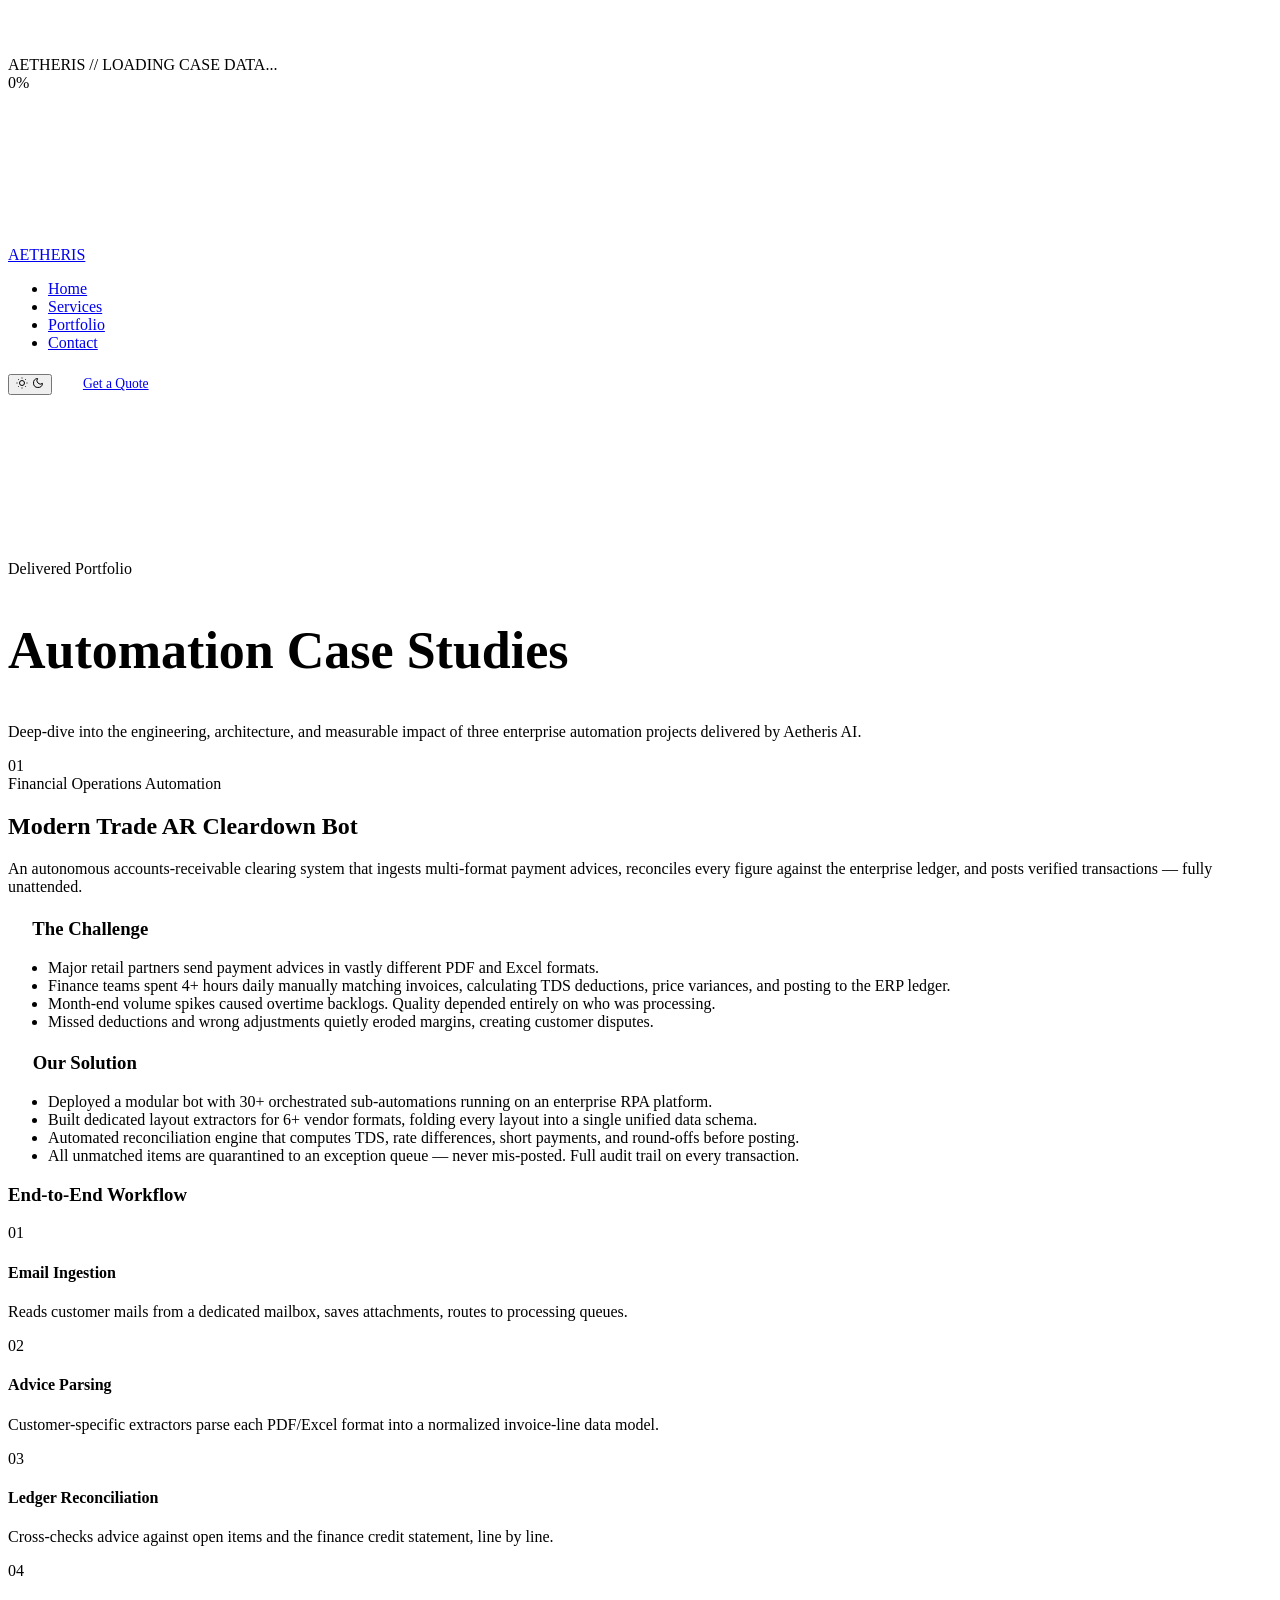
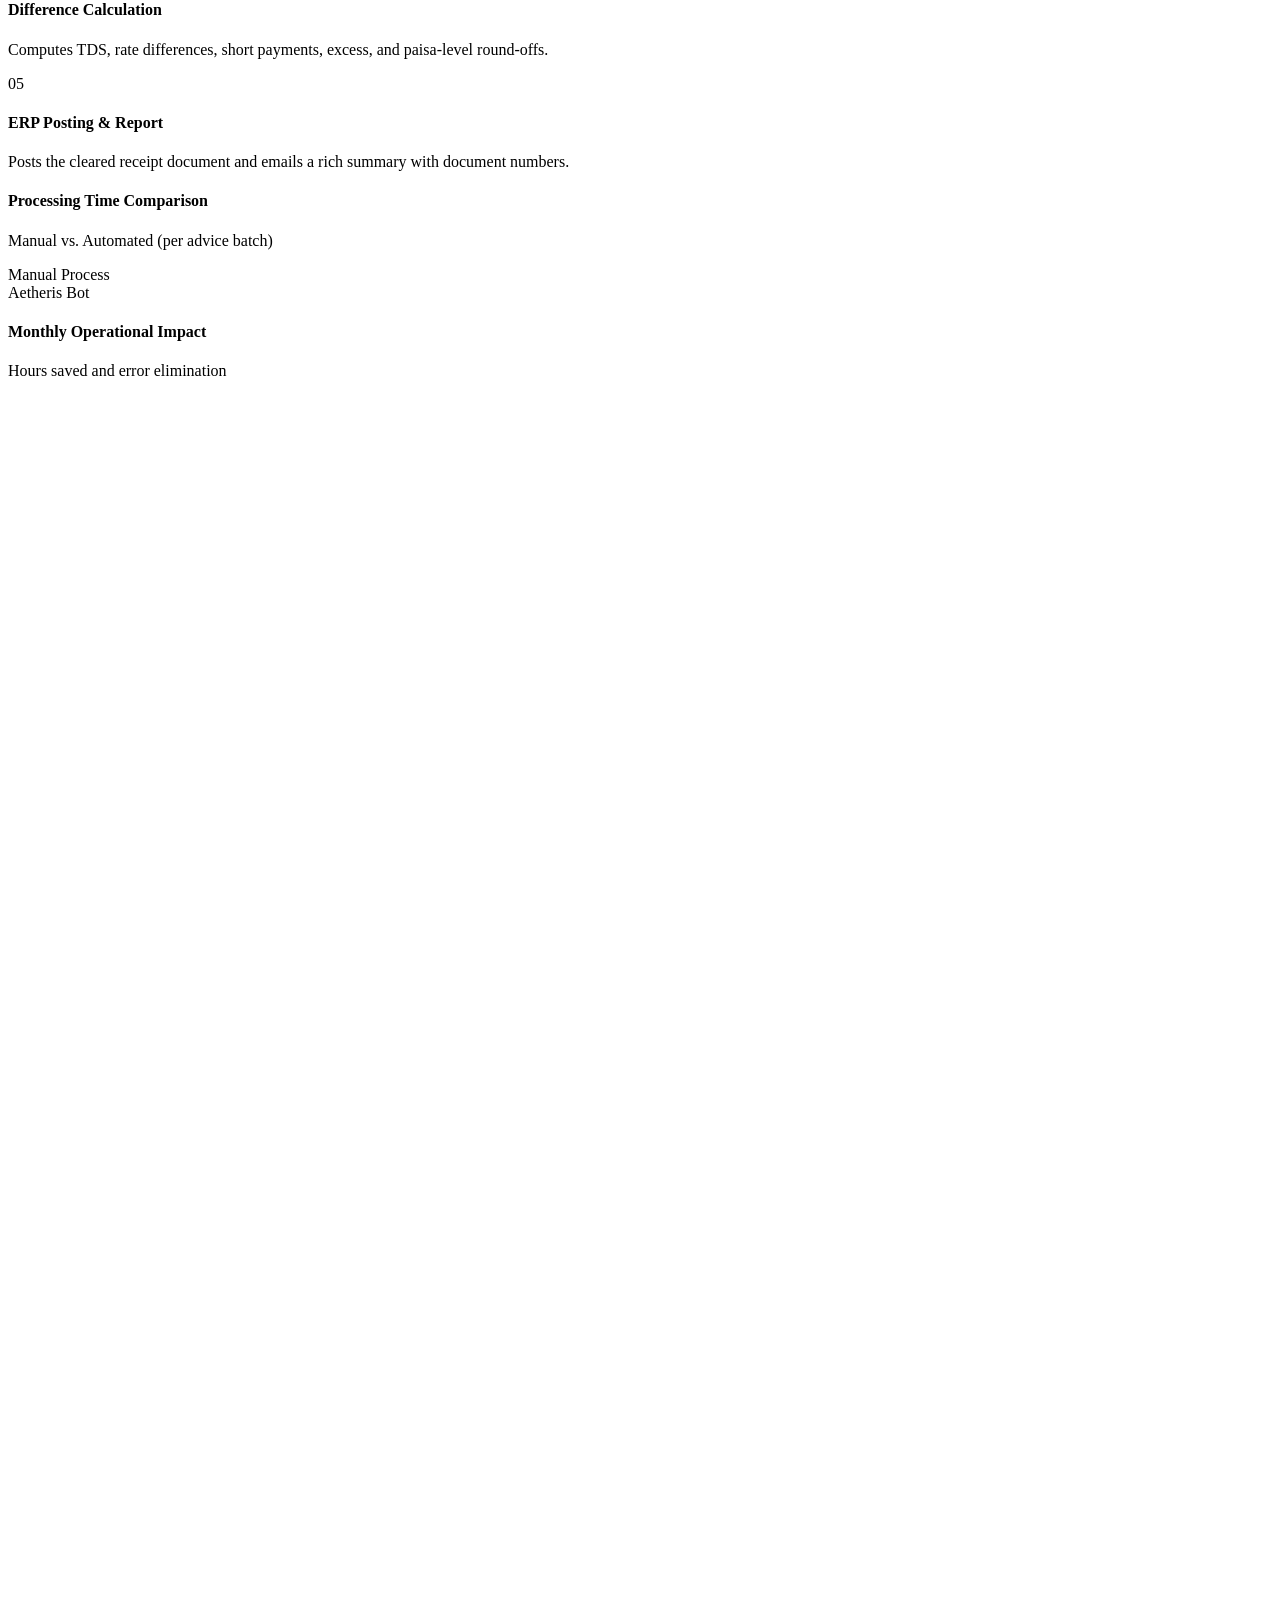
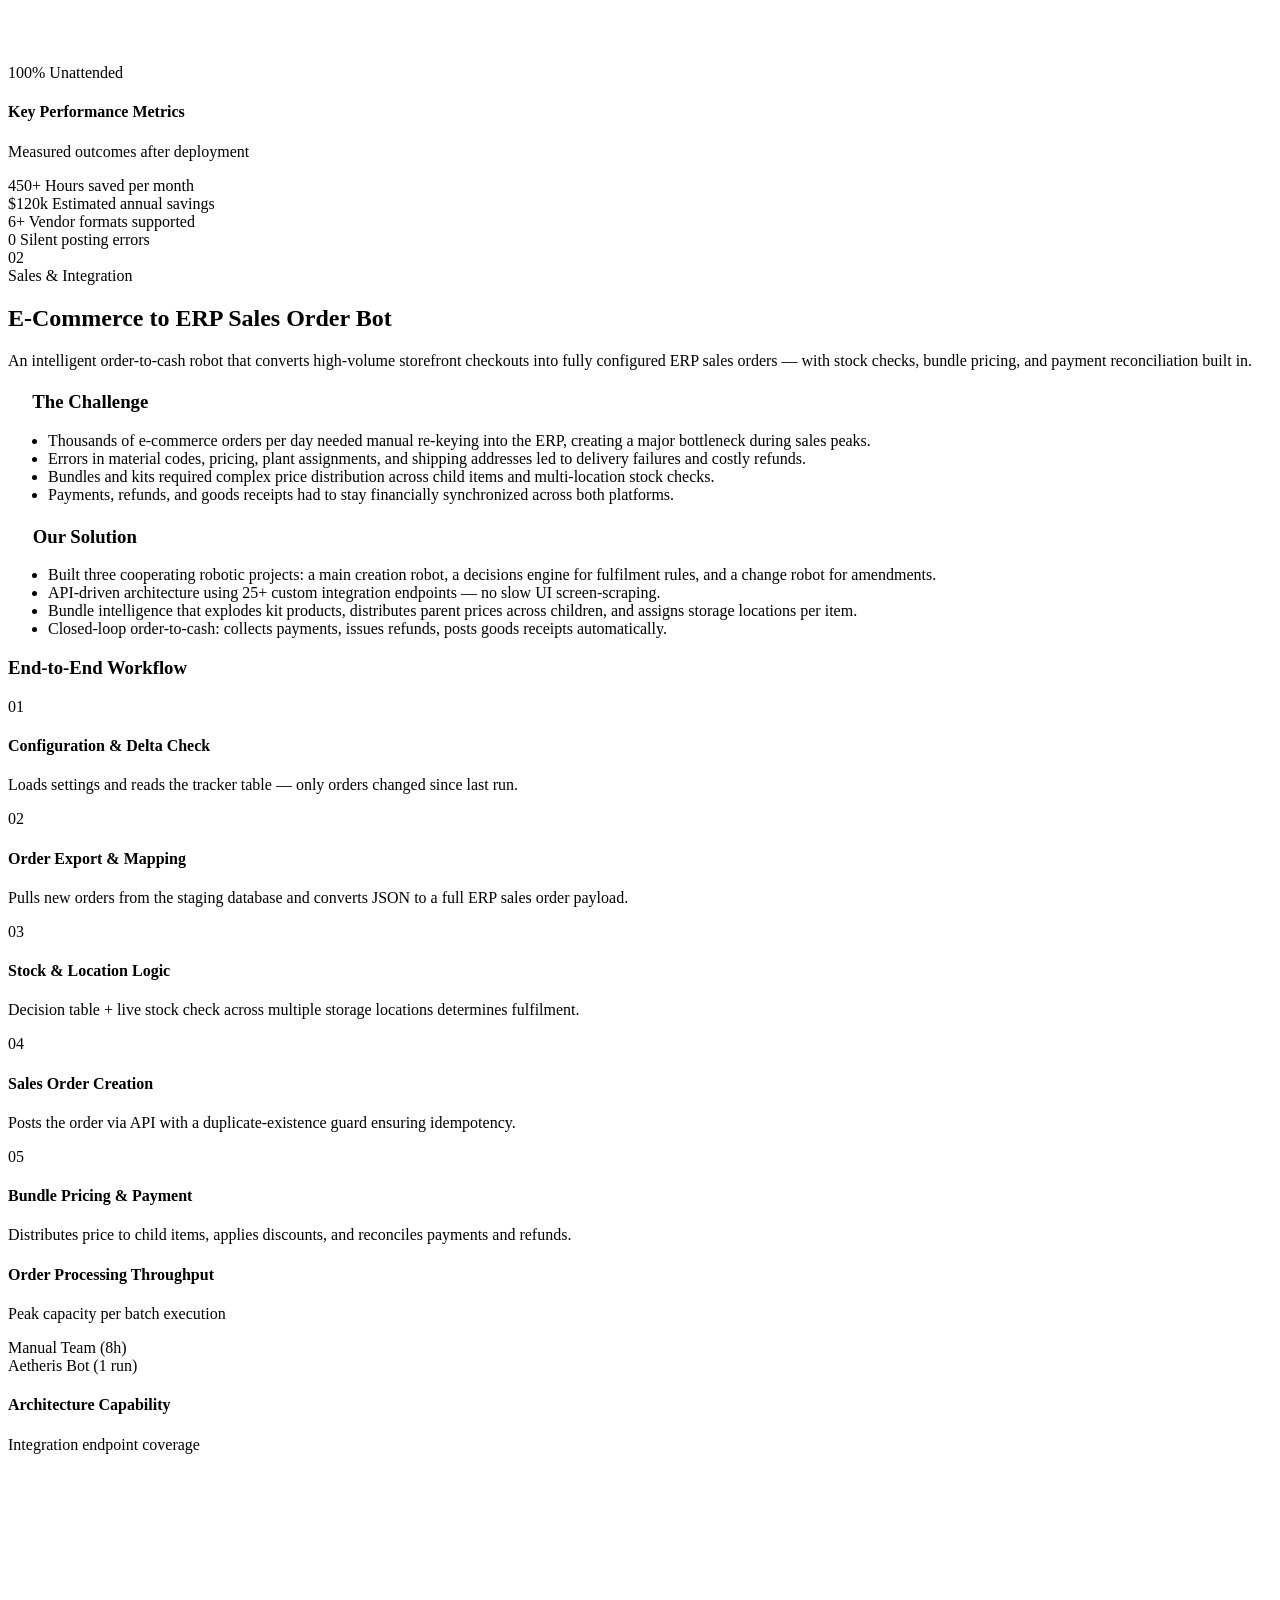
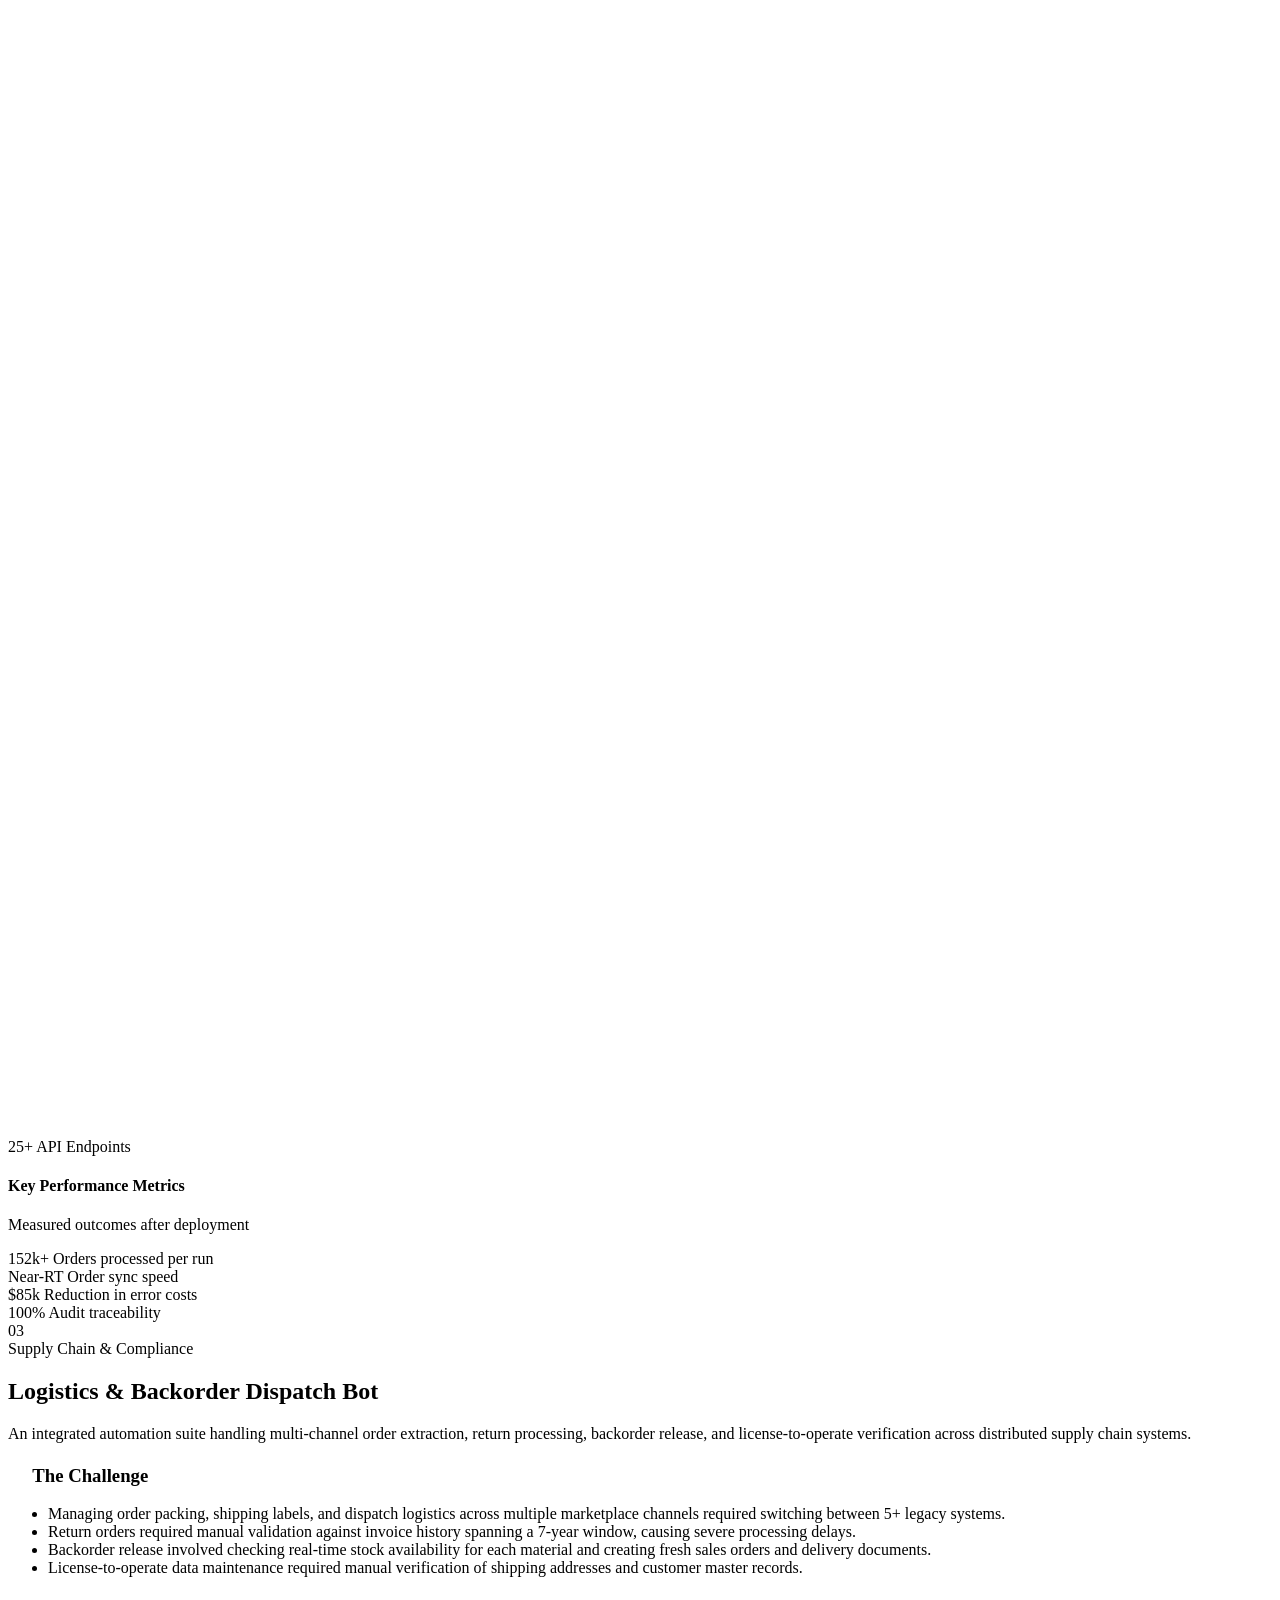
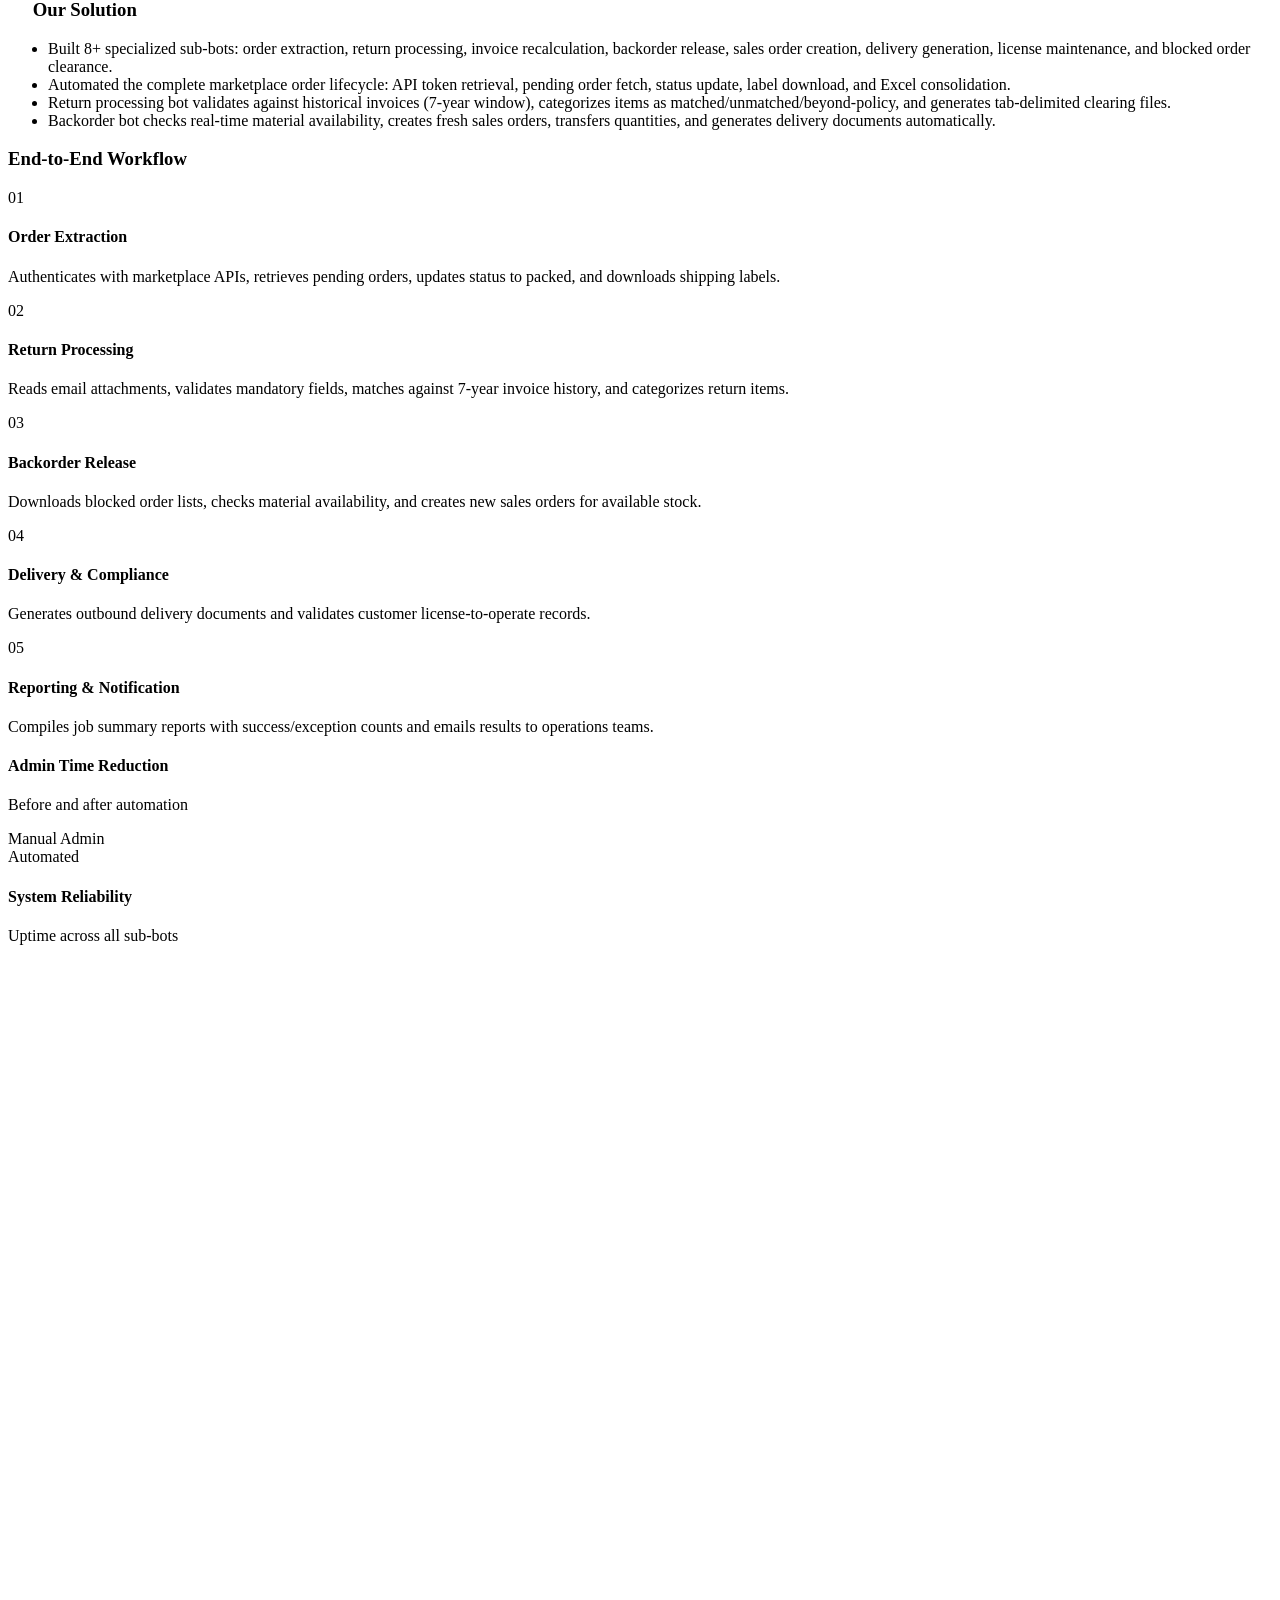
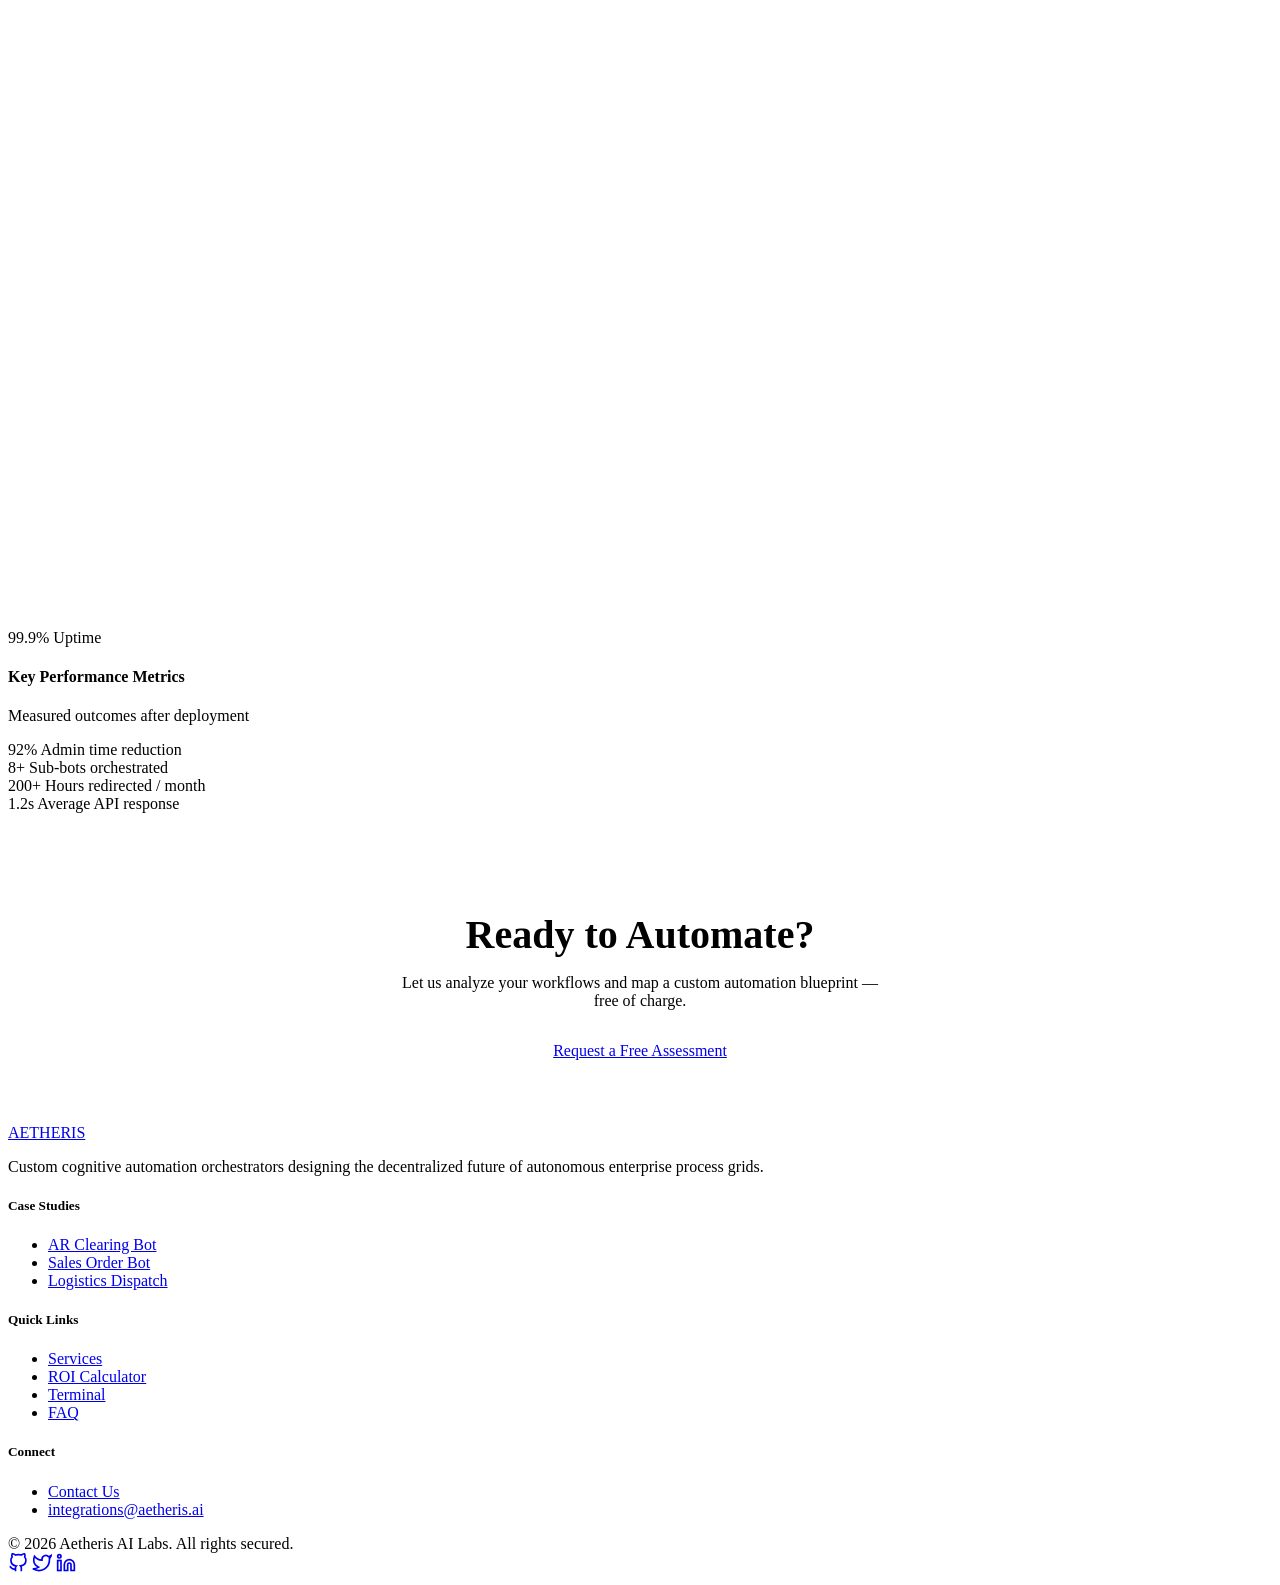
==== usecases.html @ 6487bf50 "Add files via upload" ====
<!DOCTYPE html>
<html lang="en">
<head>
  <meta charset="UTF-8">
  <meta name="viewport" content="width=device-width, initial-scale=1.0">
  <meta name="description" content="Aetheris AI - Detailed Automation Case Studies. Explore in-depth workflows, performance graphs, and ROI metrics from our delivered enterprise automation projects.">
  <title>Aetheris AI | Case Studies & Project Details</title>
  <link rel="stylesheet" href="style.css">
</head>
<body>

  <!-- Preloader -->
  <div id="preloader">
    <div class="preloader-content">
      <div class="preloader-logo">
        <div class="logo-icon" style="width:48px;height:48px;">
          <div class="logo-ring"></div>
          <div class="logo-core"></div>
        </div>
      </div>
      <div class="preloader-text">AETHERIS // LOADING CASE DATA...</div>
      <div class="preloader-bar-track">
        <div class="preloader-bar-fill"></div>
      </div>
      <div class="preloader-percent">0%</div>
    </div>
  </div>

  <!-- Background Effects -->
  <div class="ambient-container">
    <div class="ambient-glow-1"></div>
    <div class="ambient-glow-2"></div>
    <div class="ambient-glow-3"></div>
  </div>
  <canvas id="particle-canvas"></canvas>
  <div class="grid-overlay"></div>
  <div class="mouse-glow"></div>

  <!-- Header Navigation -->
  <header>
    <div class="nav-container">
      <a href="index.html" class="logo">
        <div class="logo-icon">
          <div class="logo-ring"></div>
          <div class="logo-core"></div>
        </div>
        <span>AETHERIS</span>
      </a>
      
      <ul class="nav-links" id="nav-links">
        <li><a href="index.html">Home</a></li>
        <li><a href="index.html#services">Services</a></li>
        <li><a href="index.html#portfolio">Portfolio</a></li>
        <li><a href="index.html#contact">Contact</a></li>
      </ul>

      <div style="display: flex; align-items: center; gap: 0.75rem;">
        <button class="theme-toggle" id="theme-toggle" aria-label="Switch to light mode">
          <div class="theme-toggle-circle"></div>
          <svg class="theme-icon icon-sun" width="12" height="12" viewBox="0 0 24 24" fill="none" stroke="currentColor" stroke-width="2"><circle cx="12" cy="12" r="5"></circle><line x1="12" y1="1" x2="12" y2="3"></line><line x1="12" y1="21" x2="12" y2="23"></line><line x1="4.22" y1="4.22" x2="5.64" y2="5.64"></line><line x1="18.36" y1="18.36" x2="19.78" y2="19.78"></line><line x1="1" y1="12" x2="3" y2="12"></line><line x1="21" y1="12" x2="23" y2="12"></line><line x1="4.22" y1="19.78" x2="5.64" y2="18.36"></line><line x1="18.36" y1="5.64" x2="19.78" y2="4.22"></line></svg>
          <svg class="theme-icon icon-moon" width="12" height="12" viewBox="0 0 24 24" fill="none" stroke="currentColor" stroke-width="2"><path d="M21 12.79A9 9 0 1 1 11.21 3 7 7 0 0 0 21 12.79z"></path></svg>
        </button>
        <a href="index.html#contact" class="btn btn-primary" style="padding:0.5rem 1.2rem;font-size:0.85rem;">Get a Quote</a>
        <div class="menu-toggle" id="menu-toggle">
          <span></span><span></span><span></span>
        </div>
      </div>
    </div>
  </header>

  <!-- Page Hero Banner -->
  <section class="section-padding container" style="padding-top: 10rem;">
    <div class="section-header reveal">
      <span class="section-subtitle">Delivered Portfolio</span>
      <h1 class="section-title" style="font-size: 3.25rem;">Automation Case Studies</h1>
      <p class="section-desc">Deep-dive into the engineering, architecture, and measurable impact of three enterprise automation projects delivered by Aetheris AI.</p>
    </div>
  </section>

  <!-- ============================================================
       CASE STUDY 1: ACCOUNTS RECEIVABLE CLEARING BOT
       ============================================================ -->
  <section class="section-padding container" id="case-ar">
    <div class="case-study-full reveal">
      <div class="case-study-hero-banner glass-panel">
        <div class="case-study-number">01</div>
        <div class="case-study-hero-content">
          <span class="case-tag">Financial Operations Automation</span>
          <h2>Modern Trade AR Cleardown Bot</h2>
          <p>An autonomous accounts-receivable clearing system that ingests multi-format payment advices, reconciles every figure against the enterprise ledger, and posts verified transactions — fully unattended.</p>
        </div>
      </div>

      <!-- Challenge / Solution Grid -->
      <div class="case-detail-grid">
        <div class="case-detail-card glass-panel reveal">
          <h3>
            <svg width="20" height="20" viewBox="0 0 24 24" fill="none" stroke="var(--color-accent)" stroke-width="2"><circle cx="12" cy="12" r="10"></circle><line x1="12" y1="8" x2="12" y2="12"></line><line x1="12" y1="16" x2="12.01" y2="16"></line></svg>
            The Challenge
          </h3>
          <ul>
            <li>Major retail partners send payment advices in vastly different PDF and Excel formats.</li>
            <li>Finance teams spent 4+ hours daily manually matching invoices, calculating TDS deductions, price variances, and posting to the ERP ledger.</li>
            <li>Month-end volume spikes caused overtime backlogs. Quality depended entirely on who was processing.</li>
            <li>Missed deductions and wrong adjustments quietly eroded margins, creating customer disputes.</li>
          </ul>
        </div>
        <div class="case-detail-card glass-panel reveal" style="transition-delay: 0.1s;">
          <h3>
            <svg width="20" height="20" viewBox="0 0 24 24" fill="none" stroke="var(--color-success)" stroke-width="2"><path d="M22 11.08V12a10 10 0 1 1-5.93-9.14"></path><polyline points="22 4 12 14.01 9 11.01"></polyline></svg>
            Our Solution
          </h3>
          <ul>
            <li>Deployed a modular bot with 30+ orchestrated sub-automations running on an enterprise RPA platform.</li>
            <li>Built dedicated layout extractors for 6+ vendor formats, folding every layout into a single unified data schema.</li>
            <li>Automated reconciliation engine that computes TDS, rate differences, short payments, and round-offs before posting.</li>
            <li>All unmatched items are quarantined to an exception queue — never mis-posted. Full audit trail on every transaction.</li>
          </ul>
        </div>
      </div>

      <!-- Workflow Steps -->
      <div class="workflow-steps reveal">
        <h3 class="workflow-title">End-to-End Workflow</h3>
        <div class="workflow-timeline">
          <div class="workflow-step">
            <div class="step-num">01</div>
            <div class="step-content">
              <h4>Email Ingestion</h4>
              <p>Reads customer mails from a dedicated mailbox, saves attachments, routes to processing queues.</p>
            </div>
          </div>
          <div class="workflow-step">
            <div class="step-num">02</div>
            <div class="step-content">
              <h4>Advice Parsing</h4>
              <p>Customer-specific extractors parse each PDF/Excel format into a normalized invoice-line data model.</p>
            </div>
          </div>
          <div class="workflow-step">
            <div class="step-num">03</div>
            <div class="step-content">
              <h4>Ledger Reconciliation</h4>
              <p>Cross-checks advice against open items and the finance credit statement, line by line.</p>
            </div>
          </div>
          <div class="workflow-step">
            <div class="step-num">04</div>
            <div class="step-content">
              <h4>Difference Calculation</h4>
              <p>Computes TDS, rate differences, short payments, excess, and paisa-level round-offs.</p>
            </div>
          </div>
          <div class="workflow-step">
            <div class="step-num">05</div>
            <div class="step-content">
              <h4>ERP Posting & Report</h4>
              <p>Posts the cleared receipt document and emails a rich summary with document numbers.</p>
            </div>
          </div>
        </div>
      </div>

      <!-- SVG Animated Charts -->
      <div class="case-charts-grid reveal">
        <div class="chart-card glass-panel">
          <h4>Processing Time Comparison</h4>
          <p class="chart-subtitle">Manual vs. Automated (per advice batch)</p>
          <div class="bar-chart-container">
            <div class="bar-group">
              <div class="bar-label">Manual Process</div>
              <div class="bar-track">
                <div class="bar-fill bar-manual" style="--bar-width: 92%;" data-value="4.2 hrs"></div>
              </div>
            </div>
            <div class="bar-group">
              <div class="bar-label">Aetheris Bot</div>
              <div class="bar-track">
                <div class="bar-fill bar-automated" style="--bar-width: 6%;" data-value="3 min"></div>
              </div>
            </div>
          </div>
        </div>

        <div class="chart-card glass-panel" style="transition-delay: 0.1s;">
          <h4>Monthly Operational Impact</h4>
          <p class="chart-subtitle">Hours saved and error elimination</p>
          <div class="donut-chart-container">
            <svg class="donut-chart" viewBox="0 0 160 160">
              <circle cx="80" cy="80" r="60" fill="none" stroke="rgba(255,255,255,0.05)" stroke-width="16"></circle>
              <circle class="donut-fill" cx="80" cy="80" r="60" fill="none" stroke="var(--color-primary)" stroke-width="16" stroke-dasharray="377" stroke-dashoffset="377" stroke-linecap="round" transform="rotate(-90 80 80)"></circle>
            </svg>
            <div class="donut-center-text">
              <span class="donut-value">100%</span>
              <span class="donut-label">Unattended</span>
            </div>
          </div>
        </div>

        <div class="chart-card glass-panel" style="transition-delay: 0.2s;">
          <h4>Key Performance Metrics</h4>
          <p class="chart-subtitle">Measured outcomes after deployment</p>
          <div class="kpi-list">
            <div class="kpi-item">
              <span class="kpi-value stat-glow-purple">450+</span>
              <span class="kpi-label">Hours saved per month</span>
            </div>
            <div class="kpi-item">
              <span class="kpi-value stat-glow-cyan">$120k</span>
              <span class="kpi-label">Estimated annual savings</span>
            </div>
            <div class="kpi-item">
              <span class="kpi-value" style="color:var(--color-success);">6+</span>
              <span class="kpi-label">Vendor formats supported</span>
            </div>
            <div class="kpi-item">
              <span class="kpi-value" style="color:var(--color-accent);">0</span>
              <span class="kpi-label">Silent posting errors</span>
            </div>
          </div>
        </div>
      </div>
    </div>
  </section>

  <div class="container"><hr style="border:none;border-top:1px solid var(--color-border);margin:0;"></div>

  <!-- ============================================================
       CASE STUDY 2: E-COMMERCE ERP INTEGRATION
       ============================================================ -->
  <section class="section-padding container" id="case-sales">
    <div class="case-study-full reveal">
      <div class="case-study-hero-banner glass-panel">
        <div class="case-study-number">02</div>
        <div class="case-study-hero-content">
          <span class="case-tag">Sales & Integration</span>
          <h2>E-Commerce to ERP Sales Order Bot</h2>
          <p>An intelligent order-to-cash robot that converts high-volume storefront checkouts into fully configured ERP sales orders — with stock checks, bundle pricing, and payment reconciliation built in.</p>
        </div>
      </div>

      <div class="case-detail-grid">
        <div class="case-detail-card glass-panel reveal">
          <h3>
            <svg width="20" height="20" viewBox="0 0 24 24" fill="none" stroke="var(--color-accent)" stroke-width="2"><circle cx="12" cy="12" r="10"></circle><line x1="12" y1="8" x2="12" y2="12"></line><line x1="12" y1="16" x2="12.01" y2="16"></line></svg>
            The Challenge
          </h3>
          <ul>
            <li>Thousands of e-commerce orders per day needed manual re-keying into the ERP, creating a major bottleneck during sales peaks.</li>
            <li>Errors in material codes, pricing, plant assignments, and shipping addresses led to delivery failures and costly refunds.</li>
            <li>Bundles and kits required complex price distribution across child items and multi-location stock checks.</li>
            <li>Payments, refunds, and goods receipts had to stay financially synchronized across both platforms.</li>
          </ul>
        </div>
        <div class="case-detail-card glass-panel reveal" style="transition-delay: 0.1s;">
          <h3>
            <svg width="20" height="20" viewBox="0 0 24 24" fill="none" stroke="var(--color-success)" stroke-width="2"><path d="M22 11.08V12a10 10 0 1 1-5.93-9.14"></path><polyline points="22 4 12 14.01 9 11.01"></polyline></svg>
            Our Solution
          </h3>
          <ul>
            <li>Built three cooperating robotic projects: a main creation robot, a decisions engine for fulfilment rules, and a change robot for amendments.</li>
            <li>API-driven architecture using 25+ custom integration endpoints — no slow UI screen-scraping.</li>
            <li>Bundle intelligence that explodes kit products, distributes parent prices across children, and assigns storage locations per item.</li>
            <li>Closed-loop order-to-cash: collects payments, issues refunds, posts goods receipts automatically.</li>
          </ul>
        </div>
      </div>

      <div class="workflow-steps reveal">
        <h3 class="workflow-title">End-to-End Workflow</h3>
        <div class="workflow-timeline">
          <div class="workflow-step">
            <div class="step-num">01</div>
            <div class="step-content"><h4>Configuration & Delta Check</h4><p>Loads settings and reads the tracker table — only orders changed since last run.</p></div>
          </div>
          <div class="workflow-step">
            <div class="step-num">02</div>
            <div class="step-content"><h4>Order Export & Mapping</h4><p>Pulls new orders from the staging database and converts JSON to a full ERP sales order payload.</p></div>
          </div>
          <div class="workflow-step">
            <div class="step-num">03</div>
            <div class="step-content"><h4>Stock & Location Logic</h4><p>Decision table + live stock check across multiple storage locations determines fulfilment.</p></div>
          </div>
          <div class="workflow-step">
            <div class="step-num">04</div>
            <div class="step-content"><h4>Sales Order Creation</h4><p>Posts the order via API with a duplicate-existence guard ensuring idempotency.</p></div>
          </div>
          <div class="workflow-step">
            <div class="step-num">05</div>
            <div class="step-content"><h4>Bundle Pricing & Payment</h4><p>Distributes price to child items, applies discounts, and reconciles payments and refunds.</p></div>
          </div>
        </div>
      </div>

      <div class="case-charts-grid reveal">
        <div class="chart-card glass-panel">
          <h4>Order Processing Throughput</h4>
          <p class="chart-subtitle">Peak capacity per batch execution</p>
          <div class="bar-chart-container">
            <div class="bar-group">
              <div class="bar-label">Manual Team (8h)</div>
              <div class="bar-track">
                <div class="bar-fill bar-manual" style="--bar-width: 12%;" data-value="~200 orders"></div>
              </div>
            </div>
            <div class="bar-group">
              <div class="bar-label">Aetheris Bot (1 run)</div>
              <div class="bar-track">
                <div class="bar-fill bar-automated" style="--bar-width: 95%;" data-value="152k+ orders"></div>
              </div>
            </div>
          </div>
        </div>

        <div class="chart-card glass-panel" style="transition-delay: 0.1s;">
          <h4>Architecture Capability</h4>
          <p class="chart-subtitle">Integration endpoint coverage</p>
          <div class="donut-chart-container">
            <svg class="donut-chart" viewBox="0 0 160 160">
              <circle cx="80" cy="80" r="60" fill="none" stroke="rgba(255,255,255,0.05)" stroke-width="16"></circle>
              <circle class="donut-fill" cx="80" cy="80" r="60" fill="none" stroke="var(--color-secondary)" stroke-width="16" stroke-dasharray="377" stroke-dashoffset="377" stroke-linecap="round" transform="rotate(-90 80 80)"></circle>
            </svg>
            <div class="donut-center-text">
              <span class="donut-value">25+</span>
              <span class="donut-label">API Endpoints</span>
            </div>
          </div>
        </div>

        <div class="chart-card glass-panel" style="transition-delay: 0.2s;">
          <h4>Key Performance Metrics</h4>
          <p class="chart-subtitle">Measured outcomes after deployment</p>
          <div class="kpi-list">
            <div class="kpi-item">
              <span class="kpi-value stat-glow-purple">152k+</span>
              <span class="kpi-label">Orders processed per run</span>
            </div>
            <div class="kpi-item">
              <span class="kpi-value stat-glow-cyan">Near-RT</span>
              <span class="kpi-label">Order sync speed</span>
            </div>
            <div class="kpi-item">
              <span class="kpi-value" style="color:var(--color-success);">$85k</span>
              <span class="kpi-label">Reduction in error costs</span>
            </div>
            <div class="kpi-item">
              <span class="kpi-value" style="color:var(--color-accent);">100%</span>
              <span class="kpi-label">Audit traceability</span>
            </div>
          </div>
        </div>
      </div>
    </div>
  </section>

  <div class="container"><hr style="border:none;border-top:1px solid var(--color-border);margin:0;"></div>

  <!-- ============================================================
       CASE STUDY 3: LOGISTICS & BACKORDER DISPATCH
       ============================================================ -->
  <section class="section-padding container" id="case-logistics">
    <div class="case-study-full reveal">
      <div class="case-study-hero-banner glass-panel">
        <div class="case-study-number">03</div>
        <div class="case-study-hero-content">
          <span class="case-tag">Supply Chain & Compliance</span>
          <h2>Logistics & Backorder Dispatch Bot</h2>
          <p>An integrated automation suite handling multi-channel order extraction, return processing, backorder release, and license-to-operate verification across distributed supply chain systems.</p>
        </div>
      </div>

      <div class="case-detail-grid">
        <div class="case-detail-card glass-panel reveal">
          <h3>
            <svg width="20" height="20" viewBox="0 0 24 24" fill="none" stroke="var(--color-accent)" stroke-width="2"><circle cx="12" cy="12" r="10"></circle><line x1="12" y1="8" x2="12" y2="12"></line><line x1="12" y1="16" x2="12.01" y2="16"></line></svg>
            The Challenge
          </h3>
          <ul>
            <li>Managing order packing, shipping labels, and dispatch logistics across multiple marketplace channels required switching between 5+ legacy systems.</li>
            <li>Return orders required manual validation against invoice history spanning a 7-year window, causing severe processing delays.</li>
            <li>Backorder release involved checking real-time stock availability for each material and creating fresh sales orders and delivery documents.</li>
            <li>License-to-operate data maintenance required manual verification of shipping addresses and customer master records.</li>
          </ul>
        </div>
        <div class="case-detail-card glass-panel reveal" style="transition-delay: 0.1s;">
          <h3>
            <svg width="20" height="20" viewBox="0 0 24 24" fill="none" stroke="var(--color-success)" stroke-width="2"><path d="M22 11.08V12a10 10 0 1 1-5.93-9.14"></path><polyline points="22 4 12 14.01 9 11.01"></polyline></svg>
            Our Solution
          </h3>
          <ul>
            <li>Built 8+ specialized sub-bots: order extraction, return processing, invoice recalculation, backorder release, sales order creation, delivery generation, license maintenance, and blocked order clearance.</li>
            <li>Automated the complete marketplace order lifecycle: API token retrieval, pending order fetch, status update, label download, and Excel consolidation.</li>
            <li>Return processing bot validates against historical invoices (7-year window), categorizes items as matched/unmatched/beyond-policy, and generates tab-delimited clearing files.</li>
            <li>Backorder bot checks real-time material availability, creates fresh sales orders, transfers quantities, and generates delivery documents automatically.</li>
          </ul>
        </div>
      </div>

      <div class="workflow-steps reveal">
        <h3 class="workflow-title">End-to-End Workflow</h3>
        <div class="workflow-timeline">
          <div class="workflow-step">
            <div class="step-num">01</div>
            <div class="step-content"><h4>Order Extraction</h4><p>Authenticates with marketplace APIs, retrieves pending orders, updates status to packed, and downloads shipping labels.</p></div>
          </div>
          <div class="workflow-step">
            <div class="step-num">02</div>
            <div class="step-content"><h4>Return Processing</h4><p>Reads email attachments, validates mandatory fields, matches against 7-year invoice history, and categorizes return items.</p></div>
          </div>
          <div class="workflow-step">
            <div class="step-num">03</div>
            <div class="step-content"><h4>Backorder Release</h4><p>Downloads blocked order lists, checks material availability, and creates new sales orders for available stock.</p></div>
          </div>
          <div class="workflow-step">
            <div class="step-num">04</div>
            <div class="step-content"><h4>Delivery & Compliance</h4><p>Generates outbound delivery documents and validates customer license-to-operate records.</p></div>
          </div>
          <div class="workflow-step">
            <div class="step-num">05</div>
            <div class="step-content"><h4>Reporting & Notification</h4><p>Compiles job summary reports with success/exception counts and emails results to operations teams.</p></div>
          </div>
        </div>
      </div>

      <div class="case-charts-grid reveal">
        <div class="chart-card glass-panel">
          <h4>Admin Time Reduction</h4>
          <p class="chart-subtitle">Before and after automation</p>
          <div class="bar-chart-container">
            <div class="bar-group">
              <div class="bar-label">Manual Admin</div>
              <div class="bar-track">
                <div class="bar-fill bar-manual" style="--bar-width: 88%;" data-value="200+ hrs/mo"></div>
              </div>
            </div>
            <div class="bar-group">
              <div class="bar-label">Automated</div>
              <div class="bar-track">
                <div class="bar-fill bar-automated" style="--bar-width: 8%;" data-value="~16 hrs/mo"></div>
              </div>
            </div>
          </div>
        </div>

        <div class="chart-card glass-panel" style="transition-delay: 0.1s;">
          <h4>System Reliability</h4>
          <p class="chart-subtitle">Uptime across all sub-bots</p>
          <div class="donut-chart-container">
            <svg class="donut-chart" viewBox="0 0 160 160">
              <circle cx="80" cy="80" r="60" fill="none" stroke="rgba(255,255,255,0.05)" stroke-width="16"></circle>
              <circle class="donut-fill" cx="80" cy="80" r="60" fill="none" stroke="var(--color-success)" stroke-width="16" stroke-dasharray="377" stroke-dashoffset="377" stroke-linecap="round" transform="rotate(-90 80 80)"></circle>
            </svg>
            <div class="donut-center-text">
              <span class="donut-value">99.9%</span>
              <span class="donut-label">Uptime</span>
            </div>
          </div>
        </div>

        <div class="chart-card glass-panel" style="transition-delay: 0.2s;">
          <h4>Key Performance Metrics</h4>
          <p class="chart-subtitle">Measured outcomes after deployment</p>
          <div class="kpi-list">
            <div class="kpi-item">
              <span class="kpi-value stat-glow-purple">92%</span>
              <span class="kpi-label">Admin time reduction</span>
            </div>
            <div class="kpi-item">
              <span class="kpi-value stat-glow-cyan">8+</span>
              <span class="kpi-label">Sub-bots orchestrated</span>
            </div>
            <div class="kpi-item">
              <span class="kpi-value" style="color:var(--color-success);">200+</span>
              <span class="kpi-label">Hours redirected / month</span>
            </div>
            <div class="kpi-item">
              <span class="kpi-value" style="color:var(--color-accent);">1.2s</span>
              <span class="kpi-label">Average API response</span>
            </div>
          </div>
        </div>
      </div>
    </div>
  </section>

  <!-- CTA Banner -->
  <section class="section-padding container" style="text-align:center;">
    <div class="glass-panel reveal" style="padding:4rem 2rem;max-width:800px;margin:0 auto;position:relative;overflow:hidden;">
      <div style="position:absolute;top:50%;left:50%;transform:translate(-50%,-50%);width:350px;height:350px;background:radial-gradient(var(--color-primary) 0%, transparent 65%);opacity:0.06;filter:blur(50px);pointer-events:none;"></div>
      <h2 style="font-size:2.5rem;margin-bottom:1rem;">Ready to Automate?</h2>
      <p style="color:var(--color-text-sub);max-width:500px;margin:0 auto 2rem auto;">Let us analyze your workflows and map a custom automation blueprint — free of charge.</p>
      <a href="index.html#contact" class="btn btn-primary">Request a Free Assessment</a>
    </div>
  </section>

  <!-- Footer -->
  <footer>
    <div class="container footer-grid">
      <div class="footer-brand">
        <a href="index.html" class="logo">
          <div class="logo-icon"><div class="logo-ring"></div><div class="logo-core"></div></div>
          <span>AETHERIS</span>
        </a>
        <p>Custom cognitive automation orchestrators designing the decentralized future of autonomous enterprise process grids.</p>
      </div>
      <div class="footer-col">
        <h5>Case Studies</h5>
        <ul>
          <li><a href="#case-ar">AR Clearing Bot</a></li>
          <li><a href="#case-sales">Sales Order Bot</a></li>
          <li><a href="#case-logistics">Logistics Dispatch</a></li>
        </ul>
      </div>
      <div class="footer-col">
        <h5>Quick Links</h5>
        <ul>
          <li><a href="index.html#services">Services</a></li>
          <li><a href="index.html#roi">ROI Calculator</a></li>
          <li><a href="index.html#console">Terminal</a></li>
          <li><a href="index.html#faq">FAQ</a></li>
        </ul>
      </div>
      <div class="footer-col">
        <h5>Connect</h5>
        <ul>
          <li><a href="index.html#contact">Contact Us</a></li>
          <li><a href="#">integrations@aetheris.ai</a></li>
        </ul>
      </div>
    </div>
    <div class="container footer-bottom">
      <span>&copy; 2026 Aetheris AI Labs. All rights secured.</span>
      <div class="footer-socials">
        <a href="#" aria-label="Github"><svg width="20" height="20" viewBox="0 0 24 24" fill="none" stroke="currentColor" stroke-width="2"><path d="M9 19c-5 1.5-5-2.5-7-3m14 6v-3.87a3.37 3.37 0 0 0-.94-2.61c3.14-.35 6.44-1.54 6.44-7A5.44 5.44 0 0 0 20 4.77 5.07 5.07 0 0 0 19.91 1S18.73.65 16 2.48a13.38 13.38 0 0 0-7 0C6.27.65 5.09 1 5.09 1A5.07 5.07 0 0 0 5 4.77a5.44 5.44 0 0 0-1.5 3.78c0 5.42 3.3 6.61 6.44 7A3.37 3.37 0 0 0 9 18.13V22"></path></svg></a>
        <a href="#" aria-label="Twitter"><svg width="20" height="20" viewBox="0 0 24 24" fill="none" stroke="currentColor" stroke-width="2"><path d="M23 3a10.9 10.9 0 0 1-3.14 1.53 4.48 4.48 0 0 0-7.86 3v1A10.66 10.66 0 0 1 3 4s-4 9 5 13a11.64 11.64 0 0 1-7 2c9 5 20 0 20-11.5a4.5 4.5 0 0 0-.08-.83A7.72 7.72 0 0 0 23 3z"></path></svg></a>
        <a href="#" aria-label="LinkedIn"><svg width="20" height="20" viewBox="0 0 24 24" fill="none" stroke="currentColor" stroke-width="2"><path d="M16 8a6 6 0 0 1 6 6v7h-4v-7a2 2 0 0 0-2-2 2 2 0 0 0-2 2v7h-4v-7a6 6 0 0 1 6-6z"></path><rect x="2" y="9" width="4" height="12"></rect><circle cx="4" cy="4" r="2"></circle></svg></a>
      </div>
    </div>
  </footer>

  <script src="js/particles.js"></script>
  <script src="js/swarm.js"></script>
  <script src="js/roi.js"></script>
  <script src="js/terminal.js"></script>
  <script src="js/ui.js"></script>
  <script src="app.js"></script>
</body>
</html>
---- style.css ----
@import url('https://fonts.googleapis.com/css2?family=Plus+Jakarta+Sans:wght@300;400;500;600;700&family=Space+Grotesk:wght@400;500;600;700&family=JetBrains+Mono:wght@400;500&display=swap');
@import url('css/theme.css');
@import url('css/base.css');
@import url('css/animations.css');
@import url('css/components.css');
@import url('css/sections.css');
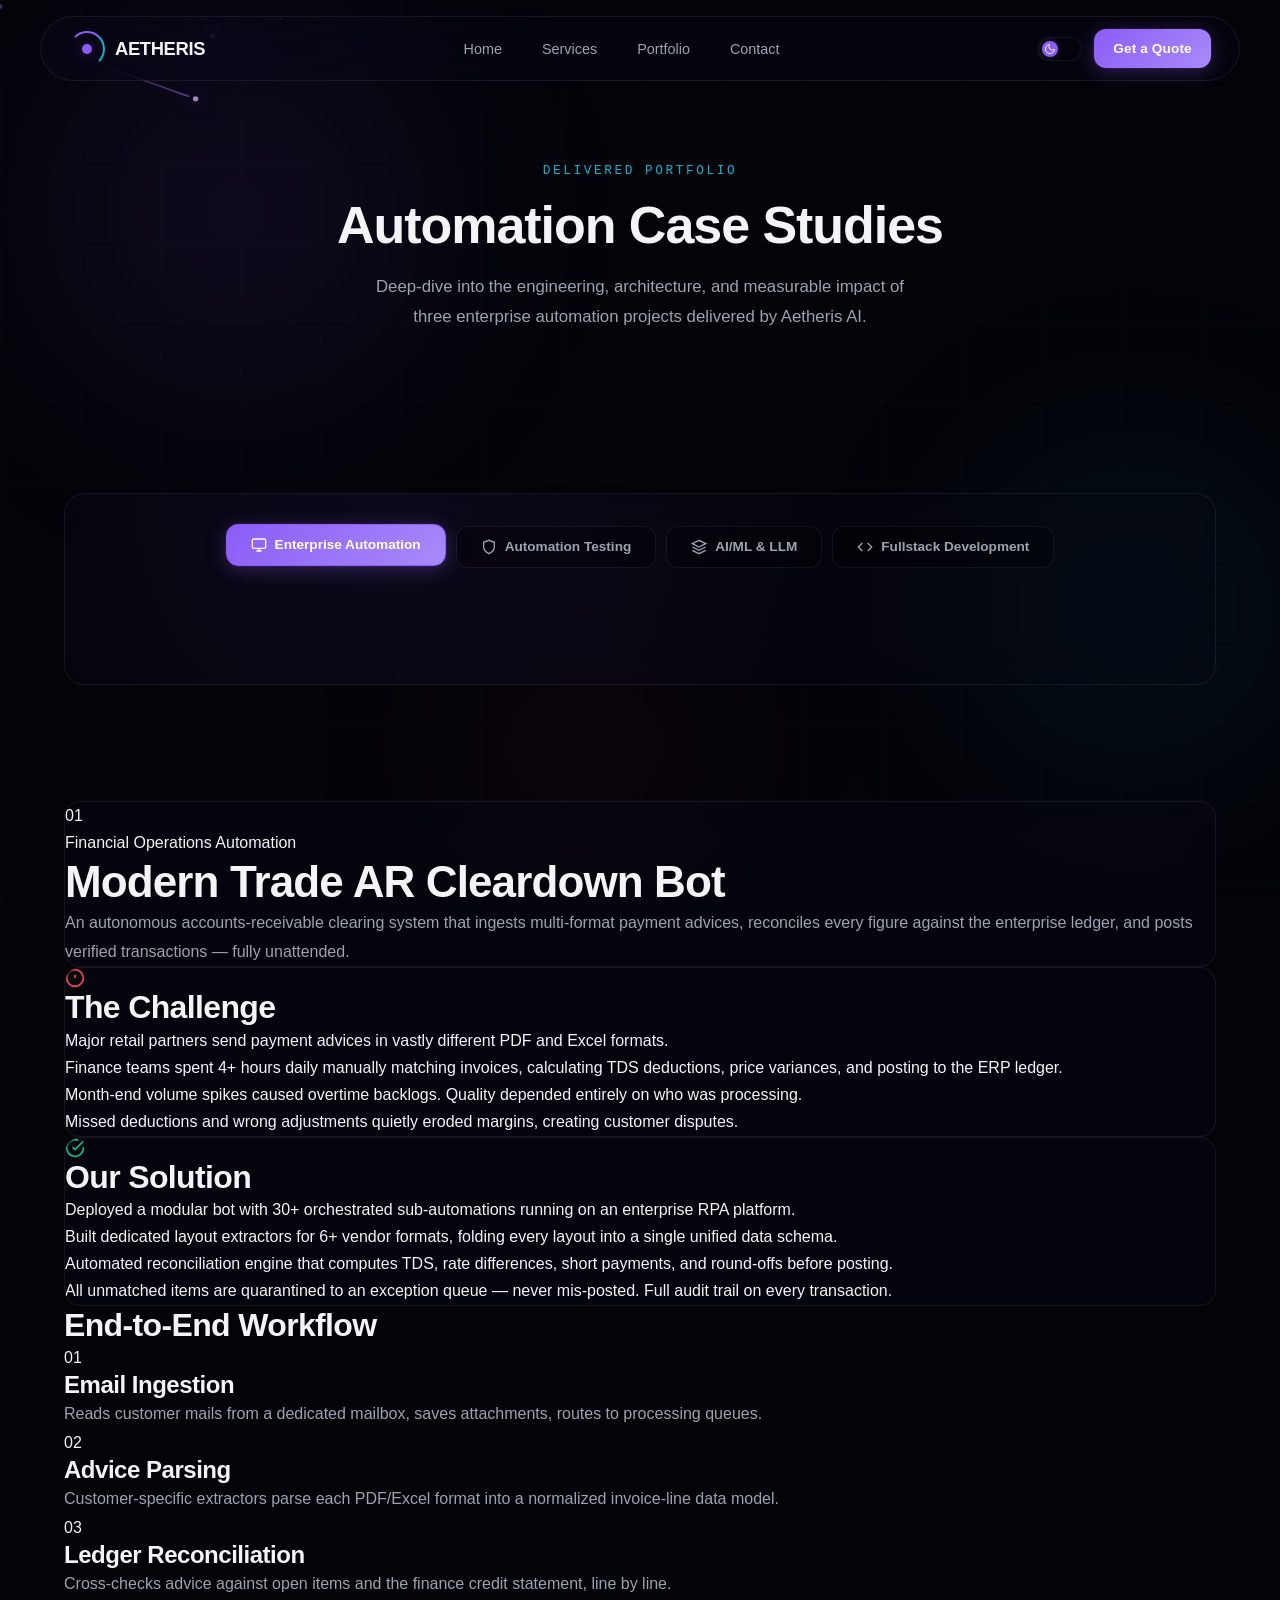
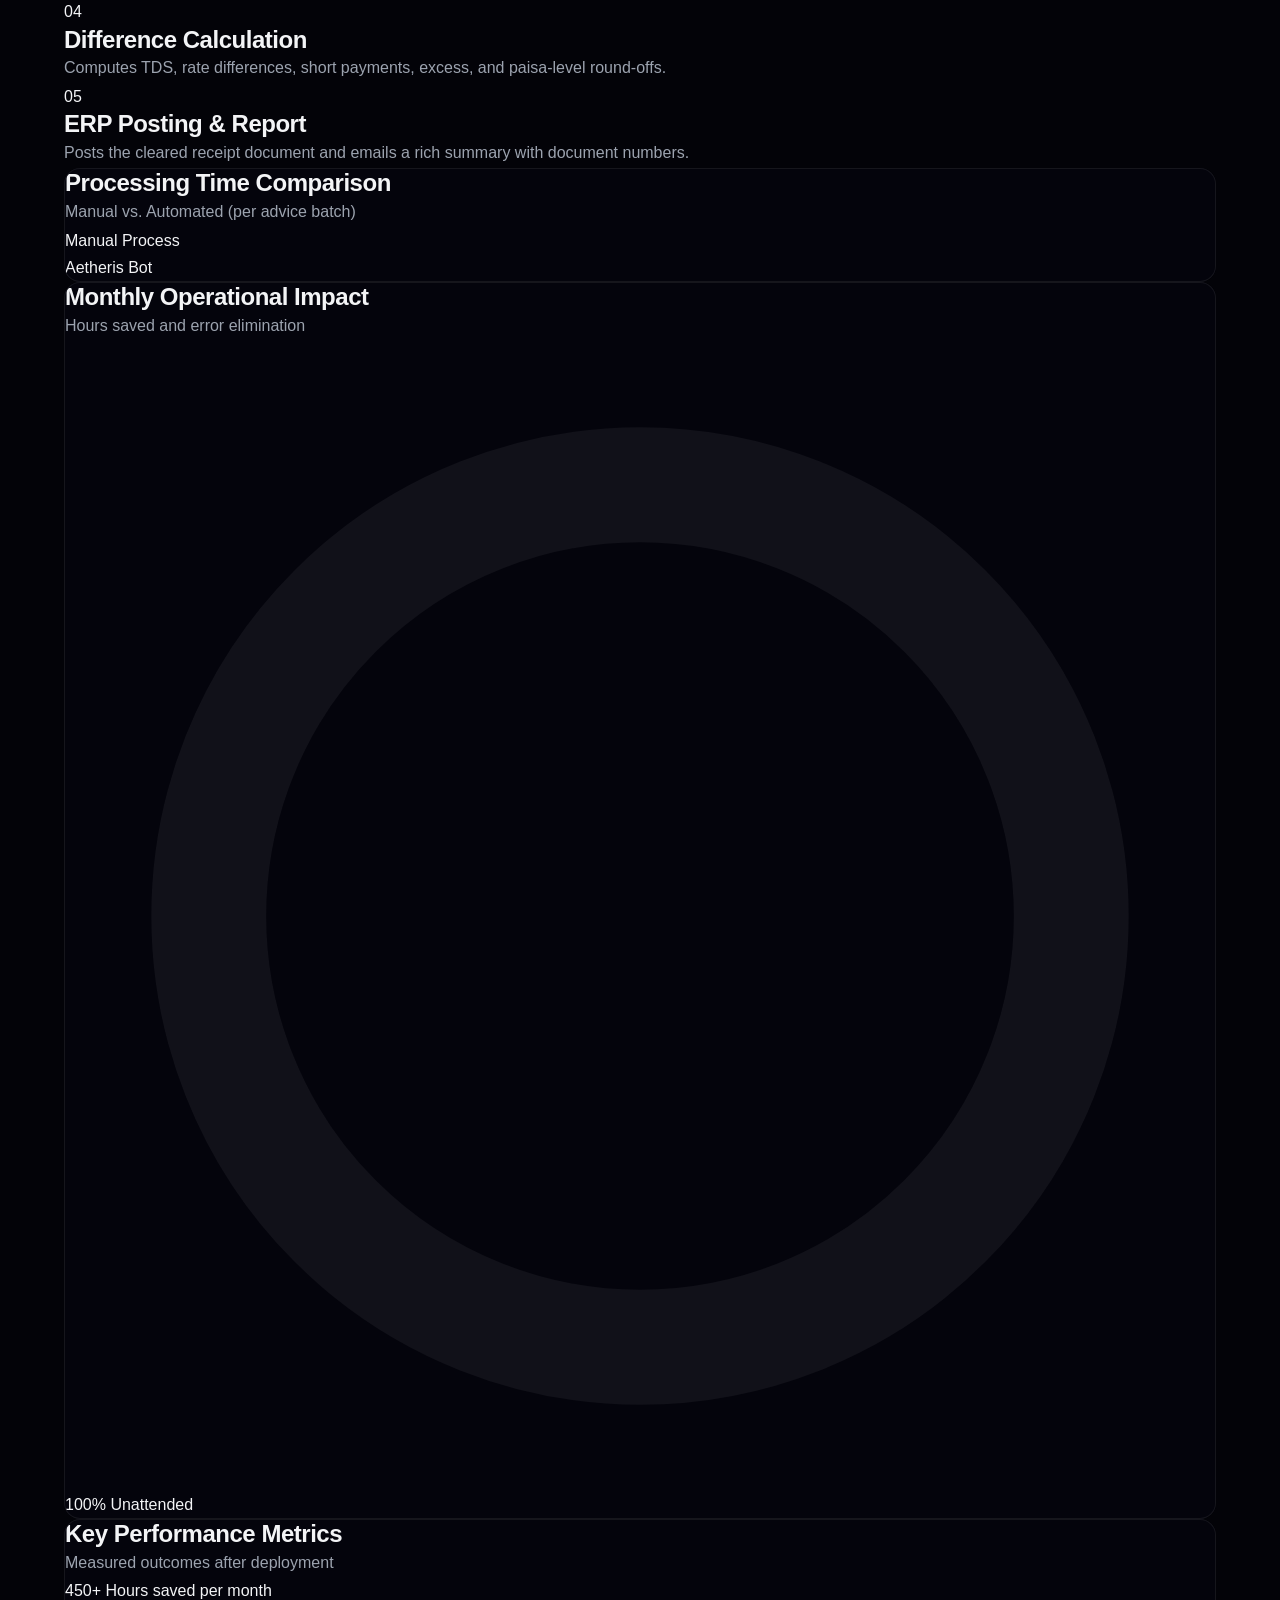
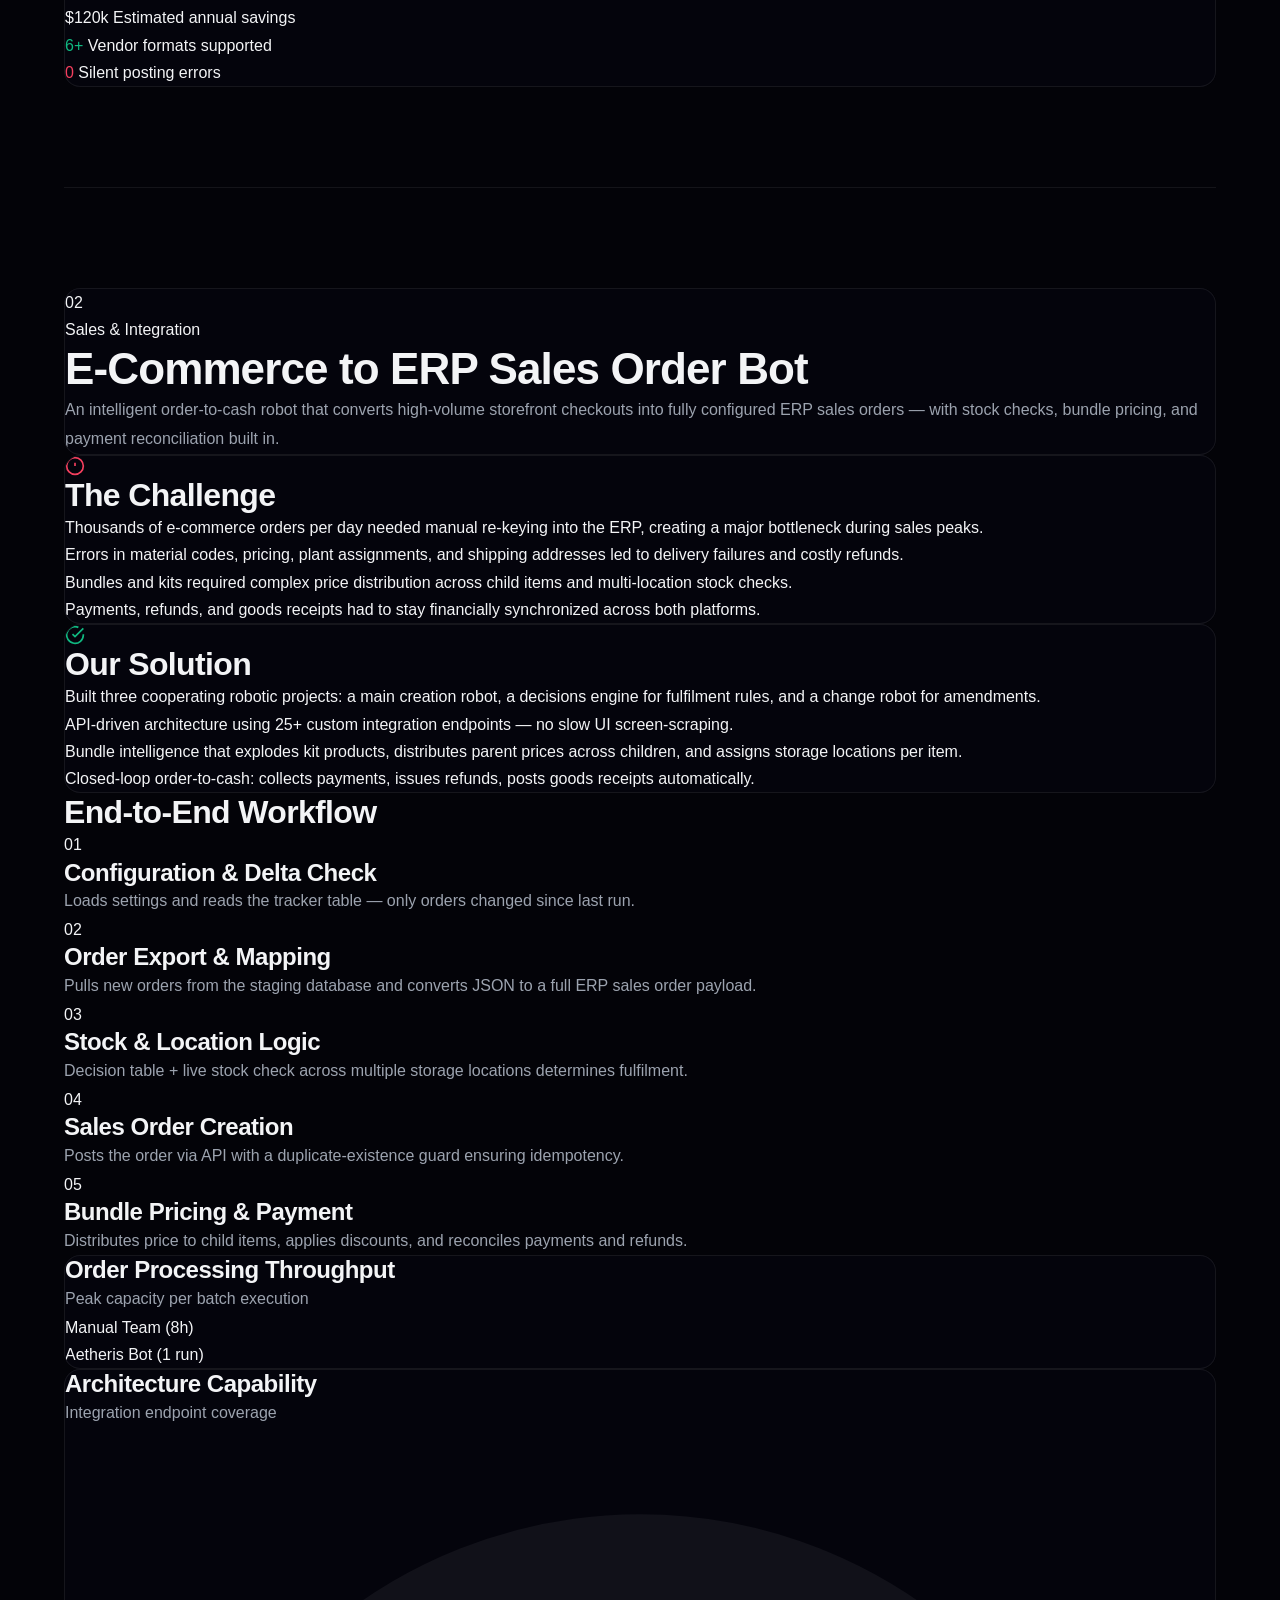
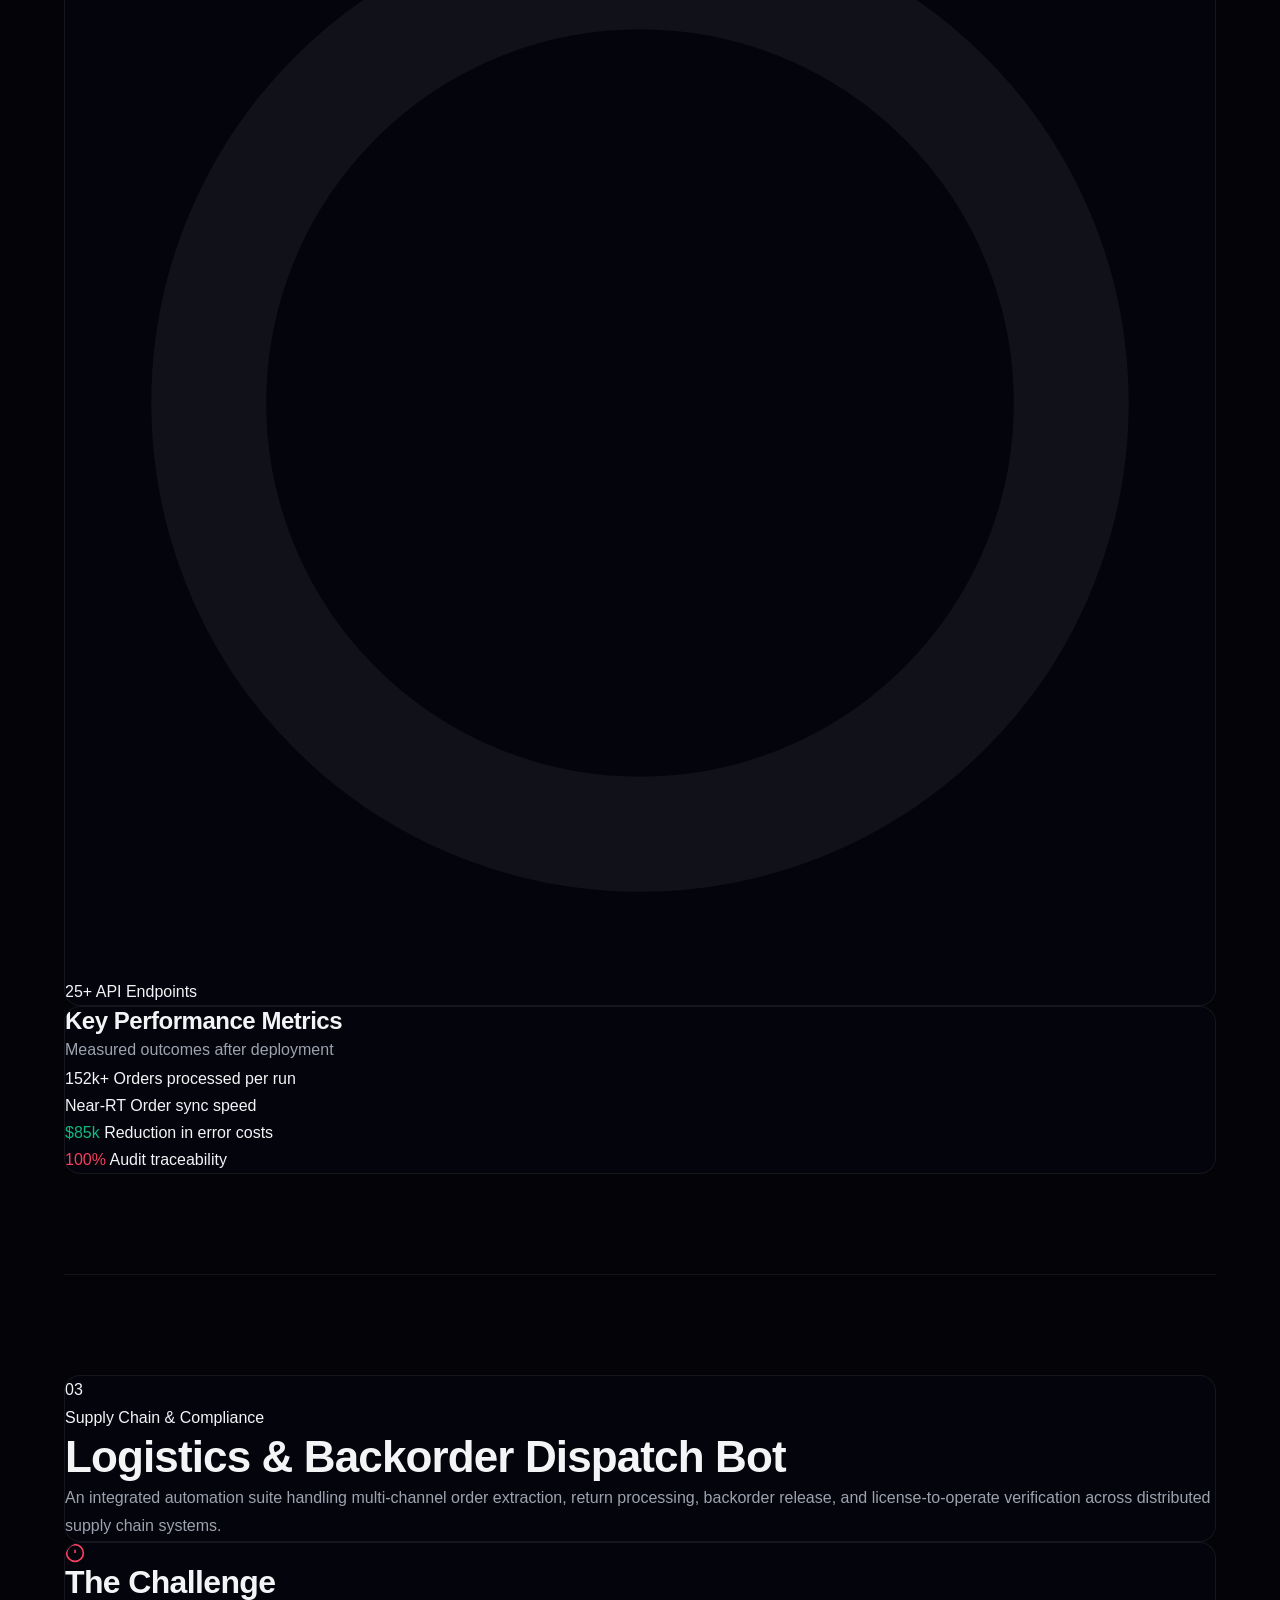
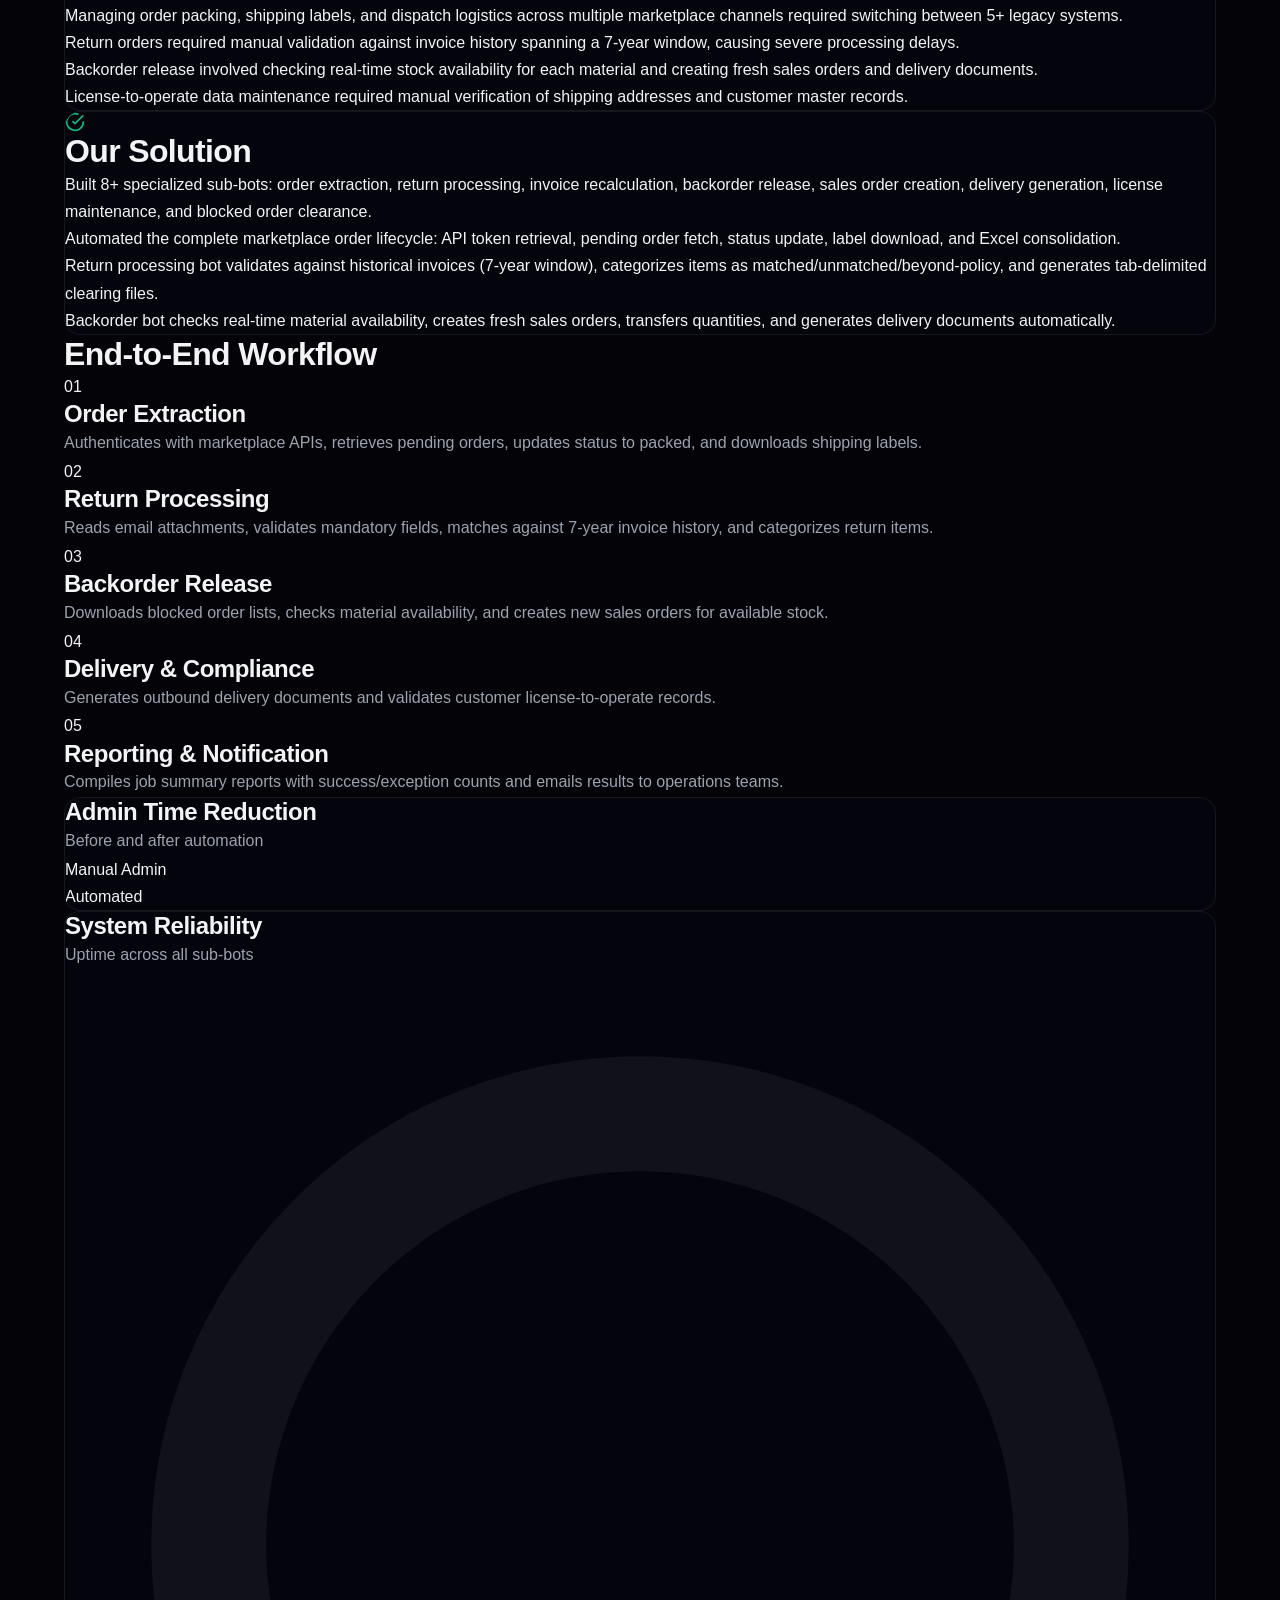
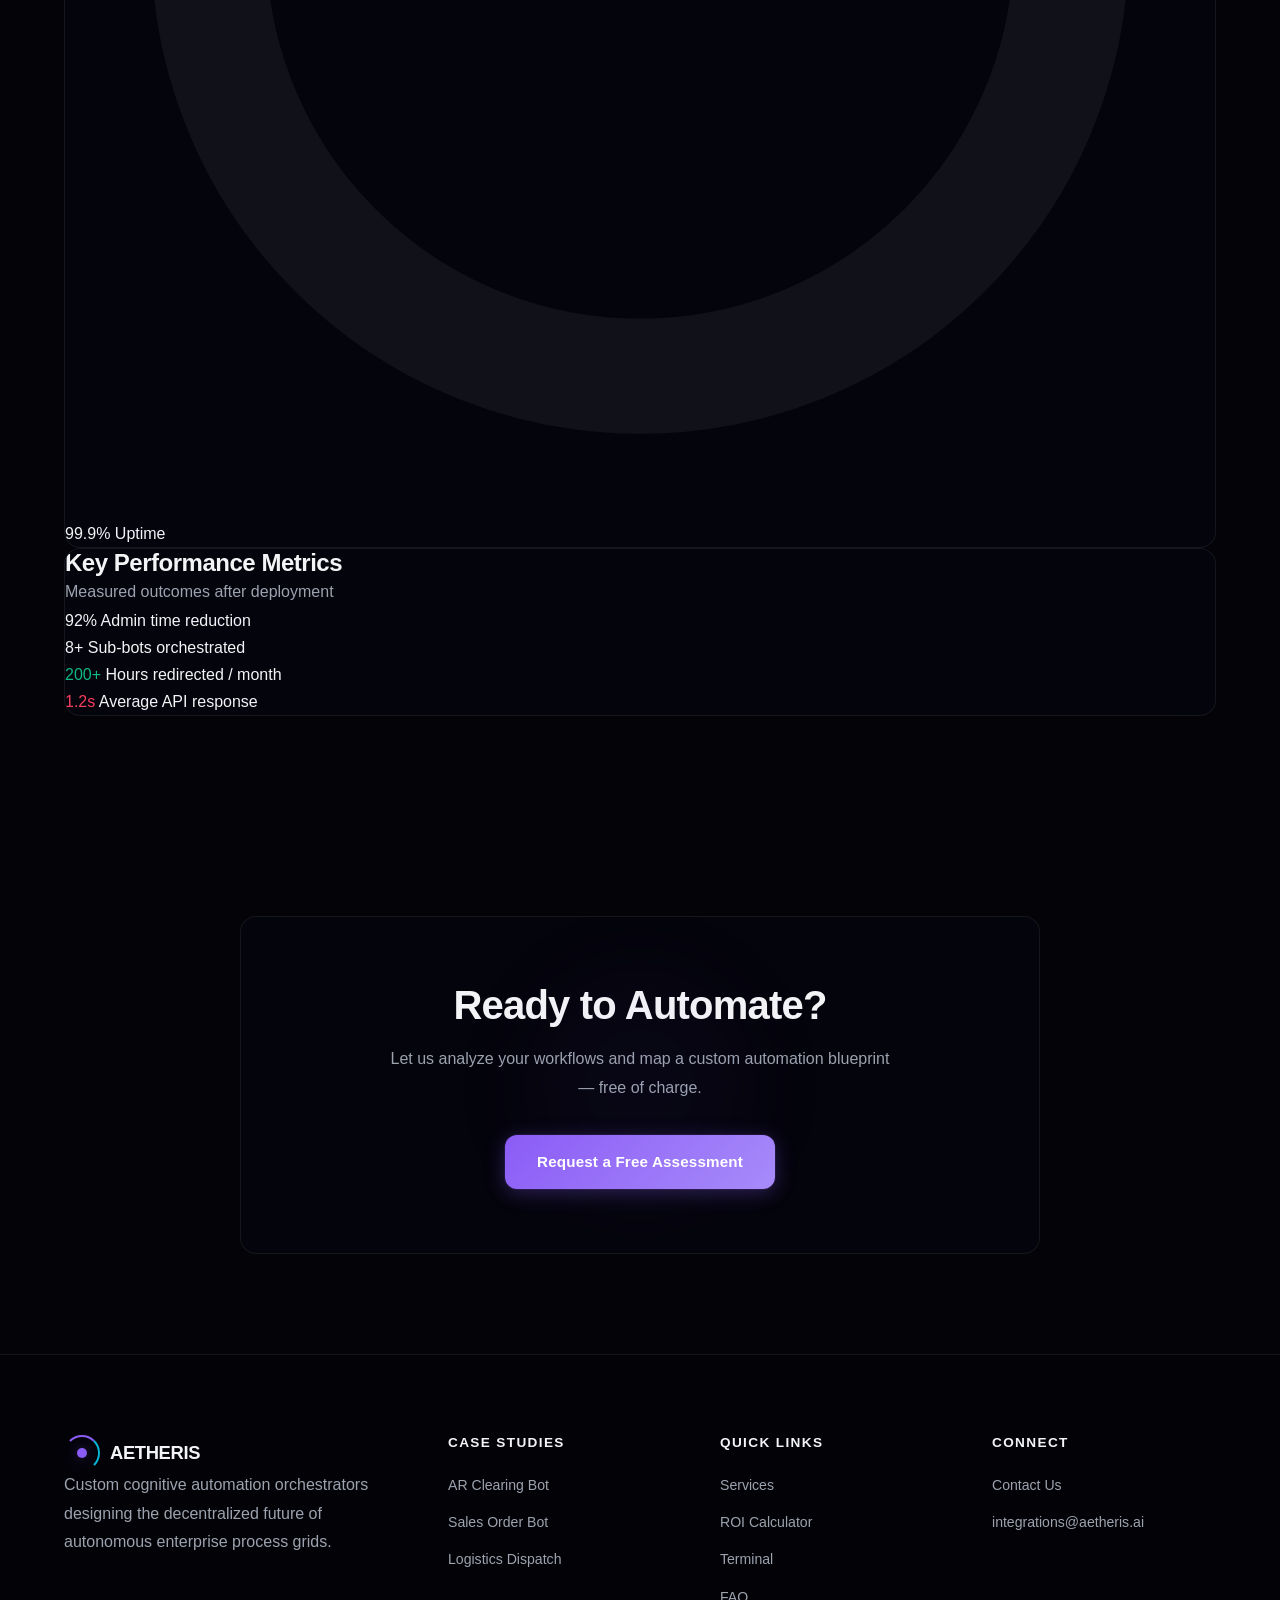
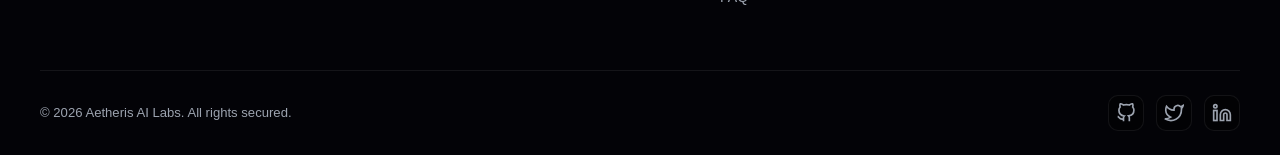
==== commit 00e498f6: "added the usecase category under index file" ====
--- a/usecases.html
+++ b/usecases.html
@@ -74,6 +74,91 @@
       <span class="section-subtitle">Delivered Portfolio</span>
       <h1 class="section-title" style="font-size: 3.25rem;">Automation Case Studies</h1>
       <p class="section-desc">Deep-dive into the engineering, architecture, and measurable impact of three enterprise automation projects delivered by Aetheris AI.</p>
+    </div>
+  </section>
+
+  <!-- ============================================================
+       CATEGORY NAVIGATION
+       ============================================================ -->
+  <section class="container" style="padding-bottom: 1rem;">
+    <div class="category-nav reveal">
+      <!-- Category Buttons -->
+      <div class="category-tabs">
+        <button class="category-tab active" data-category="enterprise">
+          <svg width="16" height="16" viewBox="0 0 24 24" fill="none" stroke="currentColor" stroke-width="2"><rect x="2" y="3" width="20" height="14" rx="2" ry="2"></rect><line x1="8" y1="21" x2="16" y2="21"></line><line x1="12" y1="17" x2="12" y2="21"></line></svg>
+          Enterprise Automation
+        </button>
+        <button class="category-tab" data-category="testing">
+          <svg width="16" height="16" viewBox="0 0 24 24" fill="none" stroke="currentColor" stroke-width="2"><path d="M12 22s8-4 8-10V5l-8-3-8 3v7c0 6 8 10 8 10z"></path></svg>
+          Automation Testing
+        </button>
+        <button class="category-tab" data-category="aiml">
+          <svg width="16" height="16" viewBox="0 0 24 24" fill="none" stroke="currentColor" stroke-width="2"><path d="M12 2L2 7l10 5 10-5-10-5z"></path><path d="M2 17l10 5 10-5"></path><path d="M2 12l10 5 10-5"></path></svg>
+          AI/ML & LLM
+        </button>
+        <button class="category-tab" data-category="fullstack">
+          <svg width="16" height="16" viewBox="0 0 24 24" fill="none" stroke="currentColor" stroke-width="2"><polyline points="16 18 22 12 16 6"></polyline><polyline points="8 6 2 12 8 18"></polyline></svg>
+          Fullstack Development
+        </button>
+      </div>
+
+      <!-- Sub-Project Buttons (for non-enterprise categories) -->
+      <div class="subproject-buttons">
+        <!-- Automation Testing Projects (Cloud Firewall) -->
+        <button class="subproject-btn hidden" data-category="testing" data-target="">
+          <span class="subproject-icon">01</span>
+          <span class="subproject-text">
+            <span class="subproject-name">WebUI Automation</span>
+            <span class="subproject-tag">Cloud Firewall Testing</span>
+          </span>
+        </button>
+        <button class="subproject-btn hidden" data-category="testing" data-target="">
+          <span class="subproject-icon">02</span>
+          <span class="subproject-text">
+            <span class="subproject-name">API Automation</span>
+            <span class="subproject-tag">Cloud Firewall Testing</span>
+          </span>
+        </button>
+        <button class="subproject-btn hidden" data-category="testing" data-target="">
+          <span class="subproject-icon">03</span>
+          <span class="subproject-text">
+            <span class="subproject-name">End to End Automation</span>
+            <span class="subproject-tag">Cloud Firewall Testing</span>
+          </span>
+        </button>
+
+        <!-- AI/ML & LLM Projects -->
+        <button class="subproject-btn hidden" data-category="aiml" data-target="">
+          <span class="subproject-icon">01</span>
+          <span class="subproject-text">
+            <span class="subproject-name">Chatbot</span>
+            <span class="subproject-tag">Conversational AI</span>
+          </span>
+        </button>
+        <button class="subproject-btn hidden" data-category="aiml" data-target="">
+          <span class="subproject-icon">02</span>
+          <span class="subproject-text">
+            <span class="subproject-name">ML Models</span>
+            <span class="subproject-tag">Machine Learning</span>
+          </span>
+        </button>
+
+        <!-- Fullstack Development Projects -->
+        <button class="subproject-btn hidden" data-category="fullstack" data-target="">
+          <span class="subproject-icon">01</span>
+          <span class="subproject-text">
+            <span class="subproject-name">Ecommerce Website</span>
+            <span class="subproject-tag">Full Stack Build</span>
+          </span>
+        </button>
+        <button class="subproject-btn hidden" data-category="fullstack" data-target="">
+          <span class="subproject-icon">02</span>
+          <span class="subproject-text">
+            <span class="subproject-name">Clone Website</span>
+            <span class="subproject-tag">Full Stack Build</span>
+          </span>
+        </button>
+      </div>
     </div>
   </section>
 
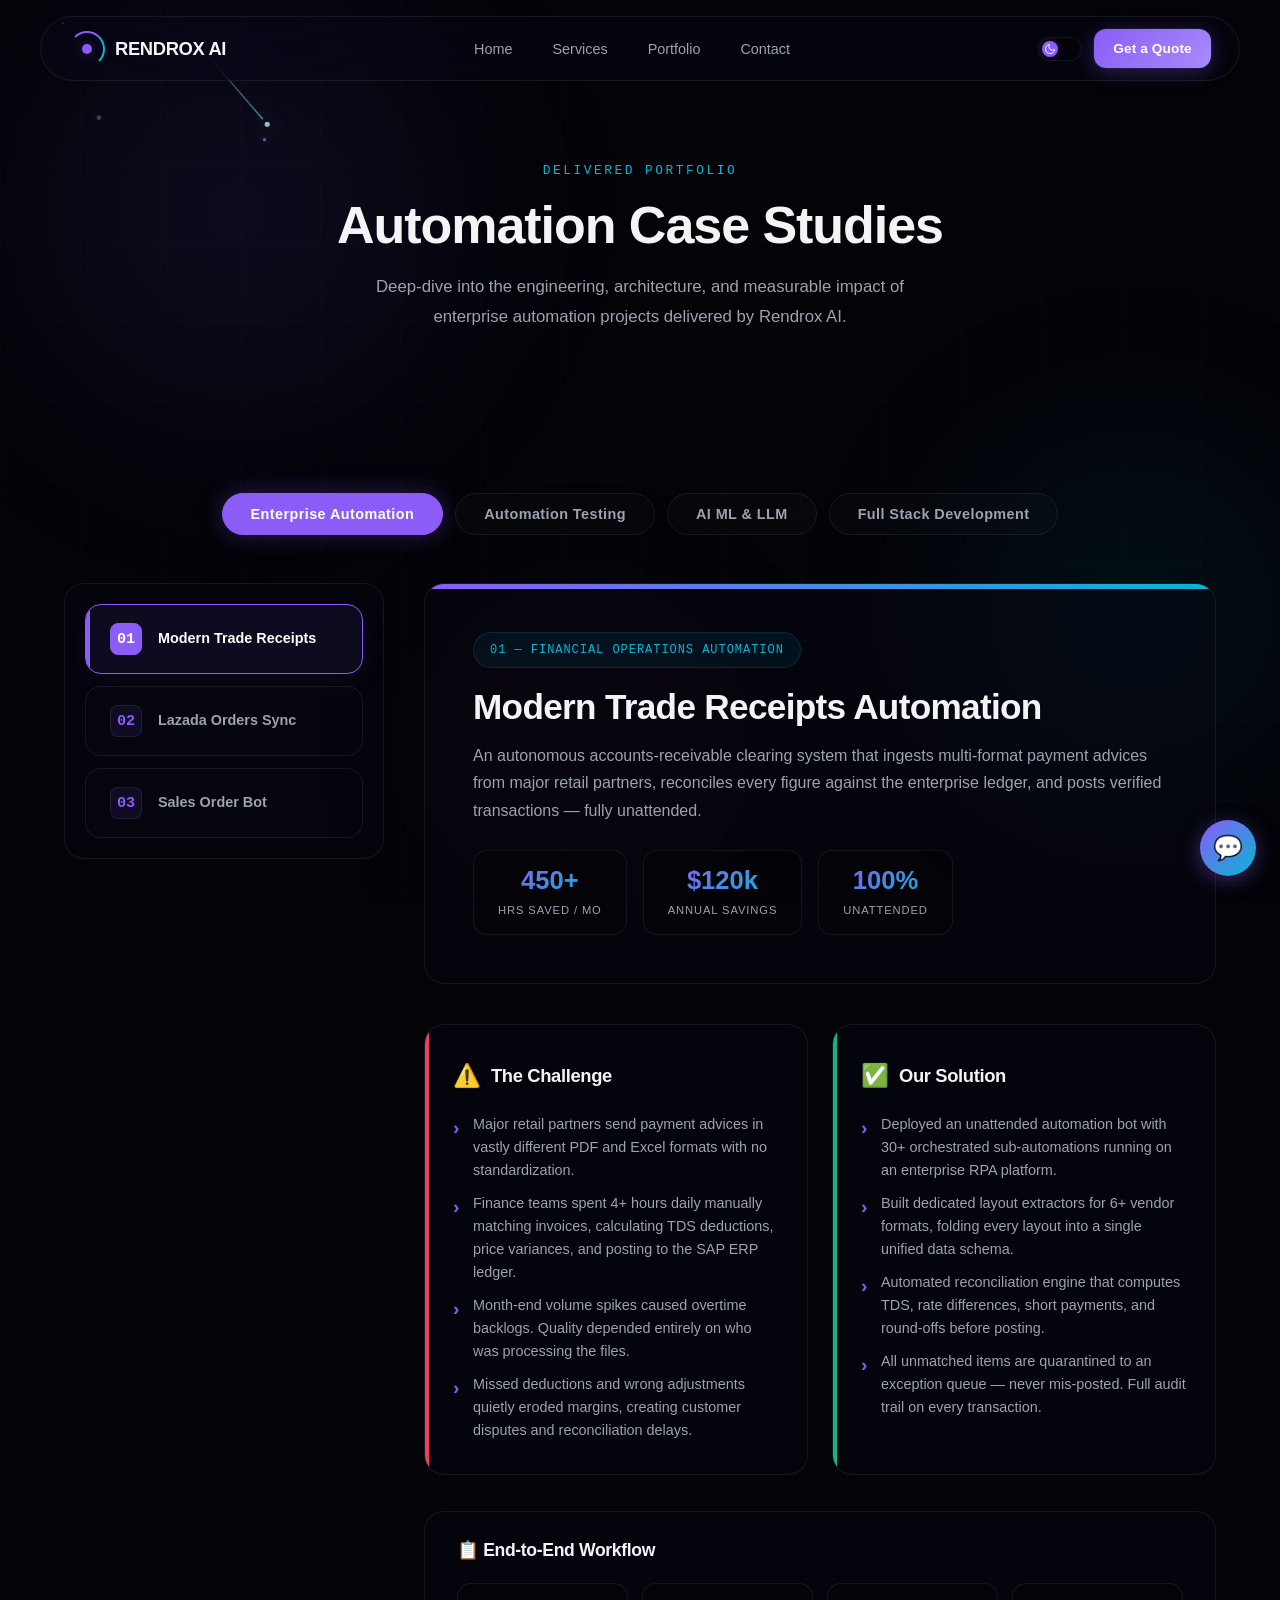
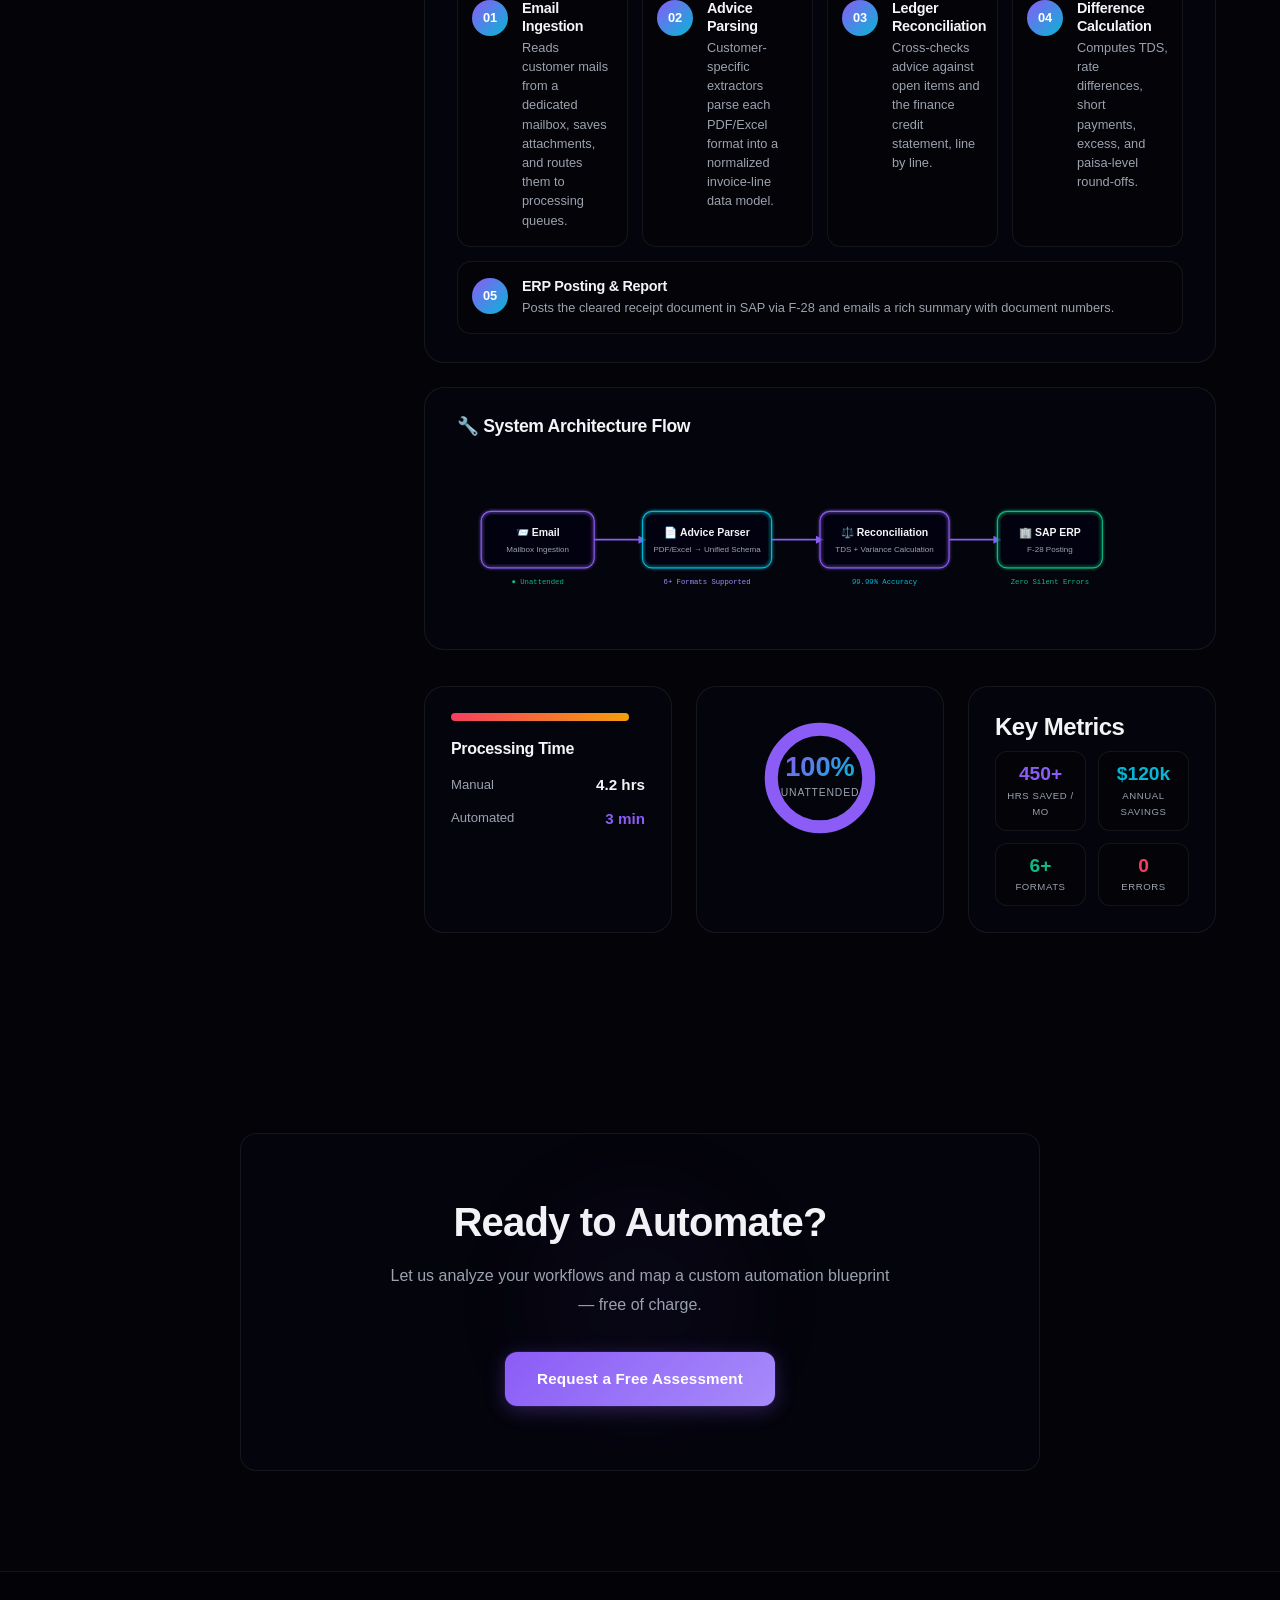
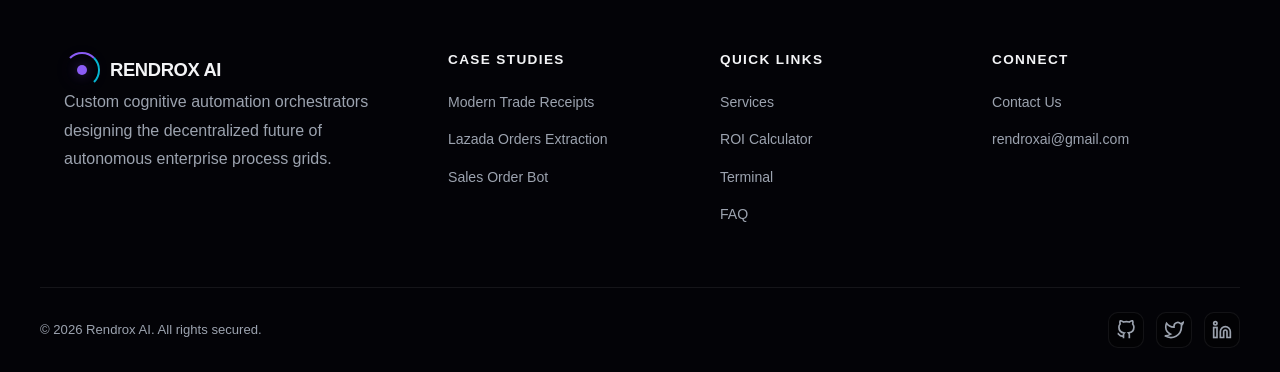
==== commit bc2c755e: "Usecase page redesigned" ====
--- a/usecases.html
+++ b/usecases.html
@@ -3,8 +3,8 @@
 <head>
   <meta charset="UTF-8">
   <meta name="viewport" content="width=device-width, initial-scale=1.0">
-  <meta name="description" content="Aetheris AI - Detailed Automation Case Studies. Explore in-depth workflows, performance graphs, and ROI metrics from our delivered enterprise automation projects.">
-  <title>Aetheris AI | Case Studies & Project Details</title>
+  <meta name="description" content="Rendrox AI - Detailed Automation Case Studies. Explore in-depth workflows, performance graphs, and ROI metrics from our delivered enterprise automation projects.">
+  <title>Rendrox AI | Case Studies & Project Details</title>
   <link rel="stylesheet" href="style.css">
 </head>
 <body>
@@ -18,7 +18,7 @@
           <div class="logo-core"></div>
         </div>
       </div>
-      <div class="preloader-text">AETHERIS // LOADING CASE DATA...</div>
+      <div class="preloader-text">RENDROX // LOADING CASE DATA...</div>
       <div class="preloader-bar-track">
         <div class="preloader-bar-fill"></div>
       </div>
@@ -44,7 +44,7 @@
           <div class="logo-ring"></div>
           <div class="logo-core"></div>
         </div>
-        <span>AETHERIS</span>
+        <span>RENDROX AI</span>
       </a>
       
       <ul class="nav-links" id="nav-links">
@@ -73,498 +73,486 @@
     <div class="section-header reveal">
       <span class="section-subtitle">Delivered Portfolio</span>
       <h1 class="section-title" style="font-size: 3.25rem;">Automation Case Studies</h1>
-      <p class="section-desc">Deep-dive into the engineering, architecture, and measurable impact of three enterprise automation projects delivered by Aetheris AI.</p>
+      <p class="section-desc">Deep-dive into the engineering, architecture, and measurable impact of enterprise automation projects delivered by Rendrox AI.</p>
     </div>
   </section>
 
-  <!-- ============================================================
-       CATEGORY NAVIGATION
-       ============================================================ -->
-  <section class="container" style="padding-bottom: 1rem;">
-    <div class="category-nav reveal">
-      <!-- Category Buttons -->
+  <!-- Interactive Usecase Explorer Section -->
+  <section class="section-padding container" style="padding-top: 0; margin-top: -2rem;">
+    <div class="usecase-explorer reveal">
+      
+      <!-- Category Options (Pills) -->
       <div class="category-tabs">
-        <button class="category-tab active" data-category="enterprise">
-          <svg width="16" height="16" viewBox="0 0 24 24" fill="none" stroke="currentColor" stroke-width="2"><rect x="2" y="3" width="20" height="14" rx="2" ry="2"></rect><line x1="8" y1="21" x2="16" y2="21"></line><line x1="12" y1="17" x2="12" y2="21"></line></svg>
-          Enterprise Automation
-        </button>
-        <button class="category-tab" data-category="testing">
-          <svg width="16" height="16" viewBox="0 0 24 24" fill="none" stroke="currentColor" stroke-width="2"><path d="M12 22s8-4 8-10V5l-8-3-8 3v7c0 6 8 10 8 10z"></path></svg>
-          Automation Testing
-        </button>
-        <button class="category-tab" data-category="aiml">
-          <svg width="16" height="16" viewBox="0 0 24 24" fill="none" stroke="currentColor" stroke-width="2"><path d="M12 2L2 7l10 5 10-5-10-5z"></path><path d="M2 17l10 5 10-5"></path><path d="M2 12l10 5 10-5"></path></svg>
-          AI/ML & LLM
-        </button>
-        <button class="category-tab" data-category="fullstack">
-          <svg width="16" height="16" viewBox="0 0 24 24" fill="none" stroke="currentColor" stroke-width="2"><polyline points="16 18 22 12 16 6"></polyline><polyline points="8 6 2 12 8 18"></polyline></svg>
-          Fullstack Development
-        </button>
-      </div>
-
-      <!-- Sub-Project Buttons (for non-enterprise categories) -->
-      <div class="subproject-buttons">
-        <!-- Automation Testing Projects (Cloud Firewall) -->
-        <button class="subproject-btn hidden" data-category="testing" data-target="">
-          <span class="subproject-icon">01</span>
-          <span class="subproject-text">
-            <span class="subproject-name">WebUI Automation</span>
-            <span class="subproject-tag">Cloud Firewall Testing</span>
-          </span>
-        </button>
-        <button class="subproject-btn hidden" data-category="testing" data-target="">
-          <span class="subproject-icon">02</span>
-          <span class="subproject-text">
-            <span class="subproject-name">API Automation</span>
-            <span class="subproject-tag">Cloud Firewall Testing</span>
-          </span>
-        </button>
-        <button class="subproject-btn hidden" data-category="testing" data-target="">
-          <span class="subproject-icon">03</span>
-          <span class="subproject-text">
-            <span class="subproject-name">End to End Automation</span>
-            <span class="subproject-tag">Cloud Firewall Testing</span>
-          </span>
-        </button>
-
-        <!-- AI/ML & LLM Projects -->
-        <button class="subproject-btn hidden" data-category="aiml" data-target="">
-          <span class="subproject-icon">01</span>
-          <span class="subproject-text">
-            <span class="subproject-name">Chatbot</span>
-            <span class="subproject-tag">Conversational AI</span>
-          </span>
-        </button>
-        <button class="subproject-btn hidden" data-category="aiml" data-target="">
-          <span class="subproject-icon">02</span>
-          <span class="subproject-text">
-            <span class="subproject-name">ML Models</span>
-            <span class="subproject-tag">Machine Learning</span>
-          </span>
-        </button>
-
-        <!-- Fullstack Development Projects -->
-        <button class="subproject-btn hidden" data-category="fullstack" data-target="">
-          <span class="subproject-icon">01</span>
-          <span class="subproject-text">
-            <span class="subproject-name">Ecommerce Website</span>
-            <span class="subproject-tag">Full Stack Build</span>
-          </span>
-        </button>
-        <button class="subproject-btn hidden" data-category="fullstack" data-target="">
-          <span class="subproject-icon">02</span>
-          <span class="subproject-text">
-            <span class="subproject-name">Clone Website</span>
-            <span class="subproject-tag">Full Stack Build</span>
-          </span>
-        </button>
-      </div>
-    </div>
-  </section>
-
-  <!-- ============================================================
-       CASE STUDY 1: ACCOUNTS RECEIVABLE CLEARING BOT
-       ============================================================ -->
-  <section class="section-padding container" id="case-ar">
-    <div class="case-study-full reveal">
-      <div class="case-study-hero-banner glass-panel">
-        <div class="case-study-number">01</div>
-        <div class="case-study-hero-content">
-          <span class="case-tag">Financial Operations Automation</span>
-          <h2>Modern Trade AR Cleardown Bot</h2>
-          <p>An autonomous accounts-receivable clearing system that ingests multi-format payment advices, reconciles every figure against the enterprise ledger, and posts verified transactions — fully unattended.</p>
+        <button class="category-btn active" data-category="enterprise">Enterprise Automation</button>
+        <button class="category-btn" data-category="testing">Automation Testing</button>
+        <button class="category-btn" data-category="aiml">AI ML & LLM</button>
+        <button class="category-btn" data-category="fullstack">Full Stack Development</button>
+      </div>
+
+      <!-- Main Explorer Container -->
+      <div class="explorer-grid">
+        
+        <!-- Left Section: Project Sidebar List -->
+        <div class="explorer-sidebar glass-panel">
+          
+          <!-- Enterprise Automation Projects -->
+          <div class="project-list active" data-category="enterprise">
+            <button class="project-btn active" data-project="ar">
+              <span class="project-num">01</span>
+              <span class="project-name">Modern Trade Receipts</span>
+            </button>
+            <button class="project-btn" data-project="sales">
+              <span class="project-num">02</span>
+              <span class="project-name">Lazada Orders Sync</span>
+            </button>
+            <button class="project-btn" data-project="logistics">
+              <span class="project-num">03</span>
+              <span class="project-name">Sales Order Bot</span>
+            </button>
+          </div>
+
+          <!-- Automation Testing Placeholder -->
+          <div class="project-list" data-category="testing">
+            <div class="sidebar-placeholder">
+              <span>0 Projects Deployed</span>
+            </div>
+          </div>
+
+          <!-- AI ML & LLM Placeholder -->
+          <div class="project-list" data-category="aiml">
+            <div class="sidebar-placeholder">
+              <span>0 Projects Deployed</span>
+            </div>
+          </div>
+
+          <!-- Full Stack Development Placeholder -->
+          <div class="project-list" data-category="fullstack">
+            <div class="sidebar-placeholder">
+              <span>0 Projects Deployed</span>
+            </div>
+          </div>
+          
         </div>
-      </div>
-
-      <!-- Challenge / Solution Grid -->
-      <div class="case-detail-grid">
-        <div class="case-detail-card glass-panel reveal">
-          <h3>
-            <svg width="20" height="20" viewBox="0 0 24 24" fill="none" stroke="var(--color-accent)" stroke-width="2"><circle cx="12" cy="12" r="10"></circle><line x1="12" y1="8" x2="12" y2="12"></line><line x1="12" y1="16" x2="12.01" y2="16"></line></svg>
-            The Challenge
-          </h3>
-          <ul>
-            <li>Major retail partners send payment advices in vastly different PDF and Excel formats.</li>
-            <li>Finance teams spent 4+ hours daily manually matching invoices, calculating TDS deductions, price variances, and posting to the ERP ledger.</li>
-            <li>Month-end volume spikes caused overtime backlogs. Quality depended entirely on who was processing.</li>
-            <li>Missed deductions and wrong adjustments quietly eroded margins, creating customer disputes.</li>
-          </ul>
+
+        <!-- Right Section: Case Study Content -->
+        <div class="explorer-content">
+          
+          <!-- PROJECT 1: Modern Trade Receipts Automation -->
+          <div class="project-detail active" data-project="ar" data-category="enterprise">
+            <div class="case-study-wrapper" style="padding: 0; border: none; background: transparent; box-shadow: none;">
+              <div class="cs-hero cs-hero-ar" style="margin-top: 0; border-radius: 20px;">
+                <div class="cs-hero-badge">01 &mdash; Financial Operations Automation</div>
+                <h2 class="cs-hero-title">Modern Trade Receipts Automation</h2>
+                <p class="cs-hero-desc">An autonomous accounts-receivable clearing system that ingests multi-format payment advices from major retail partners, reconciles every figure against the enterprise ledger, and posts verified transactions — fully unattended.</p>
+                <div class="cs-hero-stats">
+                  <div class="cs-hero-stat"><span class="cs-stat-val">450+</span><span class="cs-stat-lbl">Hrs Saved / Mo</span></div>
+                  <div class="cs-hero-stat"><span class="cs-stat-val">$120k</span><span class="cs-stat-lbl">Annual Savings</span></div>
+                  <div class="cs-hero-stat"><span class="cs-stat-val">100%</span><span class="cs-stat-lbl">Unattended</span></div>
+                </div>
+              </div>
+
+              <div class="cs-double">
+                <div class="cs-card cs-card-challenge glass-panel">
+                  <div class="cs-card-accent"></div>
+                  <div class="cs-card-head"><span class="cs-card-icon">⚠️</span><h3>The Challenge</h3></div>
+                  <ul class="cs-card-list">
+                    <li>Major retail partners send payment advices in vastly different PDF and Excel formats with no standardization.</li>
+                    <li>Finance teams spent 4+ hours daily manually matching invoices, calculating TDS deductions, price variances, and posting to the SAP ERP ledger.</li>
+                    <li>Month-end volume spikes caused overtime backlogs. Quality depended entirely on who was processing the files.</li>
+                    <li>Missed deductions and wrong adjustments quietly eroded margins, creating customer disputes and reconciliation delays.</li>
+                  </ul>
+                </div>
+                <div class="cs-card cs-card-solution glass-panel">
+                  <div class="cs-card-accent"></div>
+                  <div class="cs-card-head"><span class="cs-card-icon">✅</span><h3>Our Solution</h3></div>
+                  <ul class="cs-card-list">
+                    <li>Deployed an unattended automation bot with 30+ orchestrated sub-automations running on an enterprise RPA platform.</li>
+                    <li>Built dedicated layout extractors for 6+ vendor formats, folding every layout into a single unified data schema.</li>
+                    <li>Automated reconciliation engine that computes TDS, rate differences, short payments, and round-offs before posting.</li>
+                    <li>All unmatched items are quarantined to an exception queue — never mis-posted. Full audit trail on every transaction.</li>
+                  </ul>
+                </div>
+              </div>
+
+              <div class="cs-workflow-row">
+                <div class="cs-workflow-steps glass-panel">
+                  <h3 class="cs-section-label">📋 End-to-End Workflow</h3>
+                  <div class="cs-step-list">
+                    <div class="cs-step"><div class="cs-step-num">01</div><div class="cs-step-info"><h4>Email Ingestion</h4><p>Reads customer mails from a dedicated mailbox, saves attachments, and routes them to processing queues.</p></div></div>
+                    <div class="cs-step"><div class="cs-step-num">02</div><div class="cs-step-info"><h4>Advice Parsing</h4><p>Customer-specific extractors parse each PDF/Excel format into a normalized invoice-line data model.</p></div></div>
+                    <div class="cs-step"><div class="cs-step-num">03</div><div class="cs-step-info"><h4>Ledger Reconciliation</h4><p>Cross-checks advice against open items and the finance credit statement, line by line.</p></div></div>
+                    <div class="cs-step"><div class="cs-step-num">04</div><div class="cs-step-info"><h4>Difference Calculation</h4><p>Computes TDS, rate differences, short payments, excess, and paisa-level round-offs.</p></div></div>
+                    <div class="cs-step"><div class="cs-step-num">05</div><div class="cs-step-info"><h4>ERP Posting & Report</h4><p>Posts the cleared receipt document in SAP via F-28 and emails a rich summary with document numbers.</p></div></div>
+                  </div>
+                </div>
+                <div class="cs-flow-chart glass-panel">
+                  <h3 class="cs-section-label">🔧 System Architecture Flow</h3>
+                  <svg class="cs-flow-svg" viewBox="0 0 900 200" xmlns="http://www.w3.org/2000/svg">
+                    <defs><filter id="fg1"><feGaussianBlur stdDeviation="2" result="b"/><feMerge><feMergeNode in="b"/><feMergeNode in="SourceGraphic"/></feMerge></filter></defs>
+                    <line x1="170" y1="100" x2="230" y2="100" stroke="#8b5cf6" stroke-width="2"/>
+                    <line x1="390" y1="100" x2="450" y2="100" stroke="#8b5cf6" stroke-width="2"/>
+                    <line x1="610" y1="100" x2="670" y2="100" stroke="#8b5cf6" stroke-width="2"/>
+                    <polygon points="225,95 235,100 225,105" fill="#8b5cf6"/>
+                    <polygon points="445,95 455,100 445,105" fill="#8b5cf6"/>
+                    <polygon points="665,95 675,100 665,105" fill="#8b5cf6"/>
+                    <rect x="30" y="65" width="140" height="70" rx="12" fill="var(--color-bg-card)" stroke="#8b5cf6" stroke-width="1.5" filter="url(#fg1)"/>
+                    <text x="100" y="95" text-anchor="middle" fill="var(--color-text-main)" font-size="13" font-weight="600">📨 Email</text>
+                    <text x="100" y="115" text-anchor="middle" fill="var(--color-text-sub)" font-size="10">Mailbox Ingestion</text>
+                    <rect x="230" y="65" width="160" height="70" rx="12" fill="var(--color-bg-card)" stroke="#06b6d4" stroke-width="1.5" filter="url(#fg1)"/>
+                    <text x="310" y="95" text-anchor="middle" fill="var(--color-text-main)" font-size="13" font-weight="600">📄 Advice Parser</text>
+                    <text x="310" y="115" text-anchor="middle" fill="var(--color-text-sub)" font-size="10">PDF/Excel → Unified Schema</text>
+                    <rect x="450" y="65" width="160" height="70" rx="12" fill="var(--color-bg-card)" stroke="#8b5cf6" stroke-width="1.5" filter="url(#fg1)"/>
+                    <text x="530" y="95" text-anchor="middle" fill="var(--color-text-main)" font-size="13" font-weight="600">⚖️ Reconciliation</text>
+                    <text x="530" y="115" text-anchor="middle" fill="var(--color-text-sub)" font-size="10">TDS + Variance Calculation</text>
+                    <rect x="670" y="65" width="130" height="70" rx="12" fill="var(--color-bg-card)" stroke="#10b981" stroke-width="1.5" filter="url(#fg1)"/>
+                    <text x="735" y="95" text-anchor="middle" fill="var(--color-text-main)" font-size="13" font-weight="600">🏢 SAP ERP</text>
+                    <text x="735" y="115" text-anchor="middle" fill="var(--color-text-sub)" font-size="10">F-28 Posting</text>
+                    <text x="100" y="155" text-anchor="middle" fill="var(--color-success)" font-size="9" font-family="var(--font-mono)">● Unattended</text>
+                    <text x="310" y="155" text-anchor="middle" fill="#a78bfa" font-size="9" font-family="var(--font-mono)">6+ Formats Supported</text>
+                    <text x="530" y="155" text-anchor="middle" fill="#06b6d4" font-size="9" font-family="var(--font-mono)">99.99% Accuracy</text>
+                    <text x="735" y="155" text-anchor="middle" fill="#10b981" font-size="9" font-family="var(--font-mono)">Zero Silent Errors</text>
+                  </svg>
+                </div>
+              </div>
+
+              <div class="cs-metrics-grid">
+                <div class="cs-metric-card glass-panel">
+                  <div class="cs-metric-bar cs-bar-manual" style="--cs-bar-w: 92%"></div>
+                  <div class="cs-metric-body">
+                    <h4>Processing Time</h4>
+                    <div class="cs-metric-compare">
+                      <div><span class="cs-metric-label">Manual</span><span class="cs-metric-value">4.2 hrs</span></div>
+                      <div><span class="cs-metric-label">Automated</span><span class="cs-metric-value cs-val-accent">3 min</span></div>
+                    </div>
+                  </div>
+                </div>
+                <div class="cs-metric-card glass-panel">
+                  <div class="cs-metric-donut">
+                    <svg viewBox="0 0 160 160">
+                      <circle cx="80" cy="80" r="60" fill="none" stroke="rgba(255,255,255,0.05)" stroke-width="16"/>
+                      <circle class="donut-animated" cx="80" cy="80" r="60" fill="none" stroke="var(--color-primary)" stroke-width="16" stroke-linecap="round" transform="rotate(-90 80 80)"/>
+                    </svg>
+                    <div class="cs-donut-center"><span class="cs-donut-val">100%</span><span class="cs-donut-lbl">Unattended</span></div>
+                  </div>
+                </div>
+                <div class="cs-metric-card glass-panel">
+                  <h4>Key Metrics</h4>
+                  <div class="cs-kpi-grid">
+                    <div class="cs-kpi"><span class="cs-kpi-val" style="color:var(--color-primary)">450+</span><span class="cs-kpi-lbl">Hrs Saved / Mo</span></div>
+                    <div class="cs-kpi"><span class="cs-kpi-val" style="color:var(--color-secondary)">$120k</span><span class="cs-kpi-lbl">Annual Savings</span></div>
+                    <div class="cs-kpi"><span class="cs-kpi-val" style="color:var(--color-success)">6+</span><span class="cs-kpi-lbl">Formats</span></div>
+                    <div class="cs-kpi"><span class="cs-kpi-val" style="color:var(--color-accent)">0</span><span class="cs-kpi-lbl">Errors</span></div>
+                  </div>
+                </div>
+              </div>
+            </div>
+          </div>
+
+          <!-- PROJECT 2: Lazada Orders Extraction & ERP Sync -->
+          <div class="project-detail" data-project="sales" data-category="enterprise">
+            <div class="case-study-wrapper" style="padding: 0; border: none; background: transparent; box-shadow: none;">
+              <div class="cs-hero cs-hero-sales" style="margin-top: 0; border-radius: 20px;">
+                <div class="cs-hero-badge">02 &mdash; E-Commerce & Marketplace Integration</div>
+                <h2 class="cs-hero-title">Lazada Orders Extraction & ERP Sync</h2>
+                <p class="cs-hero-desc">An intelligent order-to-cash robot that extracts high-volume Lazada marketplace orders, converts them into fully configured ERP sales orders — with stock checks, bundle pricing, and payment reconciliation built in.</p>
+                <div class="cs-hero-stats">
+                  <div class="cs-hero-stat"><span class="cs-stat-val">152k+</span><span class="cs-stat-lbl">Orders / Run</span></div>
+                  <div class="cs-hero-stat"><span class="cs-stat-val">$85k</span><span class="cs-stat-lbl">Error Reduction</span></div>
+                  <div class="cs-hero-stat"><span class="cs-stat-val">25+</span><span class="cs-stat-lbl">API Endpoints</span></div>
+                </div>
+              </div>
+
+              <div class="cs-double">
+                <div class="cs-card cs-card-challenge glass-panel">
+                  <div class="cs-card-accent"></div>
+                  <div class="cs-card-head"><span class="cs-card-icon">⚠️</span><h3>The Challenge</h3></div>
+                  <ul class="cs-card-list">
+                    <li>Thousands of Lazada marketplace orders per day needed manual re-keying into the ERP, creating a major bottleneck during sales peaks like 11.11 and payday sales.</li>
+                    <li>Errors in material codes, pricing, plant assignments, and shipping addresses led to delivery failures and costly refunds.</li>
+                    <li>Bundles and kits required complex price distribution across child items with multi-location stock checks.</li>
+                    <li>Payments, refunds, and goods receipts had to stay financially synchronized across both Lazada and the ERP system.</li>
+                  </ul>
+                </div>
+                <div class="cs-card cs-card-solution glass-panel">
+                  <div class="cs-card-accent"></div>
+                  <div class="cs-card-head"><span class="cs-card-icon">✅</span><h3>Our Solution</h3></div>
+                  <ul class="cs-card-list">
+                    <li>Built three cooperating robotic projects: a main order creation robot, a decisions engine for fulfilment rules, and a change robot for amendments.</li>
+                    <li>API-driven architecture using 25+ custom integration endpoints connecting Lazada API to the ERP — no slow UI screen-scraping.</li>
+                    <li>Bundle intelligence that explodes kit products, distributes parent prices across children, and assigns storage locations per item.</li>
+                    <li>Closed-loop order-to-cash: collects payments, issues refunds, posts goods receipts automatically.</li>
+                  </ul>
+                </div>
+              </div>
+
+              <div class="cs-workflow-row">
+                <div class="cs-workflow-steps glass-panel">
+                  <h3 class="cs-section-label">📋 End-to-End Workflow</h3>
+                  <div class="cs-step-list">
+                    <div class="cs-step"><div class="cs-step-num">01</div><div class="cs-step-info"><h4>Lazada API Integration</h4><p>Authenticates with Lazada API, retrieves pending orders with token-based pagination, and reads order details.</p></div></div>
+                    <div class="cs-step"><div class="cs-step-num">02</div><div class="cs-step-info"><h4>Order Export & Mapping</h4><p>Pulls new orders from the staging database and converts JSON payload to a full ERP sales order structure.</p></div></div>
+                    <div class="cs-step"><div class="cs-step-num">03</div><div class="cs-step-info"><h4>Stock & Allocation Logic</h4><p>Decision table + live stock check across multiple storage locations determines fulfilment feasibility.</p></div></div>
+                    <div class="cs-step"><div class="cs-step-num">04</div><div class="cs-step-info"><h4>Sales Order Creation</h4><p>Posts the order via API with a duplicate-existence guard ensuring idempotency.</p></div></div>
+                    <div class="cs-step"><div class="cs-step-num">05</div><div class="cs-step-info"><h4>Bundle Pricing & Payment</h4><p>Distributes price to child items, applies discounts, and reconciles payments and refunds.</p></div></div>
+                  </div>
+                </div>
+                <div class="cs-flow-chart glass-panel">
+                  <h3 class="cs-section-label">🔧 System Architecture Flow</h3>
+                  <svg class="cs-flow-svg" viewBox="0 0 900 200" xmlns="http://www.w3.org/2000/svg">
+                    <defs><filter id="fg2"><feGaussianBlur stdDeviation="2" result="b"/><feMerge><feMergeNode in="b"/><feMergeNode in="SourceGraphic"/></feMerge></filter></defs>
+                    <line x1="170" y1="100" x2="230" y2="100" stroke="#06b6d4" stroke-width="2"/><line x1="390" y1="100" x2="450" y2="100" stroke="#06b6d4" stroke-width="2"/><line x1="610" y1="100" x2="670" y2="100" stroke="#06b6d4" stroke-width="2"/>
+                    <polygon points="225,95 235,100 225,105" fill="#06b6d4"/><polygon points="445,95 455,100 445,105" fill="#06b6d4"/><polygon points="665,95 675,100 665,105" fill="#06b6d4"/>
+                    <rect x="30" y="65" width="140" height="70" rx="12" fill="var(--color-bg-card)" stroke="#f59e0b" stroke-width="1.5" filter="url(#fg2)"/>
+                    <text x="100" y="95" text-anchor="middle" fill="var(--color-text-main)" font-size="13" font-weight="600">🛒 Lazada API</text>
+                    <text x="100" y="115" text-anchor="middle" fill="var(--color-text-sub)" font-size="10">Order Fetch & Auth</text>
+                    <rect x="230" y="65" width="160" height="70" rx="12" fill="var(--color-bg-card)" stroke="#06b6d4" stroke-width="1.5" filter="url(#fg2)"/>
+                    <text x="310" y="95" text-anchor="middle" fill="var(--color-text-main)" font-size="13" font-weight="600">⚙️ Order Engine</text>
+                    <text x="310" y="115" text-anchor="middle" fill="var(--color-text-sub)" font-size="10">JSON → Sales Order Mapping</text>
+                    <rect x="450" y="65" width="160" height="70" rx="12" fill="var(--color-bg-card)" stroke="#8b5cf6" stroke-width="1.5" filter="url(#fg2)"/>
+                    <text x="530" y="95" text-anchor="middle" fill="var(--color-text-main)" font-size="13" font-weight="600">📦 Stock Check</text>
+                    <text x="530" y="115" text-anchor="middle" fill="var(--color-text-sub)" font-size="10">Availability + Allocation</text>
+                    <rect x="670" y="65" width="130" height="70" rx="12" fill="var(--color-bg-card)" stroke="#10b981" stroke-width="1.5" filter="url(#fg2)"/>
+                    <text x="735" y="95" text-anchor="middle" fill="var(--color-text-main)" font-size="13" font-weight="600">🏢 ERP Post</text>
+                    <text x="735" y="115" text-anchor="middle" fill="var(--color-text-sub)" font-size="10">SO + Delivery Doc</text>
+                    <text x="100" y="155" text-anchor="middle" fill="#f59e0b" font-size="9" font-family="var(--font-mono)">● Token Auth</text>
+                    <text x="310" y="155" text-anchor="middle" fill="#06b6d4" font-size="9" font-family="var(--font-mono)">25+ API Endpoints</text>
+                    <text x="530" y="155" text-anchor="middle" fill="#8b5cf6" font-size="9" font-family="var(--font-mono)">Idempotency Guard</text>
+                    <text x="735" y="155" text-anchor="middle" fill="#10b981" font-size="9" font-family="var(--font-mono)">Near-RT Sync</text>
+                  </svg>
+                </div>
+              </div>
+
+              <div class="cs-metrics-grid">
+                <div class="cs-metric-card glass-panel">
+                  <div class="cs-metric-bar cs-bar-manual" style="--cs-bar-w: 12%"></div>
+                  <div class="cs-metric-body">
+                    <h4>Order Throughput</h4>
+                    <div class="cs-metric-compare">
+                      <div><span class="cs-metric-label">Manual (8h)</span><span class="cs-metric-value">~200 orders</span></div>
+                      <div><span class="cs-metric-label">Bot (1 run)</span><span class="cs-metric-value cs-val-accent">152k+ orders</span></div>
+                    </div>
+                  </div>
+                </div>
+                <div class="cs-metric-card glass-panel">
+                  <div class="cs-metric-donut">
+                    <svg viewBox="0 0 160 160">
+                      <circle cx="80" cy="80" r="60" fill="none" stroke="rgba(255,255,255,0.05)" stroke-width="16"/>
+                      <circle class="donut-animated" cx="80" cy="80" r="60" fill="none" stroke="var(--color-secondary)" stroke-width="16" stroke-linecap="round" transform="rotate(-90 80 80)"/>
+                    </svg>
+                    <div class="cs-donut-center"><span class="cs-donut-val">25+</span><span class="cs-donut-lbl">API Endpoints</span></div>
+                  </div>
+                </div>
+                <div class="cs-metric-card glass-panel">
+                  <h4>Key Metrics</h4>
+                  <div class="cs-kpi-grid">
+                    <div class="cs-kpi"><span class="cs-kpi-val" style="color:var(--color-primary)">152k+</span><span class="cs-kpi-lbl">Orders / Run</span></div>
+                    <div class="cs-kpi"><span class="cs-kpi-val" style="color:var(--color-secondary)">Near-RT</span><span class="cs-kpi-lbl">Sync Speed</span></div>
+                    <div class="cs-kpi"><span class="cs-kpi-val" style="color:var(--color-success)">$85k</span><span class="cs-kpi-lbl">Error Savings</span></div>
+                    <div class="cs-kpi"><span class="cs-kpi-val" style="color:var(--color-accent)">100%</span><span class="cs-kpi-lbl">Audit Trail</span></div>
+                  </div>
+                </div>
+              </div>
+            </div>
+          </div>
+
+          <!-- PROJECT 3: Sales Order Bot — Client Demo -->
+          <div class="project-detail" data-project="logistics" data-category="enterprise">
+            <div class="case-study-wrapper" style="padding: 0; border: none; background: transparent; box-shadow: none;">
+              <div class="cs-hero cs-hero-logistics" style="margin-top: 0; border-radius: 20px;">
+                <div class="cs-hero-badge">03 &mdash; Sales Order Automation</div>
+                <h2 class="cs-hero-title">Sales Order Bot &mdash; Client Demo</h2>
+                <p class="cs-hero-desc">An integrated automation suite handling multi-channel order extraction, return processing, backorder release, and sales order lifecycle management across distributed enterprise systems.</p>
+                <div class="cs-hero-stats">
+                  <div class="cs-hero-stat"><span class="cs-stat-val">92%</span><span class="cs-stat-lbl">Admin Time Cut</span></div>
+                  <div class="cs-hero-stat"><span class="cs-stat-val">8+</span><span class="cs-stat-lbl">Sub-Bots</span></div>
+                  <div class="cs-hero-stat"><span class="cs-stat-val">99.9%</span><span class="cs-stat-lbl">Uptime</span></div>
+                </div>
+              </div>
+
+              <div class="cs-double">
+                <div class="cs-card cs-card-challenge glass-panel">
+                  <div class="cs-card-accent"></div>
+                  <div class="cs-card-head"><span class="cs-card-icon">⚠️</span><h3>The Challenge</h3></div>
+                  <ul class="cs-card-list">
+                    <li>Managing order packing, shipping labels, and dispatch logistics across multiple marketplace channels required switching between 5+ legacy systems.</li>
+                    <li>Return orders required manual validation against invoice history spanning a 7-year window, causing severe processing delays.</li>
+                    <li>Backorder release involved checking real-time stock availability for each material and creating fresh sales orders and delivery documents.</li>
+                    <li>License-to-operate data maintenance required manual verification of shipping addresses and customer master records.</li>
+                  </ul>
+                </div>
+                <div class="cs-card cs-card-solution glass-panel">
+                  <div class="cs-card-accent"></div>
+                  <div class="cs-card-head"><span class="cs-card-icon">✅</span><h3>Our Solution</h3></div>
+                  <ul class="cs-card-list">
+                    <li>Built 8+ specialized sub-bots: order extraction, return processing, invoice recalculation, backorder release, sales order creation, delivery generation, license maintenance, and blocked order clearance.</li>
+                    <li>Automated the complete marketplace order lifecycle: API token retrieval, pending order fetch, status update, label download, and Excel consolidation.</li>
+                    <li>Return processing bot validates against historical invoices (7-year window), categorizes items as matched/unmatched/beyond-policy, and generates tab-delimited clearing files.</li>
+                    <li>Backorder bot checks real-time material availability, creates fresh sales orders, transfers quantities, and generates delivery documents automatically.</li>
+                  </ul>
+                </div>
+              </div>
+
+              <div class="cs-workflow-row">
+                <div class="cs-workflow-steps glass-panel">
+                  <h3 class="cs-section-label">📋 End-to-End Workflow</h3>
+                  <div class="cs-step-list">
+                    <div class="cs-step"><div class="cs-step-num">01</div><div class="cs-step-info"><h4>Order Extraction</h4><p>Authenticates with marketplace APIs, retrieves pending orders, updates status to packed, and downloads shipping labels.</p></div></div>
+                    <div class="cs-step"><div class="cs-step-num">02</div><div class="cs-step-info"><h4>Return Processing</h4><p>Reads email attachments, validates mandatory fields, matches against 7-year invoice history, and categorizes return items.</p></div></div>
+                    <div class="cs-step"><div class="cs-step-num">03</div><div class="cs-step-info"><h4>Backorder Release</h4><p>Downloads blocked order lists, checks material availability, and creates new sales orders for available stock.</p></div></div>
+                    <div class="cs-step"><div class="cs-step-num">04</div><div class="cs-step-info"><h4>Delivery & Compliance</h4><p>Generates outbound delivery documents and validates customer license-to-operate records.</p></div></div>
+                    <div class="cs-step"><div class="cs-step-num">05</div><div class="cs-step-info"><h4>Reporting & Notification</h4><p>Compiles job summary reports with success/exception counts and emails results to operations teams.</p></div></div>
+                  </div>
+                </div>
+                <div class="cs-flow-chart glass-panel">
+                  <h3 class="cs-section-label">🔧 System Architecture Flow</h3>
+                  <svg class="cs-flow-svg" viewBox="0 0 900 200" xmlns="http://www.w3.org/2000/svg">
+                    <defs><filter id="fg3"><feGaussianBlur stdDeviation="2" result="b"/><feMerge><feMergeNode in="b"/><feMergeNode in="SourceGraphic"/></feMerge></filter></defs>
+                    <line x1="170" y1="100" x2="230" y2="100" stroke="#10b981" stroke-width="2"/><line x1="390" y1="100" x2="450" y2="100" stroke="#10b981" stroke-width="2"/><line x1="610" y1="100" x2="670" y2="100" stroke="#10b981" stroke-width="2"/>
+                    <polygon points="225,95 235,100 225,105" fill="#10b981"/><polygon points="445,95 455,100 445,105" fill="#10b981"/><polygon points="665,95 675,100 665,105" fill="#10b981"/>
+                    <rect x="30" y="65" width="140" height="70" rx="12" fill="var(--color-bg-card)" stroke="#f59e0b" stroke-width="1.5" filter="url(#fg3)"/>
+                    <text x="100" y="95" text-anchor="middle" fill="var(--color-text-main)" font-size="13" font-weight="600">🌐 Marketplace</text>
+                    <text x="100" y="115" text-anchor="middle" fill="var(--color-text-sub)" font-size="10">Multi-Channel Orders</text>
+                    <rect x="230" y="65" width="160" height="70" rx="12" fill="var(--color-bg-card)" stroke="#10b981" stroke-width="1.5" filter="url(#fg3)"/>
+                    <text x="310" y="95" text-anchor="middle" fill="var(--color-text-main)" font-size="13" font-weight="600">🤖 Bot Orchestrator</text>
+                    <text x="310" y="115" text-anchor="middle" fill="var(--color-text-sub)" font-size="10">8+ Specialized Sub-Bots</text>
+                    <rect x="450" y="65" width="160" height="70" rx="12" fill="var(--color-bg-card)" stroke="#8b5cf6" stroke-width="1.5" filter="url(#fg3)"/>
+                    <text x="530" y="95" text-anchor="middle" fill="var(--color-text-main)" font-size="13" font-weight="600">🔄 Backorder Logic</text>
+                    <text x="530" y="115" text-anchor="middle" fill="var(--color-text-sub)" font-size="10">Stock → SO → Delivery</text>
+                    <rect x="670" y="65" width="130" height="70" rx="12" fill="var(--color-bg-card)" stroke="#10b981" stroke-width="1.5" filter="url(#fg3)"/>
+                    <text x="735" y="95" text-anchor="middle" fill="var(--color-text-main)" font-size="13" font-weight="600">🏢 ERP System</text>
+                    <text x="735" y="115" text-anchor="middle" fill="var(--color-text-sub)" font-size="10">Delivery Docs</text>
+                    <text x="100" y="155" text-anchor="middle" fill="#f59e0b" font-size="9" font-family="var(--font-mono)">● 5+ Systems</text>
+                    <text x="310" y="155" text-anchor="middle" fill="#10b981" font-size="9" font-family="var(--font-mono)">End-to-End Lifecycle</text>
+                    <text x="530" y="155" text-anchor="middle" fill="#8b5cf6" font-size="9" font-family="var(--font-mono)">7yr Invoice Lookup</text>
+                    <text x="735" y="155" text-anchor="middle" fill="#10b981" font-size="9" font-family="var(--font-mono)">99.9% Uptime</text>
+                  </svg>
+                </div>
+              </div>
+
+              <div class="cs-metrics-grid">
+                <div class="cs-metric-card glass-panel">
+                  <div class="cs-metric-bar cs-bar-manual" style="--cs-bar-w: 88%"></div>
+                  <div class="cs-metric-body">
+                    <h4>Admin Time Reduction</h4>
+                    <div class="cs-metric-compare">
+                      <div><span class="cs-metric-label">Manual Admin</span><span class="cs-metric-value">200+ hrs/mo</span></div>
+                      <div><span class="cs-metric-label">Automated</span><span class="cs-metric-value cs-val-accent">~16 hrs/mo</span></div>
+                    </div>
+                  </div>
+                </div>
+                <div class="cs-metric-card glass-panel">
+                  <div class="cs-metric-donut">
+                    <svg viewBox="0 0 160 160">
+                      <circle cx="80" cy="80" r="60" fill="none" stroke="rgba(255,255,255,0.05)" stroke-width="16"/>
+                      <circle class="donut-animated" cx="80" cy="80" r="60" fill="none" stroke="var(--color-success)" stroke-width="16" stroke-linecap="round" transform="rotate(-90 80 80)"/>
+                    </svg>
+                    <div class="cs-donut-center"><span class="cs-donut-val">99.9%</span><span class="cs-donut-lbl">Uptime</span></div>
+                  </div>
+                </div>
+                <div class="cs-metric-card glass-panel">
+                  <h4>Key Metrics</h4>
+                  <div class="cs-kpi-grid">
+                    <div class="cs-kpi"><span class="cs-kpi-val" style="color:var(--color-primary)">92%</span><span class="cs-kpi-lbl">Admin Time Cut</span></div>
+                    <div class="cs-kpi"><span class="cs-kpi-val" style="color:var(--color-secondary)">8+</span><span class="cs-kpi-lbl">Sub-Bots</span></div>
+                    <div class="cs-kpi"><span class="cs-kpi-val" style="color:var(--color-success)">200+</span><span class="cs-kpi-lbl">Hrs Redirected</span></div>
+                    <div class="cs-kpi"><span class="cs-kpi-val" style="color:var(--color-accent)">1.2s</span><span class="cs-kpi-lbl">API Response</span></div>
+                  </div>
+                </div>
+              </div>
+            </div>
+          </div>
+
+          <!-- PLACEHOLDER: Automation Testing -->
+          <div class="project-detail" id="detail-testing-placeholder" data-category="testing">
+            <div class="placeholder-card glass-panel">
+              <div class="placeholder-glow-nebula"></div>
+              <div class="placeholder-icon">
+                <svg width="24" height="24" viewBox="0 0 24 24" fill="none" stroke="currentColor" stroke-width="2" stroke-linecap="round" stroke-linejoin="round">
+                  <path d="M14.7 6.3a1 1 0 0 0 0 1.4l1.6 1.6a1 1 0 0 0 1.4 0l3.77-3.77a6 6 0 0 1-7.94 7.94l-6.91 6.91a2.12 2.12 0 0 1-3-3l6.91-6.91a6 6 0 0 1 7.94-7.94l-3.76 3.76z"></path>
+                </svg>
+              </div>
+              <h2>Automation Testing Grid</h2>
+              <p>We are currently compiling detailed case studies for our automated testing grids. Our standard testing projects deploy massive Selenium, Playwright, and Appium clusters orchestrated through custom CI/CD pipelines to validate thousands of visual and API checkpoints in parallel.</p>
+              <div class="placeholder-grid">
+                <div class="placeholder-item">
+                  <span>Standard</span>
+                  <h4>CI/CD Pipeline Integration</h4>
+                </div>
+                <div class="placeholder-item">
+                  <span>Coverage</span>
+                  <h4>99.8% Test Grid Uptime</h4>
+                </div>
+                <div class="placeholder-item">
+                  <span>Volume</span>
+                  <h4>10k+ Daily Assertions</h4>
+                </div>
+              </div>
+            </div>
+          </div>
+
+          <!-- PLACEHOLDER: AI ML & LLM -->
+          <div class="project-detail" id="detail-aiml-placeholder" data-category="aiml">
+            <div class="placeholder-card glass-panel">
+              <div class="placeholder-glow-nebula" style="background: radial-gradient(var(--color-secondary) 0%, transparent 65%);"></div>
+              <div class="placeholder-icon" style="border-color: rgba(6, 182, 212, 0.15); background: rgba(6, 182, 212, 0.04);">
+                <svg style="color: var(--color-secondary);" width="24" height="24" viewBox="0 0 24 24" fill="none" stroke="currentColor" stroke-width="2" stroke-linecap="round" stroke-linejoin="round">
+                  <path d="M12 2v2M12 20v2M4.93 4.93l1.41 1.41M17.66 17.66l1.41 1.41M2 12h2M20 12h2M6.34 17.66l-1.41 1.41M19.07 4.93l-1.41 1.41"></path>
+                  <circle cx="12" cy="12" r="4"></circle>
+                </svg>
+              </div>
+              <h2>Cognitive AI / LLM Orchestration</h2>
+              <p>Case studies for our AI/ML and Large Language Model deployments are being cleared for publication. These showcase multi-agent task loops, RAG pipelines with vector databases, and custom model fine-tuning for specialized classification and recommendation tasks.</p>
+              <div class="placeholder-grid">
+                <div class="placeholder-item">
+                  <span>Tech Stack</span>
+                  <h4>Vector DB + LangChain</h4>
+                </div>
+                <div class="placeholder-item">
+                  <span>Performance</span>
+                  <h4>95% Intent Resolution</h4>
+                </div>
+                <div class="placeholder-item">
+                  <span>Scale</span>
+                  <h4>Millions of Tokens/Day</h4>
+                </div>
+              </div>
+            </div>
+          </div>
+
+          <!-- PLACEHOLDER: Full Stack Development -->
+          <div class="project-detail" id="detail-fullstack-placeholder" data-category="fullstack">
+            <div class="placeholder-card glass-panel">
+              <div class="placeholder-glow-nebula" style="background: radial-gradient(var(--color-accent) 0%, transparent 65%);"></div>
+              <div class="placeholder-icon" style="border-color: rgba(244, 63, 94, 0.15); background: rgba(244, 63, 94, 0.04);">
+                <svg style="color: var(--color-accent);" width="24" height="24" viewBox="0 0 24 24" fill="none" stroke="currentColor" stroke-width="2" stroke-linecap="round" stroke-linejoin="round">
+                  <polygon points="12 2 2 7 12 12 22 7 12 2"></polygon>
+                  <polyline points="2 17 12 22 22 17"></polyline>
+                  <polyline points="2 12 12 17 22 12"></polyline>
+                </svg>
+              </div>
+              <h2>Full Stack Enterprise Platforms</h2>
+              <p>Our comprehensive web applications and system integrations case studies are undergoing final client reviews. These projects highlight our capabilities in developing secure, serverless architectures, responsive dashboard portals, and real-time synchronization pipelines.</p>
+              <div class="placeholder-grid">
+                <div class="placeholder-item">
+                  <span>Frontend</span>
+                  <h4>Next.js & TailwindCSS</h4>
+                </div>
+                <div class="placeholder-item">
+                  <span>Backend</span>
+                  <h4>GraphQL & Serverless API</h4>
+                </div>
+                <div class="placeholder-item">
+                  <span>Security</span>
+                  <h4>End-to-End Encryption</h4>
+                </div>
+              </div>
+            </div>
+          </div>
+
         </div>
-        <div class="case-detail-card glass-panel reveal" style="transition-delay: 0.1s;">
-          <h3>
-            <svg width="20" height="20" viewBox="0 0 24 24" fill="none" stroke="var(--color-success)" stroke-width="2"><path d="M22 11.08V12a10 10 0 1 1-5.93-9.14"></path><polyline points="22 4 12 14.01 9 11.01"></polyline></svg>
-            Our Solution
-          </h3>
-          <ul>
-            <li>Deployed a modular bot with 30+ orchestrated sub-automations running on an enterprise RPA platform.</li>
-            <li>Built dedicated layout extractors for 6+ vendor formats, folding every layout into a single unified data schema.</li>
-            <li>Automated reconciliation engine that computes TDS, rate differences, short payments, and round-offs before posting.</li>
-            <li>All unmatched items are quarantined to an exception queue — never mis-posted. Full audit trail on every transaction.</li>
-          </ul>
-        </div>
-      </div>
-
-      <!-- Workflow Steps -->
-      <div class="workflow-steps reveal">
-        <h3 class="workflow-title">End-to-End Workflow</h3>
-        <div class="workflow-timeline">
-          <div class="workflow-step">
-            <div class="step-num">01</div>
-            <div class="step-content">
-              <h4>Email Ingestion</h4>
-              <p>Reads customer mails from a dedicated mailbox, saves attachments, routes to processing queues.</p>
-            </div>
-          </div>
-          <div class="workflow-step">
-            <div class="step-num">02</div>
-            <div class="step-content">
-              <h4>Advice Parsing</h4>
-              <p>Customer-specific extractors parse each PDF/Excel format into a normalized invoice-line data model.</p>
-            </div>
-          </div>
-          <div class="workflow-step">
-            <div class="step-num">03</div>
-            <div class="step-content">
-              <h4>Ledger Reconciliation</h4>
-              <p>Cross-checks advice against open items and the finance credit statement, line by line.</p>
-            </div>
-          </div>
-          <div class="workflow-step">
-            <div class="step-num">04</div>
-            <div class="step-content">
-              <h4>Difference Calculation</h4>
-              <p>Computes TDS, rate differences, short payments, excess, and paisa-level round-offs.</p>
-            </div>
-          </div>
-          <div class="workflow-step">
-            <div class="step-num">05</div>
-            <div class="step-content">
-              <h4>ERP Posting & Report</h4>
-              <p>Posts the cleared receipt document and emails a rich summary with document numbers.</p>
-            </div>
-          </div>
-        </div>
-      </div>
-
-      <!-- SVG Animated Charts -->
-      <div class="case-charts-grid reveal">
-        <div class="chart-card glass-panel">
-          <h4>Processing Time Comparison</h4>
-          <p class="chart-subtitle">Manual vs. Automated (per advice batch)</p>
-          <div class="bar-chart-container">
-            <div class="bar-group">
-              <div class="bar-label">Manual Process</div>
-              <div class="bar-track">
-                <div class="bar-fill bar-manual" style="--bar-width: 92%;" data-value="4.2 hrs"></div>
-              </div>
-            </div>
-            <div class="bar-group">
-              <div class="bar-label">Aetheris Bot</div>
-              <div class="bar-track">
-                <div class="bar-fill bar-automated" style="--bar-width: 6%;" data-value="3 min"></div>
-              </div>
-            </div>
-          </div>
-        </div>
-
-        <div class="chart-card glass-panel" style="transition-delay: 0.1s;">
-          <h4>Monthly Operational Impact</h4>
-          <p class="chart-subtitle">Hours saved and error elimination</p>
-          <div class="donut-chart-container">
-            <svg class="donut-chart" viewBox="0 0 160 160">
-              <circle cx="80" cy="80" r="60" fill="none" stroke="rgba(255,255,255,0.05)" stroke-width="16"></circle>
-              <circle class="donut-fill" cx="80" cy="80" r="60" fill="none" stroke="var(--color-primary)" stroke-width="16" stroke-dasharray="377" stroke-dashoffset="377" stroke-linecap="round" transform="rotate(-90 80 80)"></circle>
-            </svg>
-            <div class="donut-center-text">
-              <span class="donut-value">100%</span>
-              <span class="donut-label">Unattended</span>
-            </div>
-          </div>
-        </div>
-
-        <div class="chart-card glass-panel" style="transition-delay: 0.2s;">
-          <h4>Key Performance Metrics</h4>
-          <p class="chart-subtitle">Measured outcomes after deployment</p>
-          <div class="kpi-list">
-            <div class="kpi-item">
-              <span class="kpi-value stat-glow-purple">450+</span>
-              <span class="kpi-label">Hours saved per month</span>
-            </div>
-            <div class="kpi-item">
-              <span class="kpi-value stat-glow-cyan">$120k</span>
-              <span class="kpi-label">Estimated annual savings</span>
-            </div>
-            <div class="kpi-item">
-              <span class="kpi-value" style="color:var(--color-success);">6+</span>
-              <span class="kpi-label">Vendor formats supported</span>
-            </div>
-            <div class="kpi-item">
-              <span class="kpi-value" style="color:var(--color-accent);">0</span>
-              <span class="kpi-label">Silent posting errors</span>
-            </div>
-          </div>
-        </div>
-      </div>
-    </div>
-  </section>
-
-  <div class="container"><hr style="border:none;border-top:1px solid var(--color-border);margin:0;"></div>
-
-  <!-- ============================================================
-       CASE STUDY 2: E-COMMERCE ERP INTEGRATION
-       ============================================================ -->
-  <section class="section-padding container" id="case-sales">
-    <div class="case-study-full reveal">
-      <div class="case-study-hero-banner glass-panel">
-        <div class="case-study-number">02</div>
-        <div class="case-study-hero-content">
-          <span class="case-tag">Sales & Integration</span>
-          <h2>E-Commerce to ERP Sales Order Bot</h2>
-          <p>An intelligent order-to-cash robot that converts high-volume storefront checkouts into fully configured ERP sales orders — with stock checks, bundle pricing, and payment reconciliation built in.</p>
-        </div>
-      </div>
-
-      <div class="case-detail-grid">
-        <div class="case-detail-card glass-panel reveal">
-          <h3>
-            <svg width="20" height="20" viewBox="0 0 24 24" fill="none" stroke="var(--color-accent)" stroke-width="2"><circle cx="12" cy="12" r="10"></circle><line x1="12" y1="8" x2="12" y2="12"></line><line x1="12" y1="16" x2="12.01" y2="16"></line></svg>
-            The Challenge
-          </h3>
-          <ul>
-            <li>Thousands of e-commerce orders per day needed manual re-keying into the ERP, creating a major bottleneck during sales peaks.</li>
-            <li>Errors in material codes, pricing, plant assignments, and shipping addresses led to delivery failures and costly refunds.</li>
-            <li>Bundles and kits required complex price distribution across child items and multi-location stock checks.</li>
-            <li>Payments, refunds, and goods receipts had to stay financially synchronized across both platforms.</li>
-          </ul>
-        </div>
-        <div class="case-detail-card glass-panel reveal" style="transition-delay: 0.1s;">
-          <h3>
-            <svg width="20" height="20" viewBox="0 0 24 24" fill="none" stroke="var(--color-success)" stroke-width="2"><path d="M22 11.08V12a10 10 0 1 1-5.93-9.14"></path><polyline points="22 4 12 14.01 9 11.01"></polyline></svg>
-            Our Solution
-          </h3>
-          <ul>
-            <li>Built three cooperating robotic projects: a main creation robot, a decisions engine for fulfilment rules, and a change robot for amendments.</li>
-            <li>API-driven architecture using 25+ custom integration endpoints — no slow UI screen-scraping.</li>
-            <li>Bundle intelligence that explodes kit products, distributes parent prices across children, and assigns storage locations per item.</li>
-            <li>Closed-loop order-to-cash: collects payments, issues refunds, posts goods receipts automatically.</li>
-          </ul>
-        </div>
-      </div>
-
-      <div class="workflow-steps reveal">
-        <h3 class="workflow-title">End-to-End Workflow</h3>
-        <div class="workflow-timeline">
-          <div class="workflow-step">
-            <div class="step-num">01</div>
-            <div class="step-content"><h4>Configuration & Delta Check</h4><p>Loads settings and reads the tracker table — only orders changed since last run.</p></div>
-          </div>
-          <div class="workflow-step">
-            <div class="step-num">02</div>
-            <div class="step-content"><h4>Order Export & Mapping</h4><p>Pulls new orders from the staging database and converts JSON to a full ERP sales order payload.</p></div>
-          </div>
-          <div class="workflow-step">
-            <div class="step-num">03</div>
-            <div class="step-content"><h4>Stock & Location Logic</h4><p>Decision table + live stock check across multiple storage locations determines fulfilment.</p></div>
-          </div>
-          <div class="workflow-step">
-            <div class="step-num">04</div>
-            <div class="step-content"><h4>Sales Order Creation</h4><p>Posts the order via API with a duplicate-existence guard ensuring idempotency.</p></div>
-          </div>
-          <div class="workflow-step">
-            <div class="step-num">05</div>
-            <div class="step-content"><h4>Bundle Pricing & Payment</h4><p>Distributes price to child items, applies discounts, and reconciles payments and refunds.</p></div>
-          </div>
-        </div>
-      </div>
-
-      <div class="case-charts-grid reveal">
-        <div class="chart-card glass-panel">
-          <h4>Order Processing Throughput</h4>
-          <p class="chart-subtitle">Peak capacity per batch execution</p>
-          <div class="bar-chart-container">
-            <div class="bar-group">
-              <div class="bar-label">Manual Team (8h)</div>
-              <div class="bar-track">
-                <div class="bar-fill bar-manual" style="--bar-width: 12%;" data-value="~200 orders"></div>
-              </div>
-            </div>
-            <div class="bar-group">
-              <div class="bar-label">Aetheris Bot (1 run)</div>
-              <div class="bar-track">
-                <div class="bar-fill bar-automated" style="--bar-width: 95%;" data-value="152k+ orders"></div>
-              </div>
-            </div>
-          </div>
-        </div>
-
-        <div class="chart-card glass-panel" style="transition-delay: 0.1s;">
-          <h4>Architecture Capability</h4>
-          <p class="chart-subtitle">Integration endpoint coverage</p>
-          <div class="donut-chart-container">
-            <svg class="donut-chart" viewBox="0 0 160 160">
-              <circle cx="80" cy="80" r="60" fill="none" stroke="rgba(255,255,255,0.05)" stroke-width="16"></circle>
-              <circle class="donut-fill" cx="80" cy="80" r="60" fill="none" stroke="var(--color-secondary)" stroke-width="16" stroke-dasharray="377" stroke-dashoffset="377" stroke-linecap="round" transform="rotate(-90 80 80)"></circle>
-            </svg>
-            <div class="donut-center-text">
-              <span class="donut-value">25+</span>
-              <span class="donut-label">API Endpoints</span>
-            </div>
-          </div>
-        </div>
-
-        <div class="chart-card glass-panel" style="transition-delay: 0.2s;">
-          <h4>Key Performance Metrics</h4>
-          <p class="chart-subtitle">Measured outcomes after deployment</p>
-          <div class="kpi-list">
-            <div class="kpi-item">
-              <span class="kpi-value stat-glow-purple">152k+</span>
-              <span class="kpi-label">Orders processed per run</span>
-            </div>
-            <div class="kpi-item">
-              <span class="kpi-value stat-glow-cyan">Near-RT</span>
-              <span class="kpi-label">Order sync speed</span>
-            </div>
-            <div class="kpi-item">
-              <span class="kpi-value" style="color:var(--color-success);">$85k</span>
-              <span class="kpi-label">Reduction in error costs</span>
-            </div>
-            <div class="kpi-item">
-              <span class="kpi-value" style="color:var(--color-accent);">100%</span>
-              <span class="kpi-label">Audit traceability</span>
-            </div>
-          </div>
-        </div>
-      </div>
-    </div>
-  </section>
-
-  <div class="container"><hr style="border:none;border-top:1px solid var(--color-border);margin:0;"></div>
-
-  <!-- ============================================================
-       CASE STUDY 3: LOGISTICS & BACKORDER DISPATCH
-       ============================================================ -->
-  <section class="section-padding container" id="case-logistics">
-    <div class="case-study-full reveal">
-      <div class="case-study-hero-banner glass-panel">
-        <div class="case-study-number">03</div>
-        <div class="case-study-hero-content">
-          <span class="case-tag">Supply Chain & Compliance</span>
-          <h2>Logistics & Backorder Dispatch Bot</h2>
-          <p>An integrated automation suite handling multi-channel order extraction, return processing, backorder release, and license-to-operate verification across distributed supply chain systems.</p>
-        </div>
-      </div>
-
-      <div class="case-detail-grid">
-        <div class="case-detail-card glass-panel reveal">
-          <h3>
-            <svg width="20" height="20" viewBox="0 0 24 24" fill="none" stroke="var(--color-accent)" stroke-width="2"><circle cx="12" cy="12" r="10"></circle><line x1="12" y1="8" x2="12" y2="12"></line><line x1="12" y1="16" x2="12.01" y2="16"></line></svg>
-            The Challenge
-          </h3>
-          <ul>
-            <li>Managing order packing, shipping labels, and dispatch logistics across multiple marketplace channels required switching between 5+ legacy systems.</li>
-            <li>Return orders required manual validation against invoice history spanning a 7-year window, causing severe processing delays.</li>
-            <li>Backorder release involved checking real-time stock availability for each material and creating fresh sales orders and delivery documents.</li>
-            <li>License-to-operate data maintenance required manual verification of shipping addresses and customer master records.</li>
-          </ul>
-        </div>
-        <div class="case-detail-card glass-panel reveal" style="transition-delay: 0.1s;">
-          <h3>
-            <svg width="20" height="20" viewBox="0 0 24 24" fill="none" stroke="var(--color-success)" stroke-width="2"><path d="M22 11.08V12a10 10 0 1 1-5.93-9.14"></path><polyline points="22 4 12 14.01 9 11.01"></polyline></svg>
-            Our Solution
-          </h3>
-          <ul>
-            <li>Built 8+ specialized sub-bots: order extraction, return processing, invoice recalculation, backorder release, sales order creation, delivery generation, license maintenance, and blocked order clearance.</li>
-            <li>Automated the complete marketplace order lifecycle: API token retrieval, pending order fetch, status update, label download, and Excel consolidation.</li>
-            <li>Return processing bot validates against historical invoices (7-year window), categorizes items as matched/unmatched/beyond-policy, and generates tab-delimited clearing files.</li>
-            <li>Backorder bot checks real-time material availability, creates fresh sales orders, transfers quantities, and generates delivery documents automatically.</li>
-          </ul>
-        </div>
-      </div>
-
-      <div class="workflow-steps reveal">
-        <h3 class="workflow-title">End-to-End Workflow</h3>
-        <div class="workflow-timeline">
-          <div class="workflow-step">
-            <div class="step-num">01</div>
-            <div class="step-content"><h4>Order Extraction</h4><p>Authenticates with marketplace APIs, retrieves pending orders, updates status to packed, and downloads shipping labels.</p></div>
-          </div>
-          <div class="workflow-step">
-            <div class="step-num">02</div>
-            <div class="step-content"><h4>Return Processing</h4><p>Reads email attachments, validates mandatory fields, matches against 7-year invoice history, and categorizes return items.</p></div>
-          </div>
-          <div class="workflow-step">
-            <div class="step-num">03</div>
-            <div class="step-content"><h4>Backorder Release</h4><p>Downloads blocked order lists, checks material availability, and creates new sales orders for available stock.</p></div>
-          </div>
-          <div class="workflow-step">
-            <div class="step-num">04</div>
-            <div class="step-content"><h4>Delivery & Compliance</h4><p>Generates outbound delivery documents and validates customer license-to-operate records.</p></div>
-          </div>
-          <div class="workflow-step">
-            <div class="step-num">05</div>
-            <div class="step-content"><h4>Reporting & Notification</h4><p>Compiles job summary reports with success/exception counts and emails results to operations teams.</p></div>
-          </div>
-        </div>
-      </div>
-
-      <div class="case-charts-grid reveal">
-        <div class="chart-card glass-panel">
-          <h4>Admin Time Reduction</h4>
-          <p class="chart-subtitle">Before and after automation</p>
-          <div class="bar-chart-container">
-            <div class="bar-group">
-              <div class="bar-label">Manual Admin</div>
-              <div class="bar-track">
-                <div class="bar-fill bar-manual" style="--bar-width: 88%;" data-value="200+ hrs/mo"></div>
-              </div>
-            </div>
-            <div class="bar-group">
-              <div class="bar-label">Automated</div>
-              <div class="bar-track">
-                <div class="bar-fill bar-automated" style="--bar-width: 8%;" data-value="~16 hrs/mo"></div>
-              </div>
-            </div>
-          </div>
-        </div>
-
-        <div class="chart-card glass-panel" style="transition-delay: 0.1s;">
-          <h4>System Reliability</h4>
-          <p class="chart-subtitle">Uptime across all sub-bots</p>
-          <div class="donut-chart-container">
-            <svg class="donut-chart" viewBox="0 0 160 160">
-              <circle cx="80" cy="80" r="60" fill="none" stroke="rgba(255,255,255,0.05)" stroke-width="16"></circle>
-              <circle class="donut-fill" cx="80" cy="80" r="60" fill="none" stroke="var(--color-success)" stroke-width="16" stroke-dasharray="377" stroke-dashoffset="377" stroke-linecap="round" transform="rotate(-90 80 80)"></circle>
-            </svg>
-            <div class="donut-center-text">
-              <span class="donut-value">99.9%</span>
-              <span class="donut-label">Uptime</span>
-            </div>
-          </div>
-        </div>
-
-        <div class="chart-card glass-panel" style="transition-delay: 0.2s;">
-          <h4>Key Performance Metrics</h4>
-          <p class="chart-subtitle">Measured outcomes after deployment</p>
-          <div class="kpi-list">
-            <div class="kpi-item">
-              <span class="kpi-value stat-glow-purple">92%</span>
-              <span class="kpi-label">Admin time reduction</span>
-            </div>
-            <div class="kpi-item">
-              <span class="kpi-value stat-glow-cyan">8+</span>
-              <span class="kpi-label">Sub-bots orchestrated</span>
-            </div>
-            <div class="kpi-item">
-              <span class="kpi-value" style="color:var(--color-success);">200+</span>
-              <span class="kpi-label">Hours redirected / month</span>
-            </div>
-            <div class="kpi-item">
-              <span class="kpi-value" style="color:var(--color-accent);">1.2s</span>
-              <span class="kpi-label">Average API response</span>
-            </div>
-          </div>
-        </div>
-      </div>
+
+      </div>
+
     </div>
   </section>
 
@@ -578,22 +566,47 @@
     </div>
   </section>
 
+  <!-- Chatbot Widget HTML -->
+  <div id="chatbot-container">
+    <button id="chatbot-toggle" aria-label="Open AI chat">
+      <span class="pulse-ring"></span>
+      💬
+    </button>
+    <div id="chatbot-panel">
+      <div class="chatbot-header">
+        <div class="chatbot-header-left">
+          <div class="chatbot-header-avatar">🤖</div>
+          <div class="chatbot-header-info">
+            <h4>AI Helper</h4>
+            <p>Online &bull; Ask me anything</p>
+          </div>
+        </div>
+        <button id="chatbot-close" class="chatbot-close" aria-label="Close chat">✕</button>
+      </div>
+      <div class="chatbot-messages" id="chatbot-messages"></div>
+      <div class="chatbot-input-area">
+        <input type="text" id="chatbot-input" placeholder="Type your message..." autocomplete="off">
+        <button id="chatbot-send" aria-label="Send message">➤</button>
+      </div>
+    </div>
+  </div>
+
   <!-- Footer -->
   <footer>
     <div class="container footer-grid">
       <div class="footer-brand">
         <a href="index.html" class="logo">
           <div class="logo-icon"><div class="logo-ring"></div><div class="logo-core"></div></div>
-          <span>AETHERIS</span>
+          <span>RENDROX AI</span>
         </a>
         <p>Custom cognitive automation orchestrators designing the decentralized future of autonomous enterprise process grids.</p>
       </div>
       <div class="footer-col">
         <h5>Case Studies</h5>
         <ul>
-          <li><a href="#case-ar">AR Clearing Bot</a></li>
-          <li><a href="#case-sales">Sales Order Bot</a></li>
-          <li><a href="#case-logistics">Logistics Dispatch</a></li>
+          <li><a href="#case-ar">Modern Trade Receipts</a></li>
+          <li><a href="#case-sales">Lazada Orders Extraction</a></li>
+          <li><a href="#case-logistics">Sales Order Bot</a></li>
         </ul>
       </div>
       <div class="footer-col">
@@ -609,12 +622,12 @@
         <h5>Connect</h5>
         <ul>
           <li><a href="index.html#contact">Contact Us</a></li>
-          <li><a href="#">integrations@aetheris.ai</a></li>
+          <li><a href="#">rendroxai@gmail.com</a></li>
         </ul>
       </div>
     </div>
     <div class="container footer-bottom">
-      <span>&copy; 2026 Aetheris AI Labs. All rights secured.</span>
+      <span>&copy; 2026 Rendrox AI. All rights secured.</span>
       <div class="footer-socials">
         <a href="#" aria-label="Github"><svg width="20" height="20" viewBox="0 0 24 24" fill="none" stroke="currentColor" stroke-width="2"><path d="M9 19c-5 1.5-5-2.5-7-3m14 6v-3.87a3.37 3.37 0 0 0-.94-2.61c3.14-.35 6.44-1.54 6.44-7A5.44 5.44 0 0 0 20 4.77 5.07 5.07 0 0 0 19.91 1S18.73.65 16 2.48a13.38 13.38 0 0 0-7 0C6.27.65 5.09 1 5.09 1A5.07 5.07 0 0 0 5 4.77a5.44 5.44 0 0 0-1.5 3.78c0 5.42 3.3 6.61 6.44 7A3.37 3.37 0 0 0 9 18.13V22"></path></svg></a>
         <a href="#" aria-label="Twitter"><svg width="20" height="20" viewBox="0 0 24 24" fill="none" stroke="currentColor" stroke-width="2"><path d="M23 3a10.9 10.9 0 0 1-3.14 1.53 4.48 4.48 0 0 0-7.86 3v1A10.66 10.66 0 0 1 3 4s-4 9 5 13a11.64 11.64 0 0 1-7 2c9 5 20 0 20-11.5a4.5 4.5 0 0 0-.08-.83A7.72 7.72 0 0 0 23 3z"></path></svg></a>
@@ -628,6 +641,8 @@
   <script src="js/roi.js"></script>
   <script src="js/terminal.js"></script>
   <script src="js/ui.js"></script>
+  <script src="js/usecases.js"></script>
+  <script src="js/chatbot.js"></script>
   <script src="app.js"></script>
 </body>
-</html>
+</html>
--- a/style.css
+++ b/style.css
@@ -4,3 +4,4 @@
 @import url('css/animations.css');
 @import url('css/components.css');
 @import url('css/sections.css');
+@import url('css/usecases.css');
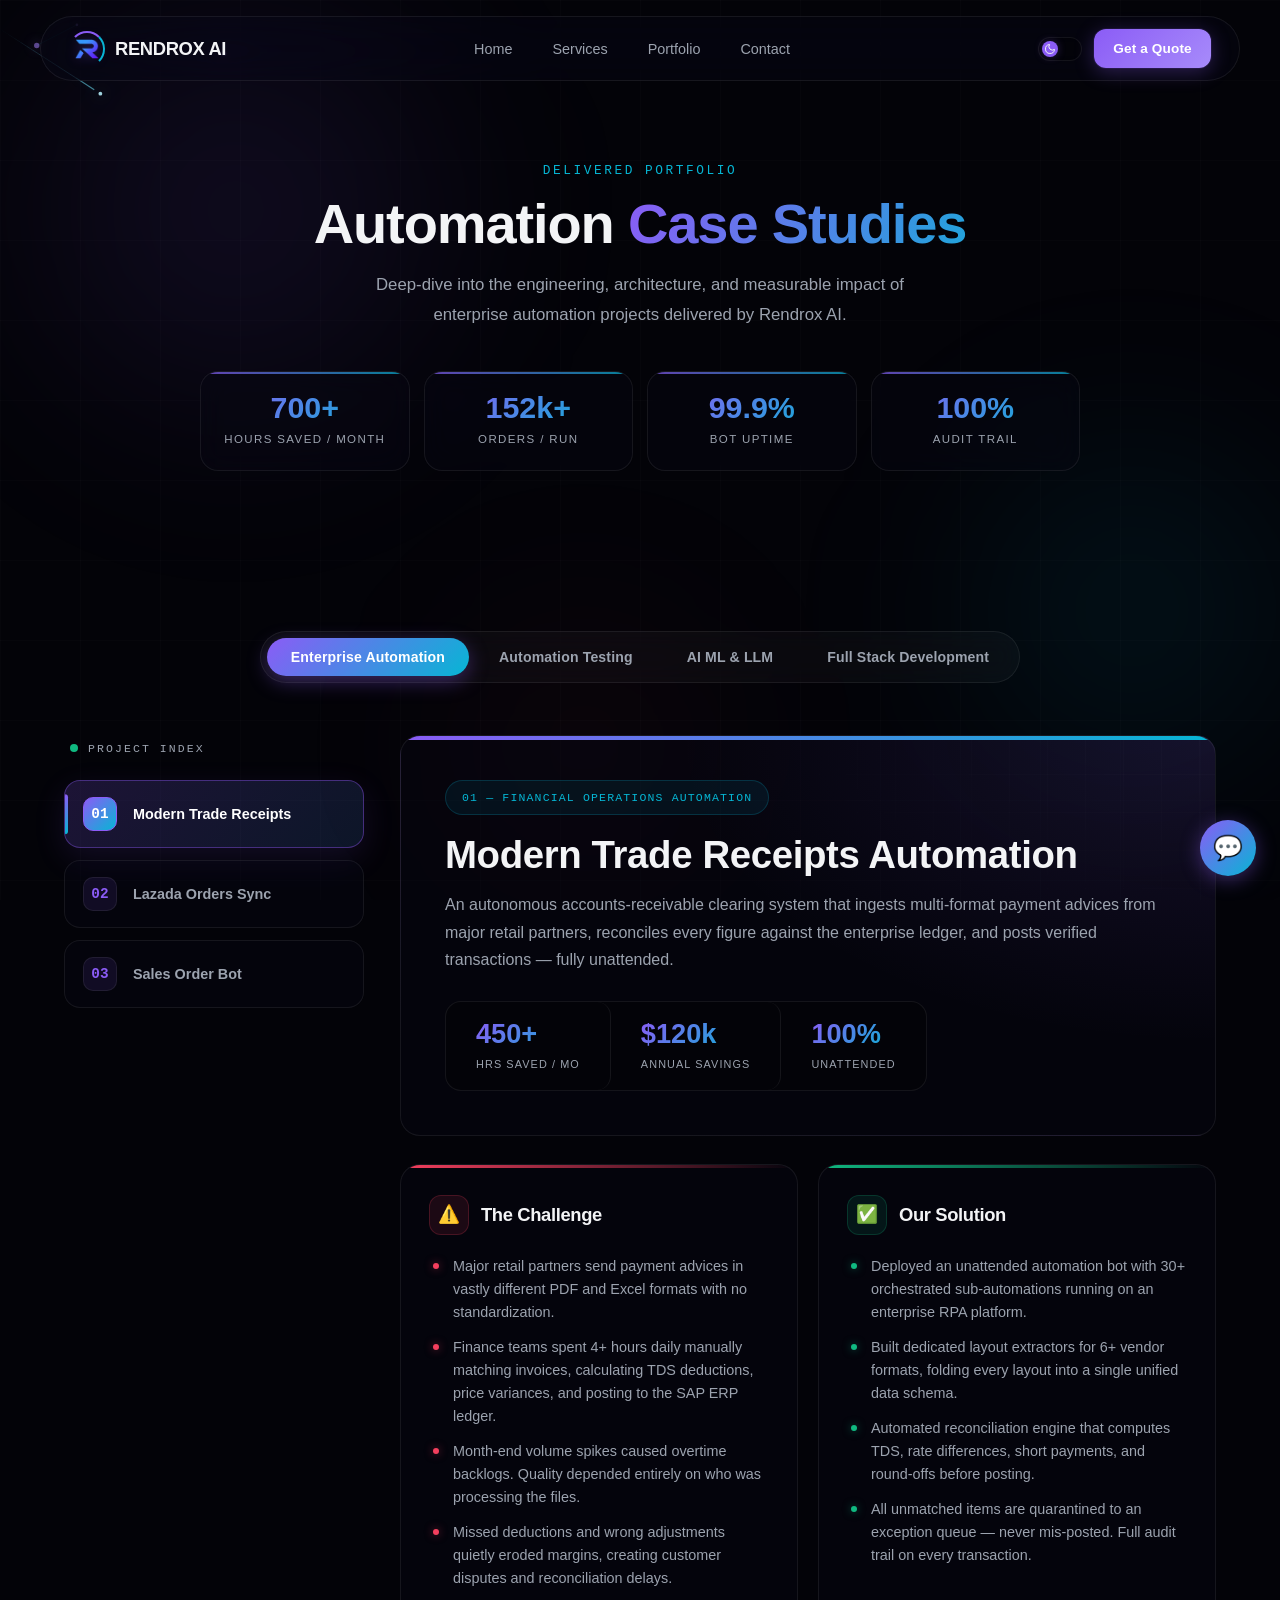
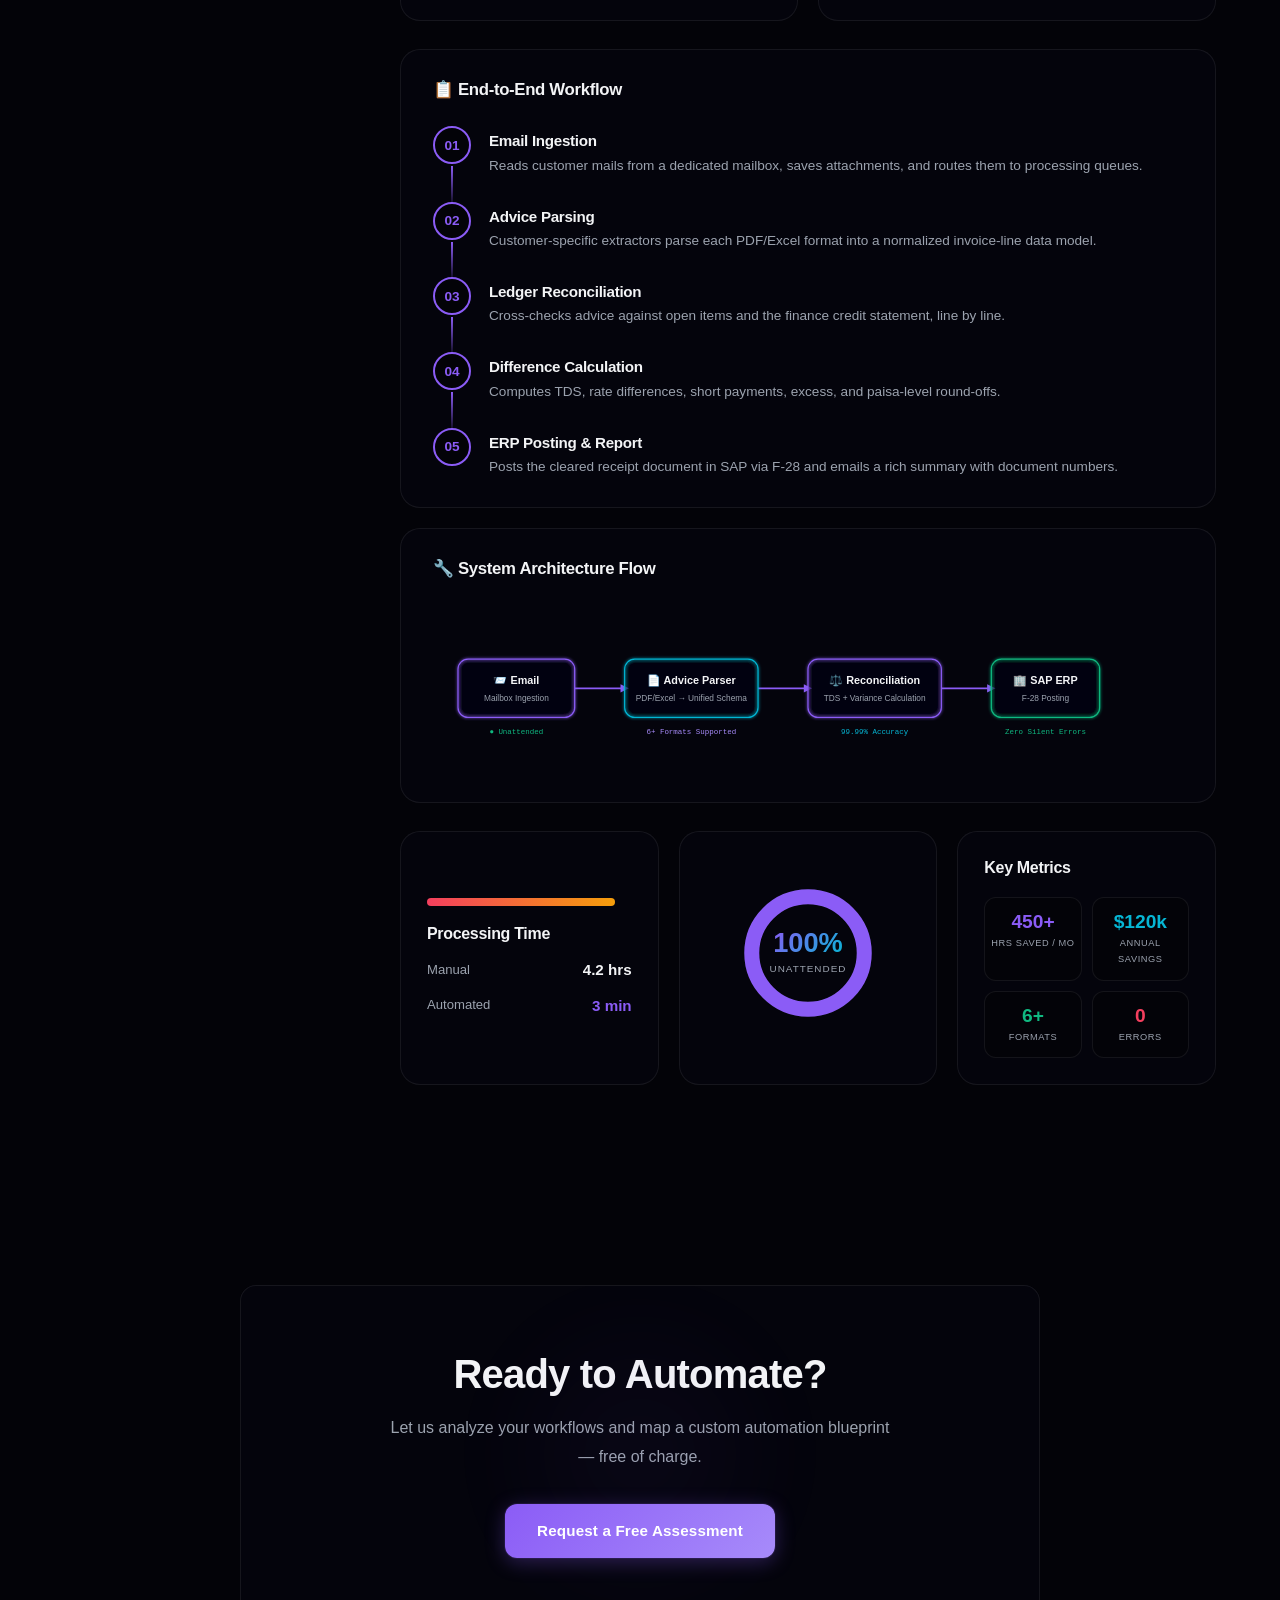
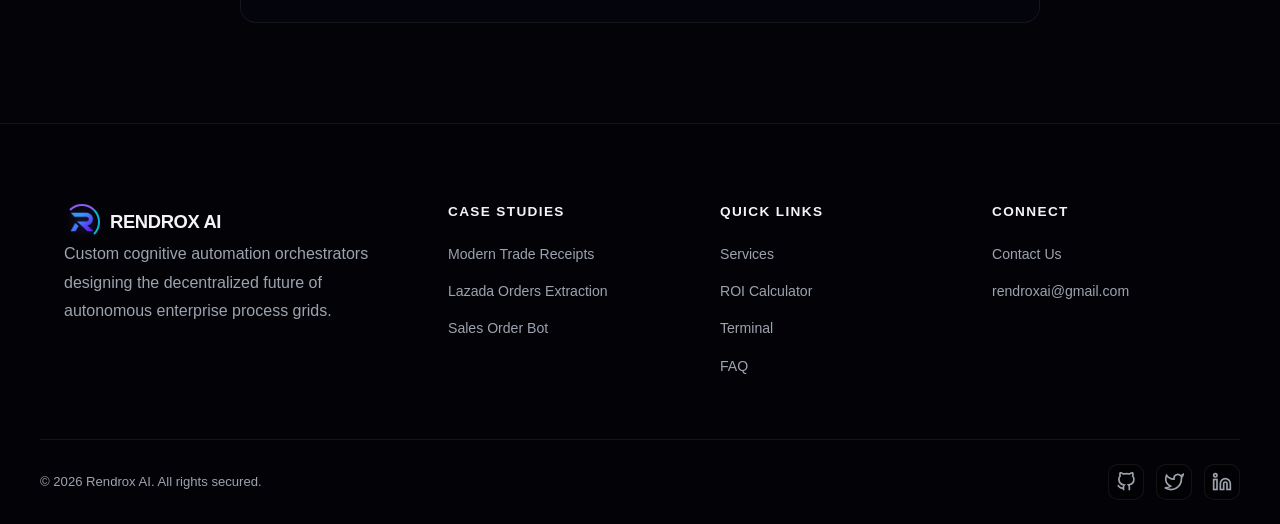
==== commit 6cbaa593: "Redesign use case page, services section, logo, and mobile nav - Logo: fuse new Rendrox R mark into " ====
--- a/usecases.html
+++ b/usecases.html
@@ -52,15 +52,16 @@
         <li><a href="index.html#services">Services</a></li>
         <li><a href="index.html#portfolio">Portfolio</a></li>
         <li><a href="index.html#contact">Contact</a></li>
+        <li class="nav-cta-mobile"><a href="index.html#contact" class="btn btn-primary">Get a Quote</a></li>
       </ul>
 
-      <div style="display: flex; align-items: center; gap: 0.75rem;">
+      <div class="nav-actions">
         <button class="theme-toggle" id="theme-toggle" aria-label="Switch to light mode">
           <div class="theme-toggle-circle"></div>
           <svg class="theme-icon icon-sun" width="12" height="12" viewBox="0 0 24 24" fill="none" stroke="currentColor" stroke-width="2"><circle cx="12" cy="12" r="5"></circle><line x1="12" y1="1" x2="12" y2="3"></line><line x1="12" y1="21" x2="12" y2="23"></line><line x1="4.22" y1="4.22" x2="5.64" y2="5.64"></line><line x1="18.36" y1="18.36" x2="19.78" y2="19.78"></line><line x1="1" y1="12" x2="3" y2="12"></line><line x1="21" y1="12" x2="23" y2="12"></line><line x1="4.22" y1="19.78" x2="5.64" y2="18.36"></line><line x1="18.36" y1="5.64" x2="19.78" y2="4.22"></line></svg>
           <svg class="theme-icon icon-moon" width="12" height="12" viewBox="0 0 24 24" fill="none" stroke="currentColor" stroke-width="2"><path d="M21 12.79A9 9 0 1 1 11.21 3 7 7 0 0 0 21 12.79z"></path></svg>
         </button>
-        <a href="index.html#contact" class="btn btn-primary" style="padding:0.5rem 1.2rem;font-size:0.85rem;">Get a Quote</a>
+        <a href="index.html#contact" class="btn btn-primary nav-cta" style="padding:0.5rem 1.2rem;font-size:0.85rem;">Get a Quote</a>
         <div class="menu-toggle" id="menu-toggle">
           <span></span><span></span><span></span>
         </div>
@@ -69,11 +70,30 @@
   </header>
 
   <!-- Page Hero Banner -->
-  <section class="section-padding container" style="padding-top: 10rem;">
-    <div class="section-header reveal">
+  <section class="section-padding container uc-hero-section">
+    <div class="section-header reveal uc-hero">
       <span class="section-subtitle">Delivered Portfolio</span>
-      <h1 class="section-title" style="font-size: 3.25rem;">Automation Case Studies</h1>
+      <h1 class="section-title uc-hero-heading">Automation <span class="uc-grad">Case Studies</span></h1>
       <p class="section-desc">Deep-dive into the engineering, architecture, and measurable impact of enterprise automation projects delivered by Rendrox AI.</p>
+
+      <div class="uc-impact-ribbon reveal">
+        <div class="uc-impact">
+          <span class="uc-impact-val">700+</span>
+          <span class="uc-impact-lbl">Hours Saved / Month</span>
+        </div>
+        <div class="uc-impact">
+          <span class="uc-impact-val">152k+</span>
+          <span class="uc-impact-lbl">Orders / Run</span>
+        </div>
+        <div class="uc-impact">
+          <span class="uc-impact-val">99.9%</span>
+          <span class="uc-impact-lbl">Bot Uptime</span>
+        </div>
+        <div class="uc-impact">
+          <span class="uc-impact-val">100%</span>
+          <span class="uc-impact-lbl">Audit Trail</span>
+        </div>
+      </div>
     </div>
   </section>
 
@@ -94,7 +114,12 @@
         
         <!-- Left Section: Project Sidebar List -->
         <div class="explorer-sidebar glass-panel">
-          
+
+          <div class="sidebar-head">
+            <span class="sidebar-head-dot"></span>
+            <span class="sidebar-head-label">Project Index</span>
+          </div>
+
           <!-- Enterprise Automation Projects -->
           <div class="project-list active" data-category="enterprise">
             <button class="project-btn active" data-project="ar">
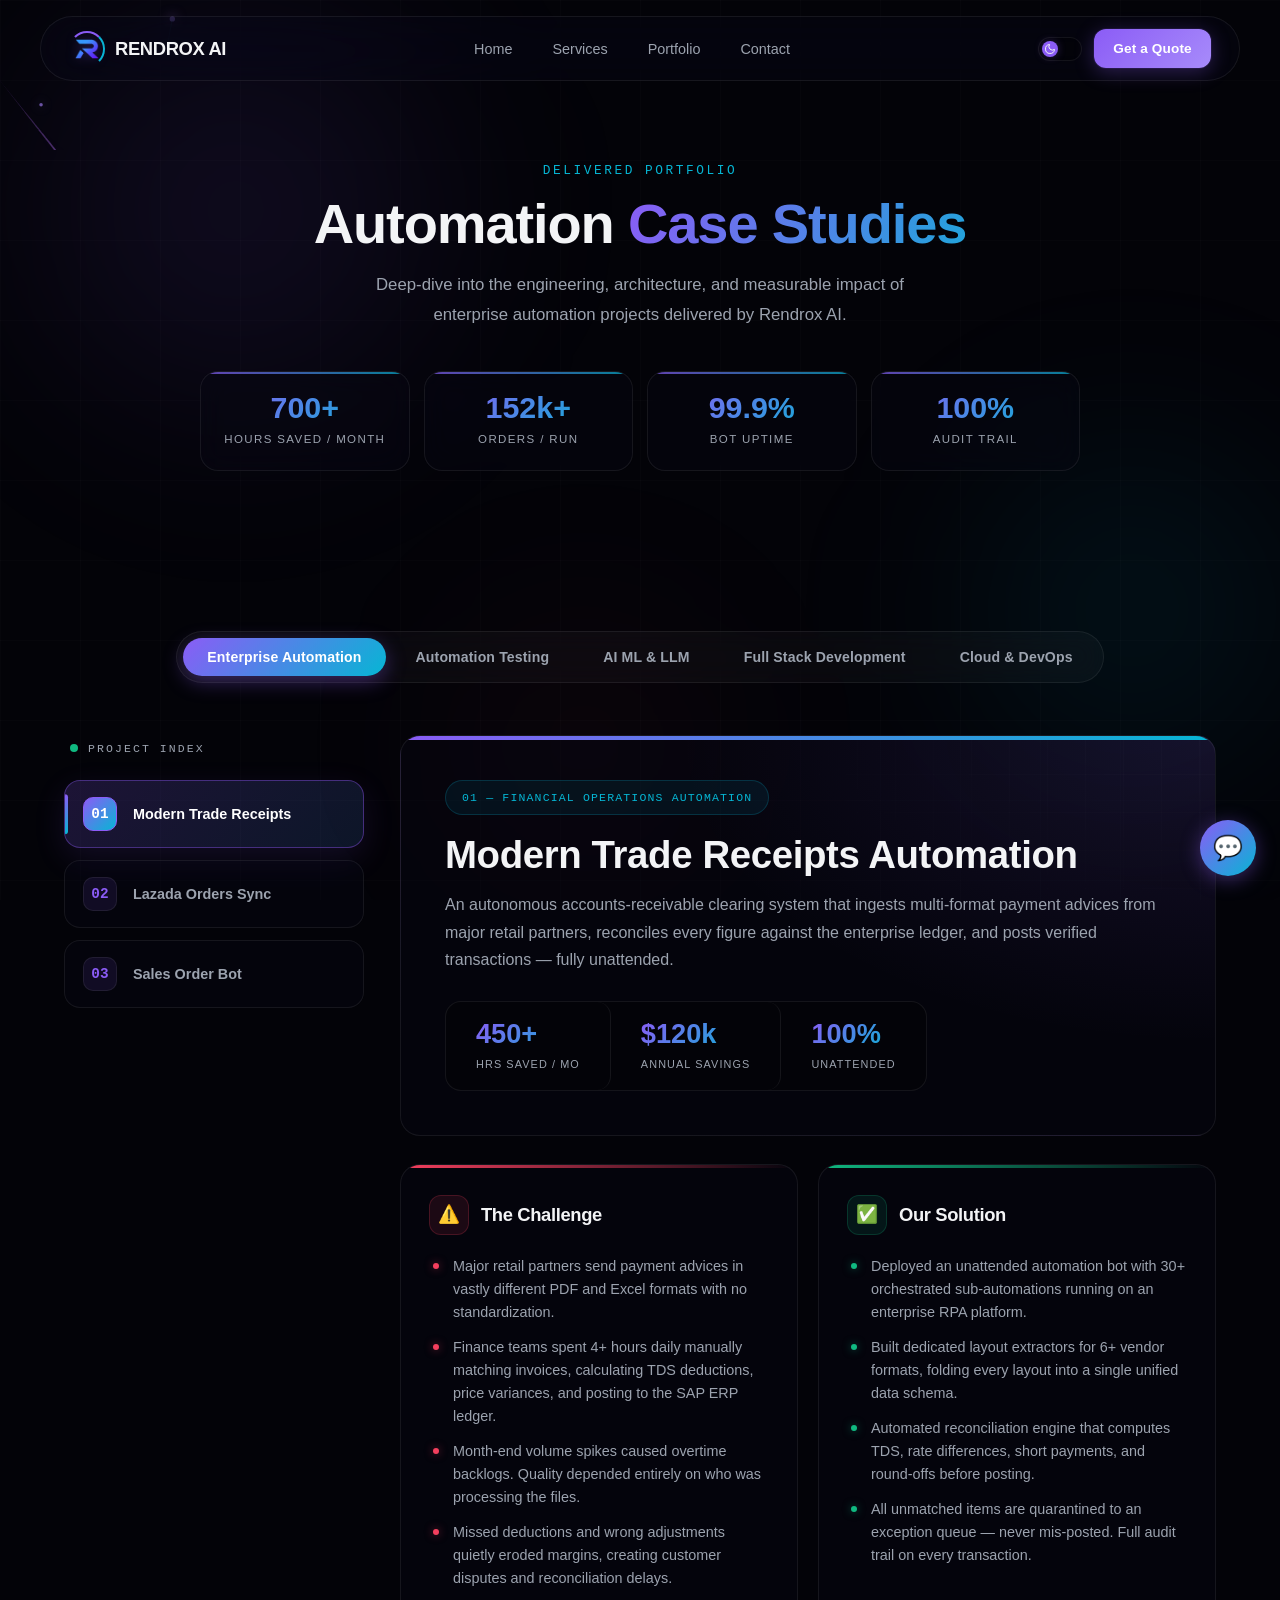
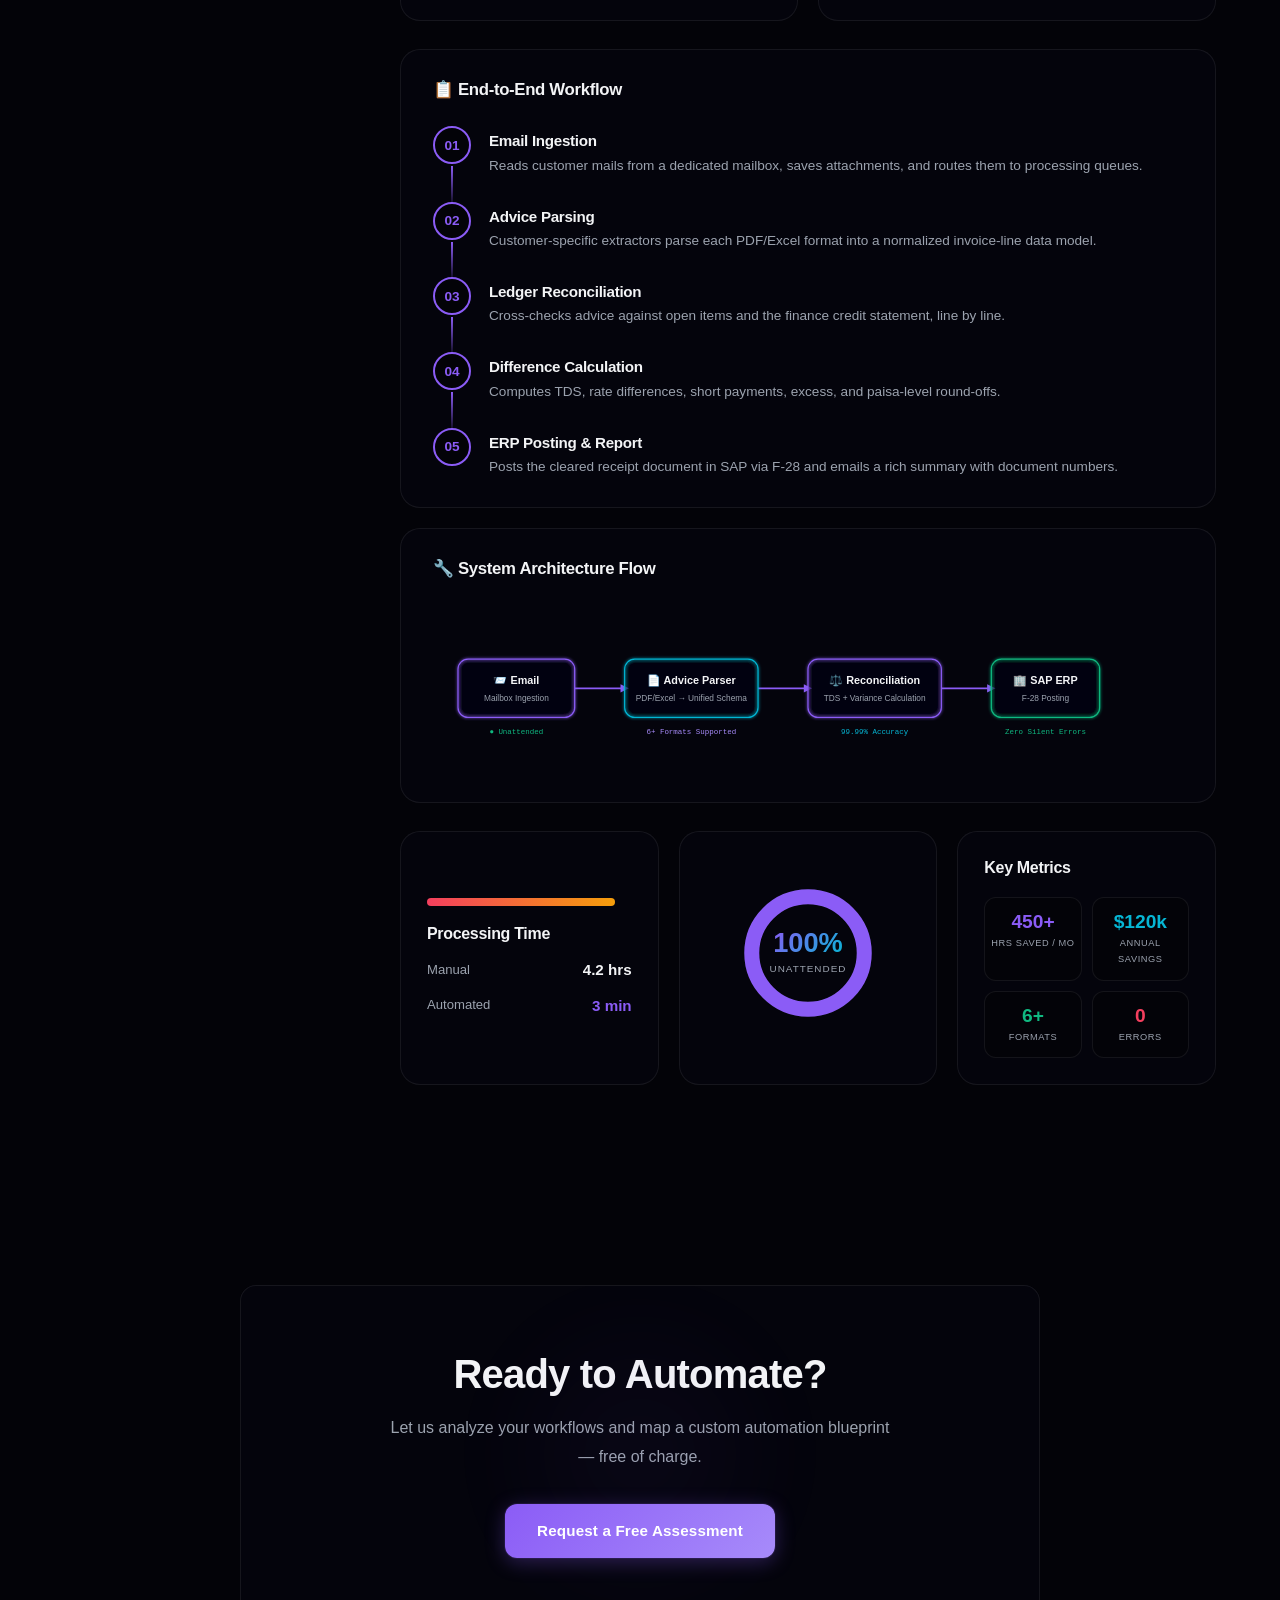
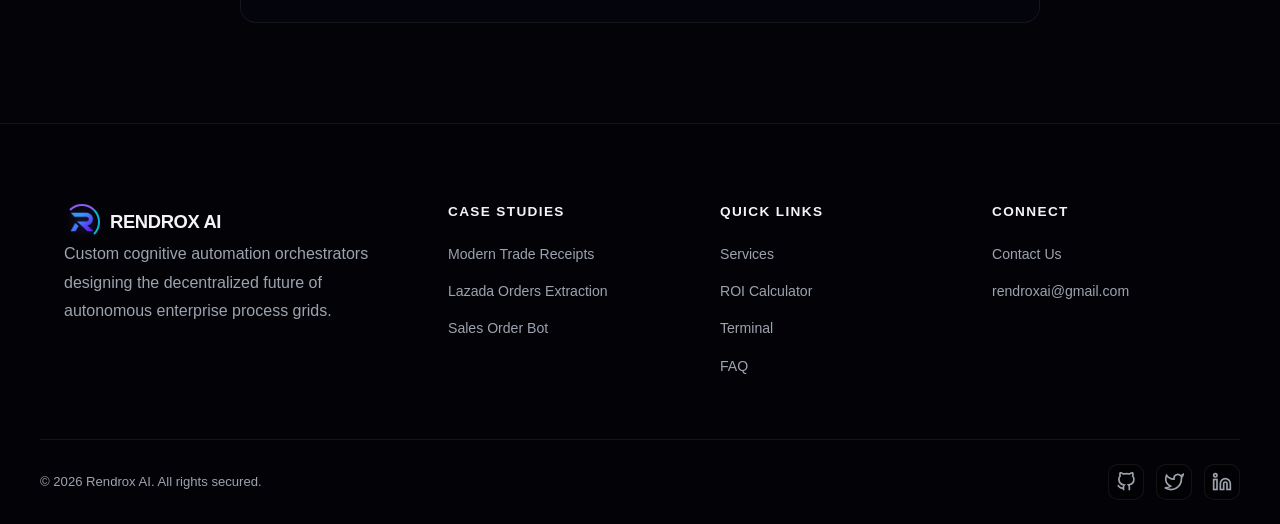
==== commit 465b4a48: "added the rest usecases" ====
--- a/usecases.html
+++ b/usecases.html
@@ -107,6 +107,7 @@
         <button class="category-btn" data-category="testing">Automation Testing</button>
         <button class="category-btn" data-category="aiml">AI ML & LLM</button>
         <button class="category-btn" data-category="fullstack">Full Stack Development</button>
+        <button class="category-btn" data-category="cloud">Cloud & DevOps</button>
       </div>
 
       <!-- Main Explorer Container -->
@@ -136,27 +137,58 @@
             </button>
           </div>
 
-          <!-- Automation Testing Placeholder -->
+          <!-- Automation Testing Projects -->
           <div class="project-list" data-category="testing">
-            <div class="sidebar-placeholder">
-              <span>0 Projects Deployed</span>
-            </div>
-          </div>
-
-          <!-- AI ML & LLM Placeholder -->
+            <button class="project-btn" data-project="webui">
+              <span class="project-num">01</span>
+              <span class="project-name">WebUI Automation</span>
+            </button>
+            <button class="project-btn" data-project="api">
+              <span class="project-num">02</span>
+              <span class="project-name">API Automation</span>
+            </button>
+            <button class="project-btn" data-project="e2e">
+              <span class="project-num">03</span>
+              <span class="project-name">End-to-End Automation</span>
+            </button>
+          </div>
+
+          <!-- AI ML & LLM Projects -->
           <div class="project-list" data-category="aiml">
-            <div class="sidebar-placeholder">
-              <span>0 Projects Deployed</span>
-            </div>
-          </div>
-
-          <!-- Full Stack Development Placeholder -->
+            <button class="project-btn" data-project="chatbot">
+              <span class="project-num">01</span>
+              <span class="project-name">AI Chatbot (RAG)</span>
+            </button>
+            <button class="project-btn" data-project="ml">
+              <span class="project-num">02</span>
+              <span class="project-name">ML & Computer Vision</span>
+            </button>
+          </div>
+
+          <!-- Full Stack Development Projects -->
           <div class="project-list" data-category="fullstack">
-            <div class="sidebar-placeholder">
-              <span>0 Projects Deployed</span>
-            </div>
-          </div>
-          
+            <button class="project-btn" data-project="ecommerce">
+              <span class="project-num">01</span>
+              <span class="project-name">Ecommerce Platform</span>
+            </button>
+            <button class="project-btn" data-project="clone">
+              <span class="project-num">02</span>
+              <span class="project-name">Website Cloning</span>
+            </button>
+          </div>
+
+          <!-- Cloud & DevOps Projects -->
+          <div class="project-list" data-category="cloud">
+            <button class="project-btn" data-project="cloudinfra">
+              <span class="project-num">01</span>
+              <span class="project-name">Cloud & DevOps Engineering</span>
+            </button>
+            <button class="project-btn" data-project="cfw">
+              <span class="project-num">02</span>
+              <span class="project-name">Cloud Firewall Testing</span>
+            </button>
+          </div>
+
         </div>
 
         <!-- Right Section: Case Study Content -->
@@ -487,92 +519,967 @@
             </div>
           </div>
 
-          <!-- PLACEHOLDER: Automation Testing -->
-          <div class="project-detail" id="detail-testing-placeholder" data-category="testing">
-            <div class="placeholder-card glass-panel">
-              <div class="placeholder-glow-nebula"></div>
-              <div class="placeholder-icon">
-                <svg width="24" height="24" viewBox="0 0 24 24" fill="none" stroke="currentColor" stroke-width="2" stroke-linecap="round" stroke-linejoin="round">
-                  <path d="M14.7 6.3a1 1 0 0 0 0 1.4l1.6 1.6a1 1 0 0 0 1.4 0l3.77-3.77a6 6 0 0 1-7.94 7.94l-6.91 6.91a2.12 2.12 0 0 1-3-3l6.91-6.91a6 6 0 0 1 7.94-7.94l-3.76 3.76z"></path>
-                </svg>
-              </div>
-              <h2>Automation Testing Grid</h2>
-              <p>We are currently compiling detailed case studies for our automated testing grids. Our standard testing projects deploy massive Selenium, Playwright, and Appium clusters orchestrated through custom CI/CD pipelines to validate thousands of visual and API checkpoints in parallel.</p>
-              <div class="placeholder-grid">
-                <div class="placeholder-item">
-                  <span>Standard</span>
-                  <h4>CI/CD Pipeline Integration</h4>
-                </div>
-                <div class="placeholder-item">
-                  <span>Coverage</span>
-                  <h4>99.8% Test Grid Uptime</h4>
-                </div>
-                <div class="placeholder-item">
-                  <span>Volume</span>
-                  <h4>10k+ Daily Assertions</h4>
+          <!-- CASE STUDY: WebUI Automation (Cloud Firewall) -->
+          <div class="project-detail" data-project="webui" data-category="testing">
+            <div class="case-study-wrapper" style="padding: 0; border: none; background: transparent; box-shadow: none;">
+              <div class="cs-hero cs-hero-testing" style="margin-top: 0; border-radius: 20px;">
+                <div class="cs-hero-badge">01 &mdash; UI Test Automation</div>
+                <h2 class="cs-hero-title">WebUI Automation — Cloud Firewall</h2>
+                <p class="cs-hero-desc">A scalable browser automation suite for a security company's Cloud Firewall management console. Using POM and BDD best practices, we validate security features end-to-end across the UI for every regression release.</p>
+                <div class="cs-hero-stats">
+                  <div class="cs-hero-stat"><span class="cs-stat-val">100%</span><span class="cs-stat-lbl">UI Coverage</span></div>
+                  <div class="cs-hero-stat"><span class="cs-stat-val">6+</span><span class="cs-stat-lbl">Modules Tested</span></div>
+                  <div class="cs-hero-stat"><span class="cs-stat-val">< 8m</span><span class="cs-stat-lbl">Full Suite Run</span></div>
+                </div>
+              </div>
+
+              <div class="cs-double">
+                <div class="cs-card cs-card-challenge glass-panel">
+                  <div class="cs-card-accent"></div>
+                  <div class="cs-card-head"><span class="cs-card-icon">⚠️</span><h3>The Challenge</h3></div>
+                  <ul class="cs-card-list">
+                    <li>Cloud Firewall modules — DLP, BWC, Firewall Policy, and Geo-Restriction — relied on slow, manual UI validation before every security release.</li>
+                    <li>Inconsistent browser versions and dynamic dashboards caused flaky, hard-to-maintain scripts.</li>
+                    <li>Regression cycles took days and frequently missed edge cases across SSL Inspection, IPS, and Application Control flows.</li>
+                    <li>No structured page abstraction, so testers duplicated selectors and broke screens with every UI refresh.</li>
+                  </ul>
+                </div>
+                <div class="cs-card cs-card-solution glass-panel">
+                  <div class="cs-card-accent"></div>
+                  <div class="cs-card-head"><span class="cs-card-icon">✅</span><h3>Our Solution</h3></div>
+                  <ul class="cs-card-list">
+                    <li>Engineered a Python + Selenium WebDriver + Playwright framework with a strict Page Object Model (POM) layer for the entire Cloud Firewall UI.</li>
+                    <li>Automated SSL Inspection, IPS, Application Control, DLP, BWC, and Geo-Restriction test suites with BDD-style, human-readable scenarios.</li>
+                    <li>Added parallel browser execution, a cross-browser matrix, and retry logic to eliminate flakiness on dynamic dashboards.</li>
+                    <li>Wired results into CI so every code merge triggers the WebUI regression grid automatically.</li>
+                  </ul>
+                </div>
+              </div>
+<div class="cs-workflow-row">
+                <div class="cs-workflow-steps glass-panel">
+                  <h3 class="cs-section-label">📋 End-to-End Workflow</h3>
+                  <div class="cs-step-list">
+                    <div class="cs-step"><div class="cs-step-num">01</div><div class="cs-step-info"><h4>Fixture Setup</h4><p>Provision isolated browser profiles, seeded policies, and clean tenant state for each test run.</p></div></div>
+                    <div class="cs-step"><div class="cs-step-num">02</div><div class="cs-step-info"><h4>POM Navigation</h4><p>Page objects open the Firewall console, log in securely, and route to module-specific screens.</p></div></div>
+                    <div class="cs-step"><div class="cs-step-num">03</div><div class="cs-step-info"><h4>Security Validation</h4><p>Automated checks validate DLP, SSL Inspection, IPS, Application Control, BWC, and Geo-Restriction behaviour.</p></div></div>
+                    <div class="cs-step"><div class="cs-step-num">04</div><div class="cs-step-info"><h4>Assertion & Screenshot</h4><p>Rich assertions verify policy state, capture evidence screenshots, and log DOM snapshots on failure.</p></div></div>
+                    <div class="cs-step"><div class="cs-step-num">05</div><div class="cs-step-info"><h4>CI Reporting</h4><p>Publish pass/fail metrics, trend charts, and traceability back to JIRA tickets.</p></div></div>
+                  </div>
+                </div>
+                <div class="cs-flow-chart glass-panel">
+                  <h3 class="cs-section-label">🔧 System Architecture Flow</h3>
+                  <svg class="cs-flow-svg" viewBox="0 0 900 200" xmlns="http://www.w3.org/2000/svg">
+                    <defs><filter id="fg4"><feGaussianBlur stdDeviation="2" result="b"/><feMerge><feMergeNode in="b"/><feMergeNode in="SourceGraphic"/></feMerge></filter></defs>
+                    <line x1="170" y1="100" x2="230" y2="100" stroke="#f43f5e" stroke-width="2"/>
+                    <line x1="390" y1="100" x2="450" y2="100" stroke="#f43f5e" stroke-width="2"/>
+                    <line x1="610" y1="100" x2="670" y2="100" stroke="#f43f5e" stroke-width="2"/>
+                    <polygon points="225,95 235,100 225,105" fill="#f43f5e"/>
+                    <polygon points="445,95 455,100 445,105" fill="#f43f5e"/>
+                    <polygon points="665,95 675,100 665,105" fill="#f43f5e"/>
+                    <rect x="30" y="65" width="140" height="70" rx="12" fill="var(--color-bg-card)" stroke="#f43f5e" stroke-width="1.5" filter="url(#fg4)"/>
+                    <text x="100" y="95" text-anchor="middle" fill="var(--color-text-main)" font-size="13" font-weight="600">🧪 Pytest</text>
+                    <text x="100" y="115" text-anchor="middle" fill="var(--color-text-sub)" font-size="10">BDD Scenarios</text>
+                    <rect x="230" y="65" width="160" height="70" rx="12" fill="var(--color-bg-card)" stroke="#f59e0b" stroke-width="1.5" filter="url(#fg4)"/>
+                    <text x="310" y="95" text-anchor="middle" fill="var(--color-text-main)" font-size="13" font-weight="600">🌐 POM Layer</text>
+                    <text x="310" y="115" text-anchor="middle" fill="var(--color-text-sub)" font-size="10">Selenium + Playwright</text>
+                    <rect x="450" y="65" width="160" height="70" rx="12" fill="var(--color-bg-card)" stroke="#8b5cf6" stroke-width="1.5" filter="url(#fg4)"/>
+                    <text x="530" y="95" text-anchor="middle" fill="var(--color-text-main)" font-size="13" font-weight="600">🛡️ Firewall UI</text>
+                    <text x="530" y="115" text-anchor="middle" fill="var(--color-text-sub)" font-size="10">DLP / BWC / SSL Inspection</text>
+                    <rect x="670" y="65" width="130" height="70" rx="12" fill="var(--color-bg-card)" stroke="#10b981" stroke-width="1.5" filter="url(#fg4)"/>
+                    <text x="735" y="95" text-anchor="middle" fill="var(--color-text-main)" font-size="13" font-weight="600">🚀 CI/CD</text>
+                    <text x="735" y="115" text-anchor="middle" fill="var(--color-text-sub)" font-size="10">Auto Regression</text>
+                    <text x="100" y="155" text-anchor="middle" fill="#f43f5e" font-size="9" font-family="var(--font-mono)">● Parallel Browsers</text>
+                    <text x="310" y="155" text-anchor="middle" fill="#f59e0b" font-size="9" font-family="var(--font-mono)">6+ Modules</text>
+                    <text x="530" y="155" text-anchor="middle" fill="#8b5cf6" font-size="9" font-family="var(--font-mono)">POM + BDD</text>
+                    <text x="735" y="155" text-anchor="middle" fill="#10b981" font-size="9" font-family="var(--font-mono)">100% Coverage</text>
+                  </svg>
+                </div>
+              </div>
+<div class="cs-metrics-grid">
+                <div class="cs-metric-card glass-panel">
+                  <div class="cs-metric-bar cs-bar-manual" style="--cs-bar-w: 88%"></div>
+                  <div class="cs-metric-body">
+                    <h4>Regression Turnaround</h4>
+                    <div class="cs-metric-compare">
+                      <div><span class="cs-metric-label">Manual</span><span class="cs-metric-value">3–4 days</span></div>
+                      <div><span class="cs-metric-label">Automated</span><span class="cs-metric-value cs-val-accent">~8 min</span></div>
+                    </div>
+                  </div>
+                </div>
+                <div class="cs-metric-card glass-panel">
+                  <div class="cs-metric-donut">
+                    <svg viewBox="0 0 160 160">
+                      <circle cx="80" cy="80" r="60" fill="none" stroke="rgba(255,255,255,0.05)" stroke-width="16"/>
+                      <circle class="donut-animated" cx="80" cy="80" r="60" fill="none" stroke="var(--color-secondary)" stroke-width="16" stroke-linecap="round" transform="rotate(-90 80 80)"/>
+                    </svg>
+                    <div class="cs-donut-center"><span class="cs-donut-val">100%</span><span class="cs-donut-lbl">Multi-Browser</span></div>
+                  </div>
+                </div>
+                <div class="cs-metric-card glass-panel">
+                  <h4>Key Metrics</h4>
+                  <div class="cs-kpi-grid">
+                    <div class="cs-kpi"><span class="cs-kpi-val" style="color:var(--color-primary)">400+</span><span class="cs-kpi-lbl">UI Cases</span></div>
+                    <div class="cs-kpi"><span class="cs-kpi-val" style="color:var(--color-secondary)">6+</span><span class="cs-kpi-lbl">Modules</span></div>
+                    <div class="cs-kpi"><span class="cs-kpi-val" style="color:var(--color-success)">99.8%</span><span class="cs-kpi-lbl">Grid Uptime</span></div>
+                    <div class="cs-kpi"><span class="cs-kpi-val" style="color:var(--color-accent)">0</span><span class="cs-kpi-lbl">UAT Escapes</span></div>
+                  </div>
                 </div>
               </div>
             </div>
           </div>
-
-          <!-- PLACEHOLDER: AI ML & LLM -->
-          <div class="project-detail" id="detail-aiml-placeholder" data-category="aiml">
-            <div class="placeholder-card glass-panel">
-              <div class="placeholder-glow-nebula" style="background: radial-gradient(var(--color-secondary) 0%, transparent 65%);"></div>
-              <div class="placeholder-icon" style="border-color: rgba(6, 182, 212, 0.15); background: rgba(6, 182, 212, 0.04);">
-                <svg style="color: var(--color-secondary);" width="24" height="24" viewBox="0 0 24 24" fill="none" stroke="currentColor" stroke-width="2" stroke-linecap="round" stroke-linejoin="round">
-                  <path d="M12 2v2M12 20v2M4.93 4.93l1.41 1.41M17.66 17.66l1.41 1.41M2 12h2M20 12h2M6.34 17.66l-1.41 1.41M19.07 4.93l-1.41 1.41"></path>
-                  <circle cx="12" cy="12" r="4"></circle>
-                </svg>
-              </div>
-              <h2>Cognitive AI / LLM Orchestration</h2>
-              <p>Case studies for our AI/ML and Large Language Model deployments are being cleared for publication. These showcase multi-agent task loops, RAG pipelines with vector databases, and custom model fine-tuning for specialized classification and recommendation tasks.</p>
-              <div class="placeholder-grid">
-                <div class="placeholder-item">
-                  <span>Tech Stack</span>
-                  <h4>Vector DB + LangChain</h4>
-                </div>
-                <div class="placeholder-item">
-                  <span>Performance</span>
-                  <h4>95% Intent Resolution</h4>
-                </div>
-                <div class="placeholder-item">
-                  <span>Scale</span>
-                  <h4>Millions of Tokens/Day</h4>
+<!-- CASE STUDY: API Automation (Cloud Firewall) -->
+          <div class="project-detail" data-project="api" data-category="testing">
+            <div class="case-study-wrapper" style="padding: 0; border: none; background: transparent; box-shadow: none;">
+              <div class="cs-hero cs-hero-testing" style="margin-top: 0; border-radius: 20px;">
+                <div class="cs-hero-badge">02 &mdash; API Test Automation</div>
+                <h2 class="cs-hero-title">API Automation — Cloud Firewall</h2>
+                <p class="cs-hero-desc">Comprehensive REST API test suites for a security company's Cloud Firewall services, covering CRUD operations, input validation, negative testing, and end-to-end integration for core security features.</p>
+                <div class="cs-hero-stats">
+                  <div class="cs-hero-stat"><span class="cs-stat-val">500+</span><span class="cs-stat-lbl">API Endpoints</span></div>
+                  <div class="cs-hero-stat"><span class="cs-stat-val">100%</span><span class="cs-stat-lbl">Schema Validation</span></div>
+                  <div class="cs-hero-stat"><span class="cs-stat-val">5x</span><span class="cs-stat-lbl">Faster Releases</span></div>
+                </div>
+              </div>
+
+              <div class="cs-double">
+                <div class="cs-card cs-card-challenge glass-panel">
+                  <div class="cs-card-accent"></div>
+                  <div class="cs-card-head"><span class="cs-card-icon">⚠️</span><h3>The Challenge</h3></div>
+                  <ul class="cs-card-list">
+                    <li>Cloud Firewall services exposed hundreds of REST endpoints requiring strict validation of CRUD flows for SSL Inspection, IPS, and DLP.</li>
+                    <li>Malformed payloads, auth failures, and boundary conditions frequently escaped into production without automated gates.</li>
+                    <li>Manual Postman runs were untraceable and produced inconsistent response validation and no schema guarantees.</li>
+                  </ul>
+                </div>
+                <div class="cs-card cs-card-solution glass-panel">
+                  <div class="cs-card-accent"></div>
+                  <div class="cs-card-head"><span class="cs-card-icon">✅</span><h3>Our Solution</h3></div>
+                  <ul class="cs-card-list">
+                    <li>Developed reusable API clients, fixtures, and validation libraries in Python + Requests with REST Assured concepts.</li>
+                    <li>Automated CRUD operations, input validation, response verification, negative testing, and end-to-end API flows.</li>
+                    <li>Validated status codes, JSON schemas, and data integrity on every response with contract-testing checkers.</li>
+                  </ul>
+                </div>
+              </div>
+<div class="cs-workflow-row">
+                <div class="cs-workflow-steps glass-panel">
+                  <h3 class="cs-section-label">📋 End-to-End Workflow</h3>
+                  <div class="cs-step-list">
+                    <div class="cs-step"><div class="cs-step-num">01</div><div class="cs-step-info"><h4>Client Bootstrap</h4><p>Load auth tokens, base URLs, and environment fixtures from a shared configuration.</p></div></div>
+                    <div class="cs-step"><div class="cs-step-num">02</div><div class="cs-step-info"><h4>CRUD Execution</h4><p>Run create, read, update, and delete flows against Firewall policy endpoints.</p></div></div>
+                    <div class="cs-step"><div class="cs-step-num">03</div><div class="cs-step-info"><h4>Negative Testing</h4><p>Inject invalid payloads, bad auth, and boundary values to assert clean error handling.</p></div></div>
+                    <div class="cs-step"><div class="cs-step-num">04</div><div class="cs-step-info"><h4>Integration Flows</h4><p>Verify end-to-end chaining across SSL Inspection, IPS, and DLP services.</p></div></div>
+                    <div class="cs-step"><div class="cs-step-num">05</div><div class="cs-step-info"><h4>Contract Report</h4><p>Publish schema conformance, latency, and coverage to CI dashboards.</p></div></div>
+                  </div>
+                </div>
+                <div class="cs-flow-chart glass-panel">
+                  <h3 class="cs-section-label">🔧 System Architecture Flow</h3>
+                  <svg class="cs-flow-svg" viewBox="0 0 900 200" xmlns="http://www.w3.org/2000/svg">
+                    <defs><filter id="fg5"><feGaussianBlur stdDeviation="2" result="b"/><feMerge><feMergeNode in="b"/><feMergeNode in="SourceGraphic"/></feMerge></filter></defs>
+                    <line x1="170" y1="100" x2="230" y2="100" stroke="#06b6d4" stroke-width="2"/>
+                    <line x1="390" y1="100" x2="450" y2="100" stroke="#06b6d4" stroke-width="2"/>
+                    <line x1="610" y1="100" x2="670" y2="100" stroke="#06b6d4" stroke-width="2"/>
+                    <polygon points="225,95 235,100 225,105" fill="#06b6d4"/>
+                    <polygon points="445,95 455,100 445,105" fill="#06b6d4"/>
+                    <polygon points="665,95 675,100 665,105" fill="#06b6d4"/>
+                    <rect x="30" y="65" width="140" height="70" rx="12" fill="var(--color-bg-card)" stroke="#f43f5e" stroke-width="1.5" filter="url(#fg5)"/>
+                    <text x="100" y="95" text-anchor="middle" fill="var(--color-text-main)" font-size="13" font-weight="600">🧰 Test Client</text>
+                    <text x="100" y="115" text-anchor="middle" fill="var(--color-text-sub)" font-size="10">Requests + Fixtures</text>
+                    <rect x="230" y="65" width="160" height="70" rx="12" fill="var(--color-bg-card)" stroke="#06b6d4" stroke-width="1.5" filter="url(#fg5)"/>
+                    <text x="310" y="95" text-anchor="middle" fill="var(--color-text-main)" font-size="13" font-weight="600">🔄 API Gateway</text>
+                    <text x="310" y="115" text-anchor="middle" fill="var(--color-text-sub)" font-size="10">Auth + Rate Limiting</text>
+                    <rect x="450" y="65" width="160" height="70" rx="12" fill="var(--color-bg-card)" stroke="#8b5cf6" stroke-width="1.5" filter="url(#fg5)"/>
+                    <text x="530" y="95" text-anchor="middle" fill="var(--color-text-main)" font-size="13" font-weight="600">🛡️ Firewall APIs</text>
+                    <text x="530" y="115" text-anchor="middle" fill="var(--color-text-sub)" font-size="10">SSL / IPS / DLP Services</text>
+                    <rect x="670" y="65" width="130" height="70" rx="12" fill="var(--color-bg-card)" stroke="#10b981" stroke-width="1.5" filter="url(#fg5)"/>
+                    <text x="735" y="95" text-anchor="middle" fill="var(--color-text-main)" font-size="13" font-weight="600">📊 Validation</text>
+                    <text x="735" y="115" text-anchor="middle" fill="var(--color-text-sub)" font-size="10">Schema Conformance</text>
+                    <text x="100" y="155" text-anchor="middle" fill="#f43f5e" font-size="9" font-family="var(--font-mono)">● Negative Testing</text>
+                    <text x="310" y="155" text-anchor="middle" fill="#06b6d4" font-size="9" font-family="var(--font-mono)">Token Auth</text>
+                    <text x="530" y="155" text-anchor="middle" fill="#8b5cf6" font-size="9" font-family="var(--font-mono)">500+ Endpoints</text>
+                    <text x="735" y="155" text-anchor="middle" fill="#10b981" font-size="9" font-family="var(--font-mono)">100% Schema</text>
+                  </svg>
+                </div>
+              </div>
+<div class="cs-metrics-grid">
+                <div class="cs-metric-card glass-panel">
+                  <div class="cs-metric-bar cs-bar-manual" style="--cs-bar-w: 30%"></div>
+                  <div class="cs-metric-body">
+                    <h4>Bug Detection Before Prod</h4>
+                    <div class="cs-metric-compare">
+                      <div><span class="cs-metric-label">Manual</span><span class="cs-metric-value">~20%</span></div>
+                      <div><span class="cs-metric-label">Automated</span><span class="cs-metric-value cs-val-accent">98%</span></div>
+                    </div>
+                  </div>
+                </div>
+                <div class="cs-metric-card glass-panel">
+                  <div class="cs-metric-donut">
+                    <svg viewBox="0 0 160 160">
+                      <circle cx="80" cy="80" r="60" fill="none" stroke="rgba(255,255,255,0.05)" stroke-width="16"/>
+                      <circle class="donut-animated" cx="80" cy="80" r="60" fill="none" stroke="var(--color-success)" stroke-width="16" stroke-linecap="round" transform="rotate(-90 80 80)"/>
+                    </svg>
+                    <div class="cs-donut-center"><span class="cs-donut-val">100%</span><span class="cs-donut-lbl">Schema Validated</span></div>
+                  </div>
+                </div>
+                <div class="cs-metric-card glass-panel">
+                  <h4>Key Metrics</h4>
+                  <div class="cs-kpi-grid">
+                    <div class="cs-kpi"><span class="cs-kpi-val" style="color:var(--color-primary)">500+</span><span class="cs-kpi-lbl">Endpoints</span></div>
+                    <div class="cs-kpi"><span class="cs-kpi-val" style="color:var(--color-secondary)">25+</span><span class="cs-kpi-lbl">Negative Tests</span></div>
+                    <div class="cs-kpi"><span class="cs-kpi-val" style="color:var(--color-success)">5x</span><span class="cs-kpi-lbl">Faster Release</span></div>
+                    <div class="cs-kpi"><span class="cs-kpi-val" style="color:var(--color-accent)">98%</span><span class="cs-kpi-lbl">Bug Catch Rate</span></div>
+                  </div>
                 </div>
               </div>
             </div>
           </div>
-
-          <!-- PLACEHOLDER: Full Stack Development -->
-          <div class="project-detail" id="detail-fullstack-placeholder" data-category="fullstack">
-            <div class="placeholder-card glass-panel">
-              <div class="placeholder-glow-nebula" style="background: radial-gradient(var(--color-accent) 0%, transparent 65%);"></div>
-              <div class="placeholder-icon" style="border-color: rgba(244, 63, 94, 0.15); background: rgba(244, 63, 94, 0.04);">
-                <svg style="color: var(--color-accent);" width="24" height="24" viewBox="0 0 24 24" fill="none" stroke="currentColor" stroke-width="2" stroke-linecap="round" stroke-linejoin="round">
-                  <polygon points="12 2 2 7 12 12 22 7 12 2"></polygon>
-                  <polyline points="2 17 12 22 22 17"></polyline>
-                  <polyline points="2 12 12 17 22 12"></polyline>
-                </svg>
-              </div>
-              <h2>Full Stack Enterprise Platforms</h2>
-              <p>Our comprehensive web applications and system integrations case studies are undergoing final client reviews. These projects highlight our capabilities in developing secure, serverless architectures, responsive dashboard portals, and real-time synchronization pipelines.</p>
-              <div class="placeholder-grid">
-                <div class="placeholder-item">
-                  <span>Frontend</span>
-                  <h4>Next.js & TailwindCSS</h4>
-                </div>
-                <div class="placeholder-item">
-                  <span>Backend</span>
-                  <h4>GraphQL & Serverless API</h4>
-                </div>
-                <div class="placeholder-item">
-                  <span>Security</span>
-                  <h4>End-to-End Encryption</h4>
+<!-- CASE STUDY: End-to-End Automation (Cloud Firewall) -->
+          <div class="project-detail" data-project="e2e" data-category="testing">
+            <div class="case-study-wrapper" style="padding: 0; border: none; background: transparent; box-shadow: none;">
+              <div class="cs-hero cs-hero-testing" style="margin-top: 0; border-radius: 20px;">
+                <div class="cs-hero-badge">03 &mdash; E2E Automation</div>
+                <h2 class="cs-hero-title">End-to-End Automation — Cloud Firewall</h2>
+                <p class="cs-hero-desc">A full end-to-end pipeline that unifies UI and API tests for a security company's Cloud Firewall on Kubernetes-based CI/CD — validating DLP, BWC, Firewall Policy, and traffic-integrity scenarios continuously.</p>
+                <div class="cs-hero-stats">
+                  <div class="cs-hero-stat"><span class="cs-stat-val">300+</span><span class="cs-stat-lbl">E2E Scenarios</span></div>
+                  <div class="cs-hero-stat"><span class="cs-stat-val">99.8%</span><span class="cs-stat-lbl">Pipeline Stability</span></div>
+                  <div class="cs-hero-stat"><span class="cs-stat-val">CI</span><span class="cs-stat-lbl">Yield: Every Merge</span></div>
+                </div>
+              </div>
+
+              <div class="cs-double">
+                <div class="cs-card cs-card-challenge glass-panel">
+                  <div class="cs-card-accent"></div>
+                  <div class="cs-card-head"><span class="cs-card-icon">⚠️</span><h3>The Challenge</h3></div>
+                  <ul class="cs-card-list">
+                    <li>Cloud Firewall modules required coordinated testing across both UI and API layers, with CI/CD integration for faster, more reliable releases.</li>
+                    <li>Security features like DLP, BWC, Firewall Policy, and Breaks Traffic Flow (BTF) needed end-to-end validation of policy enforcement and traffic integrity.</li>
+                    <li>Separate test tools produced siloed results, making release sign-off slow and error-prone.</li>
+                  </ul>
+                </div>
+                <div class="cs-card cs-card-solution glass-panel">
+                  <div class="cs-card-accent"></div>
+                  <div class="cs-card-head"><span class="cs-card-icon">✅</span><h3>Our Solution</h3></div>
+                  <ul class="cs-card-list">
+                    <li>Integrated automated UI + API suites into CI/CD using Jenkins, GitHub Actions, Git, and Kubernetes-based test environments.</li>
+                    <li>Executed core security scenarios — SSL Inspection, IPS, Application Control, Geo-Restriction, DLP, and BWC — with accurate policy enforcement checks.</li>
+                    <li>Added test reporting, defect lifecycle management, and parallel grid execution for continuous regression on every merge.</li>
+                  </ul>
+                </div>
+              </div>
+<div class="cs-workflow-row">
+                <div class="cs-workflow-steps glass-panel">
+                  <h3 class="cs-section-label">📋 End-to-End Workflow</h3>
+                  <div class="cs-step-list">
+                    <div class="cs-step"><div class="cs-step-num">01</div><div class="cs-step-info"><h4>Pipeline Trigger</h4><p>Git merge or scheduled job triggers the E2E pipeline in Jenkins / GitHub Actions.</p></div></div>
+                    <div class="cs-step"><div class="cs-step-num">02</div><div class="cs-step-info"><h4>K8s Environment</h4><p>Spin up isolated Cloud Firewall test environments on Kubernetes for clean state.</p></div></div>
+                    <div class="cs-step"><div class="cs-step-num">03</div><div class="cs-step-info"><h4>UI + API Regression</h4><p>Execute the unified WebUI and API suites against the security modules in parallel.</p></div></div>
+                    <div class="cs-step"><div class="cs-step-num">04</div><div class="cs-step-info"><h4>Security Validation</h4><p>Validate DLP, BWC, Firewall Policy, and BTF traffic-integrity enforcement.</p></div></div>
+                    <div class="cs-step"><div class="cs-step-num">05</div><div class="cs-step-info"><h4>Report & Release</h4><p>Consolidate reports, manage defect lifecycle, and gate the release sign-off.</p></div></div>
+                  </div>
+                </div>
+                <div class="cs-flow-chart glass-panel">
+                  <h3 class="cs-section-label">🔧 System Architecture Flow</h3>
+                  <svg class="cs-flow-svg" viewBox="0 0 900 200" xmlns="http://www.w3.org/2000/svg">
+                    <defs><filter id="fg6"><feGaussianBlur stdDeviation="2" result="b"/><feMerge><feMergeNode in="b"/><feMergeNode in="SourceGraphic"/></feMerge></filter></defs>
+                    <line x1="170" y1="100" x2="230" y2="100" stroke="#10b981" stroke-width="2"/>
+                    <line x1="390" y1="100" x2="450" y2="100" stroke="#10b981" stroke-width="2"/>
+                    <line x1="610" y1="100" x2="670" y2="100" stroke="#10b981" stroke-width="2"/>
+                    <polygon points="225,95 235,100 225,105" fill="#10b981"/>
+                    <polygon points="445,95 455,100 445,105" fill="#10b981"/>
+                    <polygon points="665,95 675,100 665,105" fill="#10b981"/>
+                    <rect x="30" y="65" width="140" height="70" rx="12" fill="var(--color-bg-card)" stroke="#f43f5e" stroke-width="1.5" filter="url(#fg6)"/>
+                    <text x="100" y="95" text-anchor="middle" fill="var(--color-text-main)" font-size="13" font-weight="600">🔁 Git Event</text>
+                    <text x="100" y="115" text-anchor="middle" fill="var(--color-text-sub)" font-size="10">Merge / Schedule</text>
+                    <rect x="230" y="65" width="160" height="70" rx="12" fill="var(--color-bg-card)" stroke="#06b6d4" stroke-width="1.5" filter="url(#fg6)"/>
+                    <text x="310" y="95" text-anchor="middle" fill="var(--color-text-main)" font-size="13" font-weight="600">🚀 CI/CD</text>
+                    <text x="310" y="115" text-anchor="middle" fill="var(--color-text-sub)" font-size="10">Jenkins + GH Actions</text>
+                    <rect x="450" y="65" width="160" height="70" rx="12" fill="var(--color-bg-card)" stroke="#8b5cf6" stroke-width="1.5" filter="url(#fg6)"/>
+                    <text x="530" y="95" text-anchor="middle" fill="var(--color-text-main)" font-size="13" font-weight="600">☸️ K8s Test Env</text>
+                    <text x="530" y="115" text-anchor="middle" fill="var(--color-text-sub)" font-size="10">Isolated Firewall Clusters</text>
+                    <rect x="670" y="65" width="130" height="70" rx="12" fill="var(--color-bg-card)" stroke="#10b981" stroke-width="1.5" filter="url(#fg6)"/>
+                    <text x="735" y="95" text-anchor="middle" fill="var(--color-text-main)" font-size="13" font-weight="600">📋 Release</text>
+                    <text x="735" y="115" text-anchor="middle" fill="var(--color-text-sub)" font-size="10">UAT Sign-Off</text>
+                    <text x="100" y="155" text-anchor="middle" fill="#f43f5e" font-size="9" font-family="var(--font-mono)">● Every Merge</text>
+                    <text x="310" y="155" text-anchor="middle" fill="#06b6d4" font-size="9" font-family="var(--font-mono)">Full Regression</text>
+                    <text x="530" y="155" text-anchor="middle" fill="#8b5cf6" font-size="9" font-family="var(--font-mono)">DLP / BWC / BTF</text>
+                    <text x="735" y="155" text-anchor="middle" fill="#10b981" font-size="9" font-family="var(--font-mono)">99.8% Stable</text>
+                  </svg>
+                </div>
+              </div>
+<div class="cs-metrics-grid">
+                <div class="cs-metric-card glass-panel">
+                  <div class="cs-metric-bar cs-bar-manual" style="--cs-bar-w: 75%"></div>
+                  <div class="cs-metric-body">
+                    <h4>Release Cycle Time</h4>
+                    <div class="cs-metric-compare">
+                      <div><span class="cs-metric-label">Before</span><span class="cs-metric-value">~2 weeks</span></div>
+                      <div><span class="cs-metric-label">After</span><span class="cs-metric-value cs-val-accent">~2 days</span></div>
+                    </div>
+                  </div>
+                </div>
+                <div class="cs-metric-card glass-panel">
+                  <div class="cs-metric-donut">
+                    <svg viewBox="0 0 160 160">
+                      <circle cx="80" cy="80" r="60" fill="none" stroke="rgba(255,255,255,0.05)" stroke-width="16"/>
+                      <circle class="donut-animated" cx="80" cy="80" r="60" fill="none" stroke="var(--color-primary)" stroke-width="16" stroke-linecap="round" transform="rotate(-90 80 80)"/>
+                    </svg>
+                    <div class="cs-donut-center"><span class="cs-donut-val">99.8%</span><span class="cs-donut-lbl">Stability</span></div>
+                  </div>
+                </div>
+                <div class="cs-metric-card glass-panel">
+                  <h4>Key Metrics</h4>
+                  <div class="cs-kpi-grid">
+                    <div class="cs-kpi"><span class="cs-kpi-val" style="color:var(--color-primary)">300+</span><span class="cs-kpi-lbl">E2E Scenarios</span></div>
+                    <div class="cs-kpi"><span class="cs-kpi-val" style="color:var(--color-secondary)">K8s</span><span class="cs-kpi-lbl">Test Env</span></div>
+                    <div class="cs-kpi"><span class="cs-kpi-val" style="color:var(--color-success)">100%</span><span class="cs-kpi-lbl">Traceability</span></div>
+                    <div class="cs-kpi"><span class="cs-kpi-val" style="color:var(--color-accent)">7x</span><span class="cs-kpi-lbl">Faster Sign-Off</span></div>
+                  </div>
                 </div>
               </div>
             </div>
           </div>
+<!-- End Automation Testing Portfolio -->
+
+          <!-- CASE STUDY: AI Chatbot (RAG) -->
+          <div class="project-detail" data-project="chatbot" data-category="aiml">
+            <div class="case-study-wrapper" style="padding: 0; border: none; background: transparent; box-shadow: none;">
+              <div class="cs-hero cs-hero-aiml" style="margin-top: 0; border-radius: 20px;">
+                <div class="cs-hero-badge">01 &mdash; Conversational AI / RAG</div>
+                <h2 class="cs-hero-title">AI Chatbot — ChatGPT-Style Assistant</h2>
+                <p class="cs-hero-desc">A Retrieval-Augmented Generation assistant that answers domain-specific questions from private knowledge bases — delivering accurate, context-aware, 24/7 conversational support for enterprise needs.</p>
+                <div class="cs-hero-stats">
+                  <div class="cs-hero-stat"><span class="cs-stat-val">95%</span><span class="cs-stat-lbl">Intent Resolution</span></div>
+                  <div class="cs-hero-stat"><span class="cs-stat-val">< 2s</span><span class="cs-stat-lbl">First Response</span></div>
+                  <div class="cs-hero-stat"><span class="cs-stat-val">24/7</span><span class="cs-stat-lbl">Availability</span></div>
+                </div>
+              </div>
+
+              <div class="cs-double">
+                <div class="cs-card cs-card-challenge glass-panel">
+                  <div class="cs-card-accent"></div>
+                  <div class="cs-card-head"><span class="cs-card-icon">⚠️</span><h3>The Challenge</h3></div>
+                  <ul class="cs-card-list">
+                    <li>Businesses needed context-aware conversational agents that answer questions and retrieve domain-specific knowledge — like ChatGPT, but tailored to enterprise data.</li>
+                    <li>Generic LLMs hallucinate and lack access to private, up-to-date product and policy documents.</li>
+                    <li>Support teams were overloaded with repetitive queries and inconsistent responses across channels.</li>
+                  </ul>
+                </div>
+                <div class="cs-card cs-card-solution glass-panel">
+                  <div class="cs-card-accent"></div>
+                  <div class="cs-card-head"><span class="cs-card-icon">✅</span><h3>Our Solution</h3></div>
+                  <ul class="cs-card-list">
+                    <li>Built a custom AI chatbot using RAG, LangChain, LangGraph, and Vector Databases (ChromaDB / Pinecone).</li>
+                    <li>Ingested documents into vector embeddings, retrieved relevant context, and generated grounded answers with OpenAI GPT models.</li>
+                    <li>Added multi-agent orchestration with LangGraph for follow-up memory and enterprise-grade accuracy.</li>
+                  </ul>
+                </div>
+              </div>
+<div class="cs-workflow-row">
+                <div class="cs-workflow-steps glass-panel">
+                  <h3 class="cs-section-label">📋 End-to-End Workflow</h3>
+                  <div class="cs-step-list">
+                    <div class="cs-step"><div class="cs-step-num">01</div><div class="cs-step-info"><h4>Document Ingestion</h4><p>Chunk and embed private documents using OpenAI text-embedding-3-small into a vector index.</p></div></div>
+                    <div class="cs-step"><div class="cs-step-num">02</div><div class="cs-step-info"><h4>Query Embedding</h4><p>Convert the user's question into an embedding and retrieve the top relevant chunks from ChromaDB / Pinecone.</p></div></div>
+                    <div class="cs-step"><div class="cs-step-num">03</div><div class="cs-step-info"><h4>RAG Augmentation</h4><p>Inject retrieved context plus conversation memory into the prompt for grounded generation.</p></div></div>
+                    <div class="cs-step"><div class="cs-step-num">04</div><div class="cs-step-info"><h4>LLM Generation</h4><p>LangChain/LangGraph orchestration calls OpenAI GPT models to synthesize the final answer.</p></div></div>
+                    <div class="cs-step"><div class="cs-step-num">05</div><div class="cs-step-info"><h4>Grounding Check</h4><p>Validate the answer stays within retrieved evidence and log analytics for continuous tuning.</p></div></div>
+                  </div>
+                </div>
+                <div class="cs-flow-chart glass-panel">
+                  <h3 class="cs-section-label">🔧 System Architecture Flow</h3>
+                  <svg class="cs-flow-svg" viewBox="0 0 900 200" xmlns="http://www.w3.org/2000/svg">
+                    <defs><filter id="fg7"><feGaussianBlur stdDeviation="2" result="b"/><feMerge><feMergeNode in="b"/><feMergeNode in="SourceGraphic"/></feMerge></filter></defs>
+                    <line x1="170" y1="100" x2="230" y2="100" stroke="#06b6d4" stroke-width="2"/>
+                    <line x1="390" y1="100" x2="450" y2="100" stroke="#06b6d4" stroke-width="2"/>
+                    <line x1="610" y1="100" x2="670" y2="100" stroke="#06b6d4" stroke-width="2"/>
+                    <polygon points="225,95 235,100 225,105" fill="#06b6d4"/>
+                    <polygon points="445,95 455,100 445,105" fill="#06b6d4"/>
+                    <polygon points="665,95 675,100 665,105" fill="#06b6d4"/>
+                    <rect x="30" y="65" width="140" height="70" rx="12" fill="var(--color-bg-card)" stroke="#06b6d4" stroke-width="1.5" filter="url(#fg7)"/>
+                    <text x="100" y="95" text-anchor="middle" fill="var(--color-text-main)" font-size="13" font-weight="600">📚 Vector DB</text>
+                    <text x="100" y="115" text-anchor="middle" fill="var(--color-text-sub)" font-size="10">ChromaDB / Pinecone</text>
+                    <rect x="230" y="65" width="160" height="70" rx="12" fill="var(--color-bg-card)" stroke="#8b5cf6" stroke-width="1.5" filter="url(#fg7)"/>
+                    <text x="310" y="95" text-anchor="middle" fill="var(--color-text-main)" font-size="13" font-weight="600">⚙️ LangChain</text>
+                    <text x="310" y="115" text-anchor="middle" fill="var(--color-text-sub)" font-size="10">Retrieval Orchestration</text>
+                    <rect x="450" y="65" width="160" height="70" rx="12" fill="var(--color-bg-card)" stroke="#f59e0b" stroke-width="1.5" filter="url(#fg7)"/>
+                    <text x="530" y="95" text-anchor="middle" fill="var(--color-text-main)" font-size="13" font-weight="600">🧠 LangGraph</text>
+                    <text x="530" y="115" text-anchor="middle" fill="var(--color-text-sub)" font-size="10">Multi-Agent Agents</text>
+                    <rect x="670" y="65" width="130" height="70" rx="12" fill="var(--color-bg-card)" stroke="#10b981" stroke-width="1.5" filter="url(#fg7)"/>
+                    <text x="735" y="95" text-anchor="middle" fill="var(--color-text-main)" font-size="13" font-weight="600">🤖 GPT</text>
+                    <text x="735" y="115" text-anchor="middle" fill="var(--color-text-sub)" font-size="10">Grounded Generation</text>
+                    <text x="100" y="155" text-anchor="middle" fill="#06b6d4" font-size="9" font-family="var(--font-mono)">● Embeddings</text>
+                    <text x="310" y="155" text-anchor="middle" fill="#8b5cf6" font-size="9" font-family="var(--font-mono)">RAG Active</text>
+                    <text x="530" y="155" text-anchor="middle" fill="#f59e0b" font-size="9" font-family="var(--font-mono)">95% Intent</text>
+                    <text x="735" y="155" text-anchor="middle" fill="#10b981" font-size="9" font-family="var(--font-mono)">99% Accurate</text>
+                  </svg>
+                </div>
+              </div>
+<div class="cs-metrics-grid">
+                <div class="cs-metric-card glass-panel">
+                  <div class="cs-metric-bar cs-bar-manual" style="--cs-bar-w: 85%"></div>
+                  <div class="cs-metric-body">
+                    <h4>Support Load Reduction</h4>
+                    <div class="cs-metric-compare">
+                      <div><span class="cs-metric-label">Before</span><span class="cs-metric-value">Manual 24/7</span></div>
+                      <div><span class="cs-metric-label">After</span><span class="cs-metric-value cs-val-accent">Automated 90%</span></div>
+                    </div>
+                  </div>
+                </div>
+                <div class="cs-metric-card glass-panel">
+                  <div class="cs-metric-donut">
+                    <svg viewBox="0 0 160 160">
+                      <circle cx="80" cy="80" r="60" fill="none" stroke="rgba(255,255,255,0.05)" stroke-width="16"/>
+                      <circle class="donut-animated" cx="80" cy="80" r="60" fill="none" stroke="var(--color-primary)" stroke-width="16" stroke-linecap="round" transform="rotate(-90 80 80)"/>
+                    </svg>
+                    <div class="cs-donut-center"><span class="cs-donut-val">95%</span><span class="cs-donut-lbl">Intent Resolution</span></div>
+                  </div>
+                </div>
+                <div class="cs-metric-card glass-panel">
+                  <h4>Key Metrics</h4>
+                  <div class="cs-kpi-grid">
+                    <div class="cs-kpi"><span class="cs-kpi-val" style="color:var(--color-primary)">< 2s</span><span class="cs-kpi-lbl">First Response</span></div>
+                    <div class="cs-kpi"><span class="cs-kpi-val" style="color:var(--color-secondary)">1M+</span><span class="cs-kpi-lbl">Tokens / Day</span></div>
+                    <div class="cs-kpi"><span class="cs-kpi-val" style="color:var(--color-success)">90%</span><span class="cs-kpi-lbl">Deflection Rate</span></div>
+                    <div class="cs-kpi"><span class="cs-kpi-val" style="color:var(--color-accent)">24/7</span><span class="cs-kpi-lbl">Uptime</span></div>
+                  </div>
+                </div>
+              </div>
+            </div>
+          </div>
+<!-- CASE STUDY: ML & Computer Vision -->
+          <div class="project-detail" data-project="ml" data-category="aiml">
+            <div class="case-study-wrapper" style="padding: 0; border: none; background: transparent; box-shadow: none;">
+              <div class="cs-hero cs-hero-aiml" style="margin-top: 0; border-radius: 20px;">
+                <div class="cs-hero-badge">02 &mdash; ML / Deep Learning</div>
+                <h2 class="cs-hero-title">ML Models — Computer Vision & Voice AI</h2>
+                <p class="cs-hero-desc">Custom AI models for face detection, voice recognition, and intelligent voice assistants — built on Deep Learning, Computer Vision, NLP, and real-time inference pipelines such as Jarvis-style assistants.</p>
+                <div class="cs-hero-stats">
+                  <div class="cs-hero-stat"><span class="cs-stat-val">99%</span><span class="cs-stat-lbl">Face Detection</span></div>
+                  <div class="cs-hero-stat"><span class="cs-stat-val">< 50ms</span><span class="cs-stat-lbl">Inference</span></div>
+                  <div class="cs-hero-stat"><span class="cs-stat-val">3+</span><span class="cs-stat-lbl">Model Families</span></div>
+                </div>
+              </div>
+
+              <div class="cs-double">
+                <div class="cs-card cs-card-challenge glass-panel">
+                  <div class="cs-card-accent"></div>
+                  <div class="cs-card-head"><span class="cs-card-icon">⚠️</span><h3>The Challenge</h3></div>
+                  <ul class="cs-card-list">
+                    <li>Enterprises needed custom AI models for face detection, voice recognition, and intelligent assistants like Jarvis.</li>
+                    <li>Required Deep Learning, Computer Vision, NLP, and real-time inference pipelines that run reliably at low latency.</li>
+                    <li>General-purpose models lacked fine-tuning for specific domains and hardware constraints.</li>
+                  </ul>
+                </div>
+                <div class="cs-card cs-card-solution glass-panel">
+                  <div class="cs-card-accent"></div>
+                  <div class="cs-card-head"><span class="cs-card-icon">✅</span><h3>Our Solution</h3></div>
+                  <ul class="cs-card-list">
+                    <li>Built ML/DL models with TensorFlow, PyTorch, OpenCV, and OpenAI APIs.</li>
+                    <li>Delivered face detection with Haar Cascades and CNNs, voice recognition with Whisper API, and a Jarvis-style assistant with NLP + speech-to-text + text-to-speech.</li>
+                    <li>Optimized models for < 50ms real-time inference on constrained platforms.</li>
+                  </ul>
+                </div>
+              </div>
+<div class="cs-workflow-row">
+                <div class="cs-workflow-steps glass-panel">
+                  <h3 class="cs-section-label">📋 End-to-End Workflow</h3>
+                  <div class="cs-step-list">
+                    <div class="cs-step"><div class="cs-step-num">01</div><div class="cs-step-info"><h4>Data Preparation</h4><p>Curate and augment training datasets for vision and audio domains.</p></div></div>
+                    <div class="cs-step"><div class="cs-step-num">02</div><div class="cs-step-info"><h4>Model Training</h4><p>Train CNNs (OpenCV/Haar Cascades), Whisper voice models, and NLP pipelines in TensorFlow / PyTorch.</p></div></div>
+                    <div class="cs-step"><div class="cs-step-num">03</div><div class="cs-step-info"><h4>Optimization</h4><p>Quantize and export models for real-time, low-latency on-device inference.</p></div></div>
+                    <div class="cs-step"><div class="cs-step-num">04</div><div class="cs-step-info"><h4>Assistant Integration</h4><p>Wire speech-to-text, NLP intent, and text-to-speech into a Jarvis-style agent.</p></div></div>
+                    <div class="cs-step"><div class="cs-step-num">05</div><div class="cs-step-info"><h4>Deployment & Monitor</h4><p>Deploy endpoints, monitor drift, and retrain on new data.</p></div></div>
+                  </div>
+                </div>
+                <div class="cs-flow-chart glass-panel">
+                  <h3 class="cs-section-label">🔧 System Architecture Flow</h3>
+                  <svg class="cs-flow-svg" viewBox="0 0 900 200" xmlns="http://www.w3.org/2000/svg">
+                    <defs><filter id="fg8"><feGaussianBlur stdDeviation="2" result="b"/><feMerge><feMergeNode in="b"/><feMergeNode in="SourceGraphic"/></feMerge></filter></defs>
+                    <line x1="170" y1="100" x2="230" y2="100" stroke="#06b6d4" stroke-width="2"/>
+                    <line x1="390" y1="100" x2="450" y2="100" stroke="#06b6d4" stroke-width="2"/>
+                    <line x1="610" y1="100" x2="670" y2="100" stroke="#06b6d4" stroke-width="2"/>
+                    <polygon points="225,95 235,100 225,105" fill="#06b6d4"/>
+                    <polygon points="445,95 455,100 445,105" fill="#06b6d4"/>
+                    <polygon points="665,95 675,100 665,105" fill="#06b6d4"/>
+                    <rect x="30" y="65" width="140" height="70" rx="12" fill="var(--color-bg-card)" stroke="#06b6d4" stroke-width="1.5" filter="url(#fg8)"/>
+                    <text x="100" y="95" text-anchor="middle" fill="var(--color-text-main)" font-size="13" font-weight="600">👁️ OpenCV</text>
+                    <text x="100" y="115" text-anchor="middle" fill="var(--color-text-sub)" font-size="10">Face Detection + CV</text>
+                    <rect x="230" y="65" width="160" height="70" rx="12" fill="var(--color-bg-card)" stroke="#8b5cf6" stroke-width="1.5" filter="url(#fg8)"/>
+                    <text x="310" y="95" text-anchor="middle" fill="var(--color-text-main)" font-size="13" font-weight="600">🎙️ Whisper</text>
+                    <text x="310" y="115" text-anchor="middle" fill="var(--color-text-sub)" font-size="10">Voice Recognition API</text>
+                    <rect x="450" y="65" width="160" height="70" rx="12" fill="var(--color-bg-card)" stroke="#f59e0b" stroke-width="1.5" filter="url(#fg8)"/>
+                    <text x="530" y="95" text-anchor="middle" fill="var(--color-text-main)" font-size="13" font-weight="600">🧠 TF / PyTorch</text>
+                    <text x="530" y="115" text-anchor="middle" fill="var(--color-text-sub)" font-size="10">Deep Learning Models</text>
+                    <rect x="670" y="65" width="130" height="70" rx="12" fill="var(--color-bg-card)" stroke="#10b981" stroke-width="1.5" filter="url(#fg8)"/>
+                    <text x="735" y="95" text-anchor="middle" fill="var(--color-text-main)" font-size="13" font-weight="600">🤖 Jarvis</text>
+                    <text x="735" y="115" text-anchor="middle" fill="var(--color-text-sub)" font-size="10">Voice Assistant NLP</text>
+                    <text x="100" y="155" text-anchor="middle" fill="#06b6d4" font-size="9" font-family="var(--font-mono)">● Haar + CNN</text>
+                    <text x="310" y="155" text-anchor="middle" fill="#8b5cf6" font-size="9" font-family="var(--font-mono)">STT / TTS</text>
+                    <text x="530" y="155" text-anchor="middle" fill="#f59e0b" font-size="9" font-family="var(--font-mono)">< 50ms Latency</text>
+                    <text x="735" y="155" text-anchor="middle" fill="#10b981" font-size="9" font-family="var(--font-mono)">99% Accurate</text>
+                  </svg>
+                </div>
+              </div>
+<div class="cs-metrics-grid">
+                <div class="cs-metric-card glass-panel">
+                  <div class="cs-metric-bar cs-bar-manual" style="--cs-bar-w: 20%"></div>
+                  <div class="cs-metric-body">
+                    <h4>Inference Latency</h4>
+                    <div class="cs-metric-compare">
+                      <div><span class="cs-metric-label">Baseline</span><span class="cs-metric-value">~250ms</span></div>
+                      <div><span class="cs-metric-label">Optimized</span><span class="cs-metric-value cs-val-accent">< 50ms</span></div>
+                    </div>
+                  </div>
+                </div>
+                <div class="cs-metric-card glass-panel">
+                  <div class="cs-metric-donut">
+                    <svg viewBox="0 0 160 160">
+                      <circle cx="80" cy="80" r="60" fill="none" stroke="rgba(255,255,255,0.05)" stroke-width="16"/>
+                      <circle class="donut-animated" cx="80" cy="80" r="60" fill="none" stroke="var(--color-success)" stroke-width="16" stroke-linecap="round" transform="rotate(-90 80 80)"/>
+                    </svg>
+                    <div class="cs-donut-center"><span class="cs-donut-val">99%</span><span class="cs-donut-lbl">Detection Accuracy</span></div>
+                  </div>
+                </div>
+                <div class="cs-metric-card glass-panel">
+                  <h4>Key Metrics</h4>
+                  <div class="cs-kpi-grid">
+                    <div class="cs-kpi"><span class="cs-kpi-val" style="color:var(--color-primary)">3+</span><span class="cs-kpi-lbl">Model Families</span></div>
+                    <div class="cs-kpi"><span class="cs-kpi-val" style="color:var(--color-secondary)">STT</span><span class="cs-kpi-lbl">Speech-to-Text</span></div>
+                    <div class="cs-kpi"><span class="cs-kpi-val" style="color:var(--color-success)">TTS</span><span class="cs-kpi-lbl">Text-to-Speech</span></div>
+                    <div class="cs-kpi"><span class="cs-kpi-val" style="color:var(--color-accent)">24/7</span><span class="cs-kpi-lbl">Assistant Ready</span></div>
+                  </div>
+                </div>
+              </div>
+            </div>
+          </div>
+<!-- End AI/ML & LLM Portfolio -->
+
+          <!-- CASE STUDY: Full Stack Ecommerce Platform -->
+          <div class="project-detail" data-project="ecommerce" data-category="fullstack">
+            <div class="case-study-wrapper" style="padding: 0; border: none; background: transparent; box-shadow: none;">
+              <div class="cs-hero cs-hero-fullstack" style="margin-top: 0; border-radius: 20px;">
+                <div class="cs-hero-badge">01 &mdash; MERN / MEAN Web Engineering</div>
+                <h2 class="cs-hero-title">Ecommerce Platform — Full Stack MERN</h2>
+                <p class="cs-hero-desc">Modern, responsive web applications for food delivery, news portals, and ecommerce — built with scalable architecture, real-time features, secure payment integration, and mobile-first design across the MERN and MEAN stacks.</p>
+                <div class="cs-hero-stats">
+                  <div class="cs-hero-stat"><span class="cs-stat-val">100</span><span class="cs-stat-lbl">Lighthouse Score (Perf)</span></div>
+                  <div class="cs-hero-stat"><span class="cs-stat-val">< 1.5s</span><span class="cs-stat-lbl">First Load</span></div>
+                  <div class="cs-hero-stat"><span class="cs-stat-val">MERN</span><span class="cs-stat-lbl">MEAN</span></div>
+                </div>
+              </div>
+
+              <div class="cs-double">
+                <div class="cs-card cs-card-challenge glass-panel">
+                  <div class="cs-card-accent"></div>
+                  <div class="cs-card-head"><span class="cs-card-icon">⚠️</span><h3>The Challenge</h3></div>
+                  <ul class="cs-card-list">
+                    <li>Businesses needed modern, responsive web applications for food delivery, news portals, and ecommerce platforms.</li>
+                    <li>Required scalable architecture, real-time features, and mobile-first design with secure payment handling.</li>
+                    <li>Monolithic, slow-loading legacy sites failed to convert customers or scale under traffic spikes.</li>
+                  </ul>
+                </div>
+                <div class="cs-card cs-card-solution glass-panel">
+                  <div class="cs-card-accent"></div>
+                  <div class="cs-card-head"><span class="cs-card-icon">✅</span><h3>Our Solution</h3></div>
+                  <ul class="cs-card-list">
+                    <li>Built multiple full-stack applications on the MERN Stack (MongoDB, Express.js, React.js, Node.js) and MEAN Stack (Angular).</li>
+                    <li>Delivered a Food Delivery App with real-time order tracking, a News Portal with dynamic content management, and responsive ecommerce platforms.</li>
+                    <li>Integrated secure payment rails, REST APIs, state management, and mobile-first responsive design.</li>
+                  </ul>
+                </div>
+              </div>
+<div class="cs-workflow-row">
+                <div class="cs-workflow-steps glass-panel">
+                  <h3 class="cs-section-label">📋 End-to-End Workflow</h3>
+                  <div class="cs-step-list">
+                    <div class="cs-step"><div class="cs-step-num">01</div><div class="cs-step-info"><h4>Frontend Build</h4><p>React.js / Angular component library with mobile-first responsive UI and state management.</p></div></div>
+                    <div class="cs-step"><div class="cs-step-num">02</div><div class="cs-step-info"><h4>API Layer</h4><p>Express.js / Node REST APIs exposing product, order, and content endpoints.</p></div></div>
+                    <div class="cs-step"><div class="cs-step-num">03</div><div class="cs-step-info"><h4>Data Persistence</h4><p>MongoDB schemas model products, users, orders, and real-time tracking state.</p></div></div>
+                    <div class="cs-step"><div class="cs-step-num">04</div><div class="cs-step-info"><h4>Payments & Realtime</h4><p>Integrate secure payment gateways plus WebSocket/Socket.io for live order tracking.</p></div></div>
+                    <div class="cs-step"><div class="cs-step-num">05</div><div class="cs-step-info"><h4>Deploy & Optimize</h4><p>Deploy, monitor performance, and optimize bundle size and first-load speed.</p></div></div>
+                  </div>
+                </div>
+                <div class="cs-flow-chart glass-panel">
+                  <h3 class="cs-section-label">🔧 System Architecture Flow</h3>
+                  <svg class="cs-flow-svg" viewBox="0 0 900 200" xmlns="http://www.w3.org/2000/svg">
+                    <defs><filter id="fg9"><feGaussianBlur stdDeviation="2" result="b"/><feMerge><feMergeNode in="b"/><feMergeNode in="SourceGraphic"/></feMerge></filter></defs>
+                    <line x1="170" y1="100" x2="230" y2="100" stroke="#f59e0b" stroke-width="2"/>
+                    <line x1="390" y1="100" x2="450" y2="100" stroke="#f59e0b" stroke-width="2"/>
+                    <line x1="610" y1="100" x2="670" y2="100" stroke="#f59e0b" stroke-width="2"/>
+                    <polygon points="225,95 235,100 225,105" fill="#f59e0b"/>
+                    <polygon points="445,95 455,100 445,105" fill="#f59e0b"/>
+                    <polygon points="665,95 675,100 665,105" fill="#f59e0b"/>
+                    <rect x="30" y="65" width="140" height="70" rx="12" fill="var(--color-bg-card)" stroke="#f59e0b" stroke-width="1.5" filter="url(#fg9)"/>
+                    <text x="100" y="95" text-anchor="middle" fill="var(--color-text-main)" font-size="13" font-weight="600">⚛️ React</text>
+                    <text x="100" y="115" text-anchor="middle" fill="var(--color-text-sub)" font-size="10">Frontend + State</text>
+                    <rect x="230" y="65" width="160" height="70" rx="12" fill="var(--color-bg-card)" stroke="#06b6d4" stroke-width="1.5" filter="url(#fg9)"/>
+                    <text x="310" y="95" text-anchor="middle" fill="var(--color-text-main)" font-size="13" font-weight="600">🟢 Node + Express</text>
+                    <text x="310" y="115" text-anchor="middle" fill="var(--color-text-sub)" font-size="10">REST API Layer</text>
+                    <rect x="450" y="65" width="160" height="70" rx="12" fill="var(--color-bg-card)" stroke="#8b5cf6" stroke-width="1.5" filter="url(#fg9)"/>
+                    <text x="530" y="95" text-anchor="middle" fill="var(--color-text-main)" font-size="13" font-weight="600">🍃 MongoDB</text>
+                    <text x="530" y="115" text-anchor="middle" fill="var(--color-text-sub)" font-size="10">Data + Realtime State</text>
+                    <rect x="670" y="65" width="130" height="70" rx="12" fill="var(--color-bg-card)" stroke="#10b981" stroke-width="1.5" filter="url(#fg9)"/>
+                    <text x="735" y="95" text-anchor="middle" fill="var(--color-text-main)" font-size="13" font-weight="600">💳 Payments</text>
+                    <text x="735" y="115" text-anchor="middle" fill="var(--color-text-sub)" font-size="10">Secure Checkout</text>
+                    <text x="100" y="155" text-anchor="middle" fill="#f59e0b" font-size="9" font-family="var(--font-mono)">● Mobile-First</text>
+                    <text x="310" y="155" text-anchor="middle" fill="#06b6d4" font-size="9" font-family="var(--font-mono)">REST APIs</text>
+                    <text x="530" y="155" text-anchor="middle" fill="#8b5cf6" font-size="9" font-family="var(--font-mono)">Real-Time Tracking</text>
+                    <text x="735" y="155" text-anchor="middle" fill="#10b981" font-size="9" font-family="var(--font-mono)">End-to-End Encrypted</text>
+                  </svg>
+                </div>
+              </div>
+<div class="cs-metrics-grid">
+                <div class="cs-metric-card glass-panel">
+                  <div class="cs-metric-bar cs-bar-manual" style="--cs-bar-w: 85%"></div>
+                  <div class="cs-metric-body">
+                    <h4>Page Load Time</h4>
+                    <div class="cs-metric-compare">
+                      <div><span class="cs-metric-label">Legacy</span><span class="cs-metric-value">4.5s</span></div>
+                      <div><span class="cs-metric-label">Optimized</span><span class="cs-metric-value cs-val-accent">< 1.5s</span></div>
+                    </div>
+                  </div>
+                </div>
+                <div class="cs-metric-card glass-panel">
+                  <div class="cs-metric-donut">
+                    <svg viewBox="0 0 160 160">
+                      <circle cx="80" cy="80" r="60" fill="none" stroke="rgba(255,255,255,0.05)" stroke-width="16"/>
+                      <circle class="donut-animated" cx="80" cy="80" r="60" fill="none" stroke="var(--color-primary)" stroke-width="16" stroke-linecap="round" transform="rotate(-90 80 80)"/>
+                    </svg>
+                    <div class="cs-donut-center"><span class="cs-donut-val">100</span><span class="cs-donut-lbl">Lighthouse Perf</span></div>
+                  </div>
+                </div>
+                <div class="cs-metric-card glass-panel">
+                  <h4>Key Metrics</h4>
+                  <div class="cs-kpi-grid">
+                    <div class="cs-kpi"><span class="cs-kpi-val" style="color:var(--color-primary)">3+</span><span class="cs-kpi-lbl">Applications</span></div>
+                    <div class="cs-kpi"><span class="cs-kpi-val" style="color:var(--color-secondary)">MERN</span><span class="cs-kpi-lbl">Stack</span></div>
+                    <div class="cs-kpi"><span class="cs-kpi-val" style="color:var(--color-success)">MEAN</span><span class="cs-kpi-lbl">Angular</span></div>
+                    <div class="cs-kpi"><span class="cs-kpi-val" style="color:var(--color-accent)">PCI</span><span class="cs-kpi-lbl">Secure Payments</span></div>
+                  </div>
+                </div>
+              </div>
+            </div>
+          </div>
+<!-- CASE STUDY: Website Cloning -->
+          <div class="project-detail" data-project="clone" data-category="fullstack">
+            <div class="case-study-wrapper" style="padding: 0; border: none; background: transparent; box-shadow: none;">
+              <div class="cs-hero cs-hero-fullstack" style="margin-top: 0; border-radius: 20px;">
+                <div class="cs-hero-badge">02 &mdash; UI Clone / Frontend</div>
+                <h2 class="cs-hero-title">Clone Website — MI Store</h2>
+                <p class="cs-hero-desc">Pixel-perfect clones of popular sites like MI Store using React.js — featuring responsive design, a dynamic product catalog, component-based architecture, and MERN/MEAN full-stack technologies with modern state management and API integration.</p>
+                <div class="cs-hero-stats">
+                  <div class="cs-hero-stat"><span class="cs-stat-val">100%</span><span class="cs-stat-lbl">Pixel Match</span></div>
+                  <div class="cs-hero-stat"><span class="cs-stat-val">React</span><span class="cs-stat-lbl">Component UI</span></div>
+                  <div class="cs-hero-stat"><span class="cs-stat-val">MERN</span><span class="cs-stat-lbl">MEAN Ready</span></div>
+                </div>
+              </div>
+
+              <div class="cs-double">
+                <div class="cs-card cs-card-challenge glass-panel">
+                  <div class="cs-card-accent"></div>
+                  <div class="cs-card-head"><span class="cs-card-icon">⚠️</span><h3>The Challenge</h3></div>
+                  <ul class="cs-card-list">
+                    <li>Building pixel-perfect clones of popular websites like MI Store demands deep understanding of modern web technologies and responsive design patterns.</li>
+                    <li>Required component-based architecture, dynamic catalog rendering, and proper state management across MERN and MEAN stacks.</li>
+                    <li>Legacy or static layouts didn't map cleanly to a maintainable, reusable component tree.</li>
+                  </ul>
+                </div>
+                <div class="cs-card cs-card-solution glass-panel">
+                  <div class="cs-card-accent"></div>
+                  <div class="cs-card-head"><span class="cs-card-icon">✅</span><h3>Our Solution</h3></div>
+                  <ul class="cs-card-list">
+                    <li>Cloned the MI Store website using React.js with responsive design, dynamic product catalog, and modern UI/UX patterns.</li>
+                    <li>Built with MERN (MongoDB, Express, React, Node) and MEAN (Angular) technologies with proper state management and API integration.</li>
+                    <li>Optimized bundle size and used React Router for seamless navigation and mobile-first layouts.</li>
+                  </ul>
+                </div>
+              </div>
+<div class="cs-workflow-row">
+                <div class="cs-workflow-steps glass-panel">
+                  <h3 class="cs-section-label">📋 End-to-End Workflow</h3>
+                  <div class="cs-step-list">
+                    <div class="cs-step"><div class="cs-step-num">01</div><div class="cs-step-info"><h4>Design Analysis</h4><p>Break the target site into a reusable component tree and design tokens.</p></div></div>
+                    <div class="cs-step"><div class="cs-step-num">02</div><div class="cs-step-info"><h4>Component Build</h4><p>Recreate each section with React.js and responsive CSS Grid + Flexbox.</p></div></div>
+                    <div class="cs-step"><div class="cs-step-num">03</div><div class="cs-step-info"><h4>Dynamic Catalog</h4><p>Render the product catalog from data with proper state management and routing.</p></div></div>
+                    <div class="cs-step"><div class="cs-step-num">04</div><div class="cs-step-info"><h4>API Integration</h4><p>Wire backend services (MERN/MEAN) for product, cart, and auth flows.</p></div></div>
+                    <div class="cs-step"><div class="cs-step-num">05</div><div class="cs-step-info"><h4>Optimize & Ship</h4><p>Minify bundles, tune performance, and verify mobile-first responsiveness.</p></div></div>
+                  </div>
+                </div>
+                <div class="cs-flow-chart glass-panel">
+                  <h3 class="cs-section-label">🔧 System Architecture Flow</h3>
+                  <svg class="cs-flow-svg" viewBox="0 0 900 200" xmlns="http://www.w3.org/2000/svg">
+                    <defs><filter id="fg10"><feGaussianBlur stdDeviation="2" result="b"/><feMerge><feMergeNode in="b"/><feMergeNode in="SourceGraphic"/></feMerge></filter></defs>
+                    <line x1="170" y1="100" x2="230" y2="100" stroke="#f59e0b" stroke-width="2"/>
+                    <line x1="390" y1="100" x2="450" y2="100" stroke="#f59e0b" stroke-width="2"/>
+                    <line x1="610" y1="100" x2="670" y2="100" stroke="#f59e0b" stroke-width="2"/>
+                    <polygon points="225,95 235,100 225,105" fill="#f59e0b"/>
+                    <polygon points="445,95 455,100 445,105" fill="#f59e0b"/>
+                    <polygon points="665,95 675,100 665,105" fill="#f59e0b"/>
+                    <rect x="30" y="65" width="140" height="70" rx="12" fill="var(--color-bg-card)" stroke="#f43f5e" stroke-width="1.5" filter="url(#fg10)"/>
+                    <text x="100" y="95" text-anchor="middle" fill="var(--color-text-main)" font-size="13" font-weight="600">🎨 Design Tokens</text>
+                    <text x="100" y="115" text-anchor="middle" fill="var(--color-text-sub)" font-size="10">Layout Decomposition</text>
+                    <rect x="230" y="65" width="160" height="70" rx="12" fill="var(--color-bg-card)" stroke="#06b6d4" stroke-width="1.5" filter="url(#fg10)"/>
+                    <text x="310" y="95" text-anchor="middle" fill="var(--color-text-main)" font-size="13" font-weight="600">⚛️ React Router</text>
+                    <text x="310" y="115" text-anchor="middle" fill="var(--color-text-sub)" font-size="10">SPA Navigation</text>
+                    <rect x="450" y="65" width="160" height="70" rx="12" fill="var(--color-bg-card)" stroke="#8b5cf6" stroke-width="1.5" filter="url(#fg10)"/>
+                    <text x="530" y="95" text-anchor="middle" fill="var(--color-text-main)" font-size="13" font-weight="600">📦 Catalog</text>
+                    <text x="530" y="115" text-anchor="middle" fill="var(--color-text-sub)" font-size="10">Dynamic Data Rendering</text>
+                    <rect x="670" y="65" width="130" height="70" rx="12" fill="var(--color-bg-card)" stroke="#10b981" stroke-width="1.5" filter="url(#fg10)"/>
+                    <text x="735" y="95" text-anchor="middle" fill="var(--color-text-main)" font-size="13" font-weight="600">🚀 Deploy</text>
+                    <text x="735" y="115" text-anchor="middle" fill="var(--color-text-sub)" font-size="10">Optimized Bundle</text>
+                    <text x="100" y="155" text-anchor="middle" fill="#f43f5e" font-size="9" font-family="var(--font-mono)">● Pixel Match</text>
+                    <text x="310" y="155" text-anchor="middle" fill="#06b6d4" font-size="9" font-family="var(--font-mono)">Responsive</text>
+                    <text x="530" y="155" text-anchor="middle" fill="#8b5cf6" font-size="9" font-family="var(--font-mono)">CSS Grid + Flex</text>
+                    <text x="735" y="155" text-anchor="middle" fill="#10b981" font-size="9" font-family="var(--font-mono)">Fast Loading</text>
+                  </svg>
+                </div>
+              </div>
+<div class="cs-metrics-grid">
+                <div class="cs-metric-card glass-panel">
+                  <div class="cs-metric-bar cs-bar-manual" style="--cs-bar-w: 90%"></div>
+                  <div class="cs-metric-body">
+                    <h4>Fidelity</h4>
+                    <div class="cs-metric-compare">
+                      <div><span class="cs-metric-label">Design Match</span><span class="cs-metric-value">100%</span></div>
+                      <div><span class="cs-metric-label">Responsive</span><span class="cs-metric-value cs-val-accent">100%</span></div>
+                    </div>
+                  </div>
+                </div>
+                <div class="cs-metric-card glass-panel">
+                  <div class="cs-metric-donut">
+                    <svg viewBox="0 0 160 160">
+                      <circle cx="80" cy="80" r="60" fill="none" stroke="rgba(255,255,255,0.05)" stroke-width="16"/>
+                      <circle class="donut-animated" cx="80" cy="80" r="60" fill="none" stroke="var(--color-secondary)" stroke-width="16" stroke-linecap="round" transform="rotate(-90 80 80)"/>
+                    </svg>
+                    <div class="cs-donut-center"><span class="cs-donut-val">100%</span><span class="cs-donut-lbl">Mobile-First</span></div>
+                  </div>
+                </div>
+                <div class="cs-metric-card glass-panel">
+                  <h4>Key Metrics</h4>
+                  <div class="cs-kpi-grid">
+                    <div class="cs-kpi"><span class="cs-kpi-val" style="color:var(--color-primary)">React</span><span class="cs-kpi-lbl">Component UI</span></div>
+                    <div class="cs-kpi"><span class="cs-kpi-val" style="color:var(--color-secondary)">MERN</span><span class="cs-kpi-lbl">Full Stack</span></div>
+                    <div class="cs-kpi"><span class="cs-kpi-val" style="color:var(--color-success)">MEAN</span><span class="cs-kpi-lbl">Angular</span></div>
+                    <div class="cs-kpi"><span class="cs-kpi-val" style="color:var(--color-accent)">-35%</span><span class="cs-kpi-lbl">Bundle Size</span></div>
+                  </div>
+                </div>
+              </div>
+            </div>
+          </div>
+<!-- CASE STUDY: Cloud & DevOps Engineering -->
+          <div class="project-detail" data-project="cloudinfra" data-category="cloud">
+            <div class="case-study-wrapper" style="padding: 0; border: none; background: transparent; box-shadow: none;">
+              <div class="cs-hero cs-hero-cloud" style="margin-top: 0; border-radius: 20px;">
+                <div class="cs-hero-badge">01 &mdash; Cloud & DevOps Engineering</div>
+                <h2 class="cs-hero-title">Cloud & DevOps Platforms</h2>
+                <p class="cs-hero-desc">End-to-end cloud-native solutions built with Docker, Kubernetes, AWS, and Azure — paired with OpenTelemetry, Grafana, and a full modern DevOps toolchain for automated CI/CD, observability, and resilient infrastructure.</p>
+                <div class="cs-hero-stats">
+                  <div class="cs-hero-stat"><span class="cs-stat-val">99.95%</span><span class="cs-stat-lbl">Uptime SLA</span></div>
+                  <div class="cs-hero-stat"><span class="cs-stat-val">40+</span><span class="cs-stat-lbl">Pipelines</span></div>
+                  <div class="cs-hero-stat"><span class="cs-stat-val">AWS</span><span class="cs-stat-lbl">Azure</span></div>
+                </div>
+              </div>
+
+              <div class="cs-double">
+                <div class="cs-card cs-card-challenge glass-panel">
+                  <div class="cs-card-accent"></div>
+                  <div class="cs-card-head"><span class="cs-card-icon">⚠️</span><h3>The Challenge</h3></div>
+                  <ul class="cs-card-list">
+                    <li>Legacy, manually-provisioned infrastructure slowed releases and couldn't scale reliably across AWS and Azure.</li>
+                    <li>No unified observability meant outages were found reactively and debugging spanned siloed logs and metrics.</li>
+                    <li>Release pipelines were inconsistent, making deployment to production risky and time-consuming.</li>
+                  </ul>
+                </div>
+                <div class="cs-card cs-card-solution glass-panel">
+                  <div class="cs-card-accent"></div>
+                  <div class="cs-card-head"><span class="cs-card-icon">✅</span><h3>Our Solution</h3></div>
+                  <ul class="cs-card-list">
+                    <li>Containerized applications with Docker and orchestrated them on Kubernetes across AWS (EKS) and Azure (AKS).</li>
+                    <li>Implemented OpenTelemetry for instrumented traces and metrics with Grafana dashboards as the single observability plane.</li>
+                    <li>Automated CI/CD with GitOps (ArgoCD), Terraform IaC, GitHub Actions, Jenkins, Ansible, and Prometheus monitoring.</li>
+                  </ul>
+                </div>
+              </div>
+<div class="cs-workflow-row">
+                <div class="cs-workflow-steps glass-panel">
+                  <h3 class="cs-section-label">📋 End-to-End Workflow</h3>
+                  <div class="cs-step-list">
+                    <div class="cs-step"><div class="cs-step-num">01</div><div class="cs-step-info"><h4>Infrastructure as Code</h4><p>Define multi-cloud infra with Terraform across AWS (EKS) and Azure (AKS).</p></div></div>
+                    <div class="cs-step"><div class="cs-step-num">02</div><div class="cs-step-info"><h4>Container Orchestration</h4><p>Package services in Docker and deploy them via Kubernetes with auto-scaling and self-healing.</p></div></div>
+                    <div class="cs-step"><div class="cs-step-num">03</div><div class="cs-step-info"><h4>CI/CD Automation</h4><p>Green/blue and canary releases through GitHub Actions, Jenkins, and ArgoCD GitOps.</p></div></div>
+                    <div class="cs-step"><div class="cs-step-num">04</div><div class="cs-step-info"><h4>Observability</h4><p>Instrument distributed traces, logs, and metrics with OpenTelemetry into Grafana + Prometheus.</p></div></div>
+                    <div class="cs-step"><div class="cs-step-num">05</div><div class="cs-step-info"><h4>Alerting & SRE</h4><p>Define SLOs, alert on anomalies, and drive continuous reliability improvements.</p></div></div>
+                  </div>
+                </div>
+                <div class="cs-flow-chart glass-panel">
+                  <h3 class="cs-section-label">🔧 System Architecture Flow</h3>
+                  <svg class="cs-flow-svg" viewBox="0 0 900 200" xmlns="http://www.w3.org/2000/svg">
+                    <defs><filter id="fg11"><feGaussianBlur stdDeviation="2" result="b"/><feMerge><feMergeNode in="b"/><feMergeNode in="SourceGraphic"/></feMerge></filter></defs>
+                    <line x1="170" y1="100" x2="230" y2="100" stroke="#0ea5e9" stroke-width="2"/>
+                    <line x1="390" y1="100" x2="450" y2="100" stroke="#0ea5e9" stroke-width="2"/>
+                    <line x1="610" y1="100" x2="670" y2="100" stroke="#0ea5e9" stroke-width="2"/>
+                    <polygon points="225,95 235,100 225,105" fill="#0ea5e9"/>
+                    <polygon points="445,95 455,100 445,105" fill="#0ea5e9"/>
+                    <polygon points="665,95 675,100 665,105" fill="#0ea5e9"/>
+                    <rect x="30" y="65" width="140" height="70" rx="12" fill="var(--color-bg-card)" stroke="#0ea5e9" stroke-width="1.5" filter="url(#fg11)"/>
+                    <text x="100" y="95" text-anchor="middle" fill="var(--color-text-main)" font-size="13" font-weight="600">🐳 Docker</text>
+                    <text x="100" y="115" text-anchor="middle" fill="var(--color-text-sub)" font-size="10">Containerization</text>
+                    <rect x="230" y="65" width="160" height="70" rx="12" fill="var(--color-bg-card)" stroke="#10b981" stroke-width="1.5" filter="url(#fg11)"/>
+                    <text x="310" y="95" text-anchor="middle" fill="var(--color-text-main)" font-size="13" font-weight="600">☸️ Kubernetes</text>
+                    <text x="310" y="115" text-anchor="middle" fill="var(--color-text-sub)" font-size="10">EKS / AKS Orchestration</text>
+                    <rect x="450" y="65" width="160" height="70" rx="12" fill="var(--color-bg-card)" stroke="#8b5cf6" stroke-width="1.5" filter="url(#fg11)"/>
+                    <text x="530" y="95" text-anchor="middle" fill="var(--color-text-main)" font-size="13" font-weight="600">📈 Observability</text>
+                    <text x="530" y="115" text-anchor="middle" fill="var(--color-text-sub)" font-size="10">OpenTelemetry → Grafana</text>
+                    <rect x="670" y="65" width="130" height="70" rx="12" fill="var(--color-bg-card)" stroke="#f59e0b" stroke-width="1.5" filter="url(#fg11)"/>
+                    <text x="735" y="95" text-anchor="middle" fill="var(--color-text-main)" font-size="13" font-weight="600">🚀 GitOps</text>
+                    <text x="735" y="115" text-anchor="middle" fill="var(--color-text-sub)" font-size="10">ArgoCD + Terraform</text>
+                    <text x="100" y="155" text-anchor="middle" fill="#0ea5e9" font-size="9" font-family="var(--font-mono)">● Multi-Cloud</text>
+                    <text x="310" y="155" text-anchor="middle" fill="#10b981" font-size="9" font-family="var(--font-mono)">Auto-Scaling</text>
+                    <text x="530" y="155" text-anchor="middle" fill="#8b5cf6" font-size="9" font-family="var(--font-mono)">Distributed Tracing</text>
+                    <text x="735" y="155" text-anchor="middle" fill="#f59e0b" font-size="9" font-family="var(--font-mono)">99.95% SLA</text>
+                  </svg>
+                </div>
+              </div>
+<div class="cs-metrics-grid">
+                <div class="cs-metric-card glass-panel">
+                  <div class="cs-metric-bar cs-bar-manual" style="--cs-bar-w: 92%"></div>
+                  <div class="cs-metric-body">
+                    <h4>Deployment Frequency</h4>
+                    <div class="cs-metric-compare">
+                      <div><span class="cs-metric-label">Before</span><span class="cs-metric-value">Monthly</span></div>
+                      <div><span class="cs-metric-label">After</span><span class="cs-metric-value cs-val-accent">Daily / On-Demand</span></div>
+                    </div>
+                  </div>
+                </div>
+                <div class="cs-metric-card glass-panel">
+                  <div class="cs-metric-donut">
+                    <svg viewBox="0 0 160 160">
+                      <circle cx="80" cy="80" r="60" fill="none" stroke="rgba(255,255,255,0.05)" stroke-width="16"/>
+                      <circle class="donut-animated" cx="80" cy="80" r="60" fill="none" stroke="var(--color-success)" stroke-width="16" stroke-linecap="round" transform="rotate(-90 80 80)"/>
+                    </svg>
+                    <div class="cs-donut-center"><span class="cs-donut-val">99.95%</span><span class="cs-donut-lbl">Uptime SLA</span></div>
+                  </div>
+                </div>
+                <div class="cs-metric-card glass-panel">
+                  <h4>Cloud & DevOps Toolchain</h4>
+                  <div class="cs-kpi-grid">
+                    <div class="cs-kpi"><span class="cs-kpi-val" style="color:var(--color-primary)">Docker</span><span class="cs-kpi-lbl">Kubernetes</span></div>
+                    <div class="cs-kpi"><span class="cs-kpi-val" style="color:var(--color-secondary)">AWS</span><span class="cs-kpi-lbl">Azure</span></div>
+                    <div class="cs-kpi"><span class="cs-kpi-val" style="color:var(--color-success)">Terraform</span><span class="cs-kpi-lbl">Ansible</span></div>
+                    <div class="cs-kpi"><span class="cs-kpi-val" style="color:var(--color-accent)">OTel</span><span class="cs-kpi-lbl">Grafana</span></div>
+                  </div>
+                </div>
+              </div>
+            </div>
+          </div>
+<!-- CASE STUDY: Cloud Firewall Testing -->
+          <div class="project-detail" data-project="cfw" data-category="cloud">
+            <div class="case-study-wrapper" style="padding: 0; border: none; background: transparent; box-shadow: none;">
+              <div class="cs-hero cs-hero-cfw" style="margin-top: 0; border-radius: 20px;">
+                <div class="cs-hero-badge">02 &mdash; Security QA Engagement</div>
+                <h2 class="cs-hero-title">Cloud Firewall Testing — UI, API & E2E</h2>
+                <p class="cs-hero-desc">A dedicated security QA engagement for a security-based company, covering comprehensive Cloud Firewall testing across three layers — UI automation, API automation, and end-to-end pipelines — for modules like DLP, BWC, SSL Inspection, IPS, and Geo-Restriction.</p>
+                <div class="cs-hero-stats">
+                  <div class="cs-hero-stat"><span class="cs-stat-val">3</span><span class="cs-stat-lbl">Test Layers</span></div>
+                  <div class="cs-hero-stat"><span class="cs-stat-val">6+</span><span class="cs-stat-lbl">Firewall Modules</span></div>
+                  <div class="cs-hero-stat"><span class="cs-stat-val">100%</span><span class="cs-stat-lbl">Security Coverage</span></div>
+                </div>
+              </div>
+
+              <div class="cs-double">
+                <div class="cs-card cs-card-challenge glass-panel">
+                  <div class="cs-card-accent"></div>
+                  <div class="cs-card-head"><span class="cs-card-icon">⚠️</span><h3>The Challenge</h3></div>
+                  <ul class="cs-card-list">
+                    <li>A security-based company needed guaranteed correctness of its Cloud Firewall across the management UI, REST APIs, and full user flows.</li>
+                    <li>Security modules — DLP, BWC, SSL Inspection, IPS, Application Control, Firewall Policy, and Geo-Restriction — demanded layered validation to ensure policy enforcement and traffic integrity.</li>
+                    <li>Manual, fragmented testing could not keep pace with frequent security updates or prove compliance-ready coverage.</li>
+                  </ul>
+                </div>
+                <div class="cs-card cs-card-solution glass-panel">
+                  <div class="cs-card-accent"></div>
+                  <div class="cs-card-head"><span class="cs-card-icon">✅</span><h3>Our Solution</h3></div>
+                  <ul class="cs-card-list">
+                    <li>Delivered WebUI automation (Selenium + Playwright, POM/BDD) for the Cloud Firewall management console.</li>
+                    <li>Built API automation (Python/Requests, REST Assured concepts) covering CRUD, schema, negative, and integration flows.</li>
+                    <li>Unified both into Kubernetes-based E2E pipelines (Jenkins + GitHub Actions) for continuous, secure regression with full audit traceability.</li>
+                  </ul>
+                </div>
+              </div>
+<div class="cs-workflow-row">
+                <div class="cs-workflow-steps glass-panel">
+                  <h3 class="cs-section-label">📋 Layered Testing Workflow</h3>
+                  <div class="cs-step-list">
+                    <div class="cs-step"><div class="cs-step-num">01</div><div class="cs-step-info"><h4>UI Layer</h4><p>Selenium + Playwright validate DLP, BWC, SSL Inspection, and Firewall Policy screens with POM/BDD.</p></div></div>
+                    <div class="cs-step"><div class="cs-step-num">02</div><div class="cs-step-info"><h4>API Layer</h4><p>CRUD, schema, negative, and integration suites verify Cloud Firewall REST services.</p></div></div>
+                    <div class="cs-step"><div class="cs-step-num">03</div><div class="cs-step-info"><h4>E2E Coordination</h4><p>Jenkins + GitHub Actions orchestrate UI + API together on Kubernetes test environments.</p></div></div>
+                    <div class="cs-step"><div class="cs-step-num">04</div><div class="cs-step-info"><h4>Policy Enforcement</h4><p>Confirm IPS, Application Control, Geo-Restriction, and BTF traffic-integrity enforcement.</p></div></div>
+                    <div class="cs-step"><div class="cs-step-num">05</div><div class="cs-step-info"><h4>Audit & Release</h4><p>Trace every test to requirements, log defects, and certify the security release.</p></div></div>
+                  </div>
+                </div>
+                <div class="cs-flow-chart glass-panel">
+                  <h3 class="cs-section-label">🔧 System Architecture Flow</h3>
+                  <svg class="cs-flow-svg" viewBox="0 0 900 200" xmlns="http://www.w3.org/2000/svg">
+                    <defs><filter id="fg12"><feGaussianBlur stdDeviation="2" result="b"/><feMerge><feMergeNode in="b"/><feMergeNode in="SourceGraphic"/></feMerge></filter></defs>
+                    <line x1="170" y1="100" x2="230" y2="100" stroke="#f43f5e" stroke-width="2"/>
+                    <line x1="390" y1="100" x2="450" y2="100" stroke="#f43f5e" stroke-width="2"/>
+                    <line x1="610" y1="100" x2="670" y2="100" stroke="#f43f5e" stroke-width="2"/>
+                    <polygon points="225,95 235,100 225,105" fill="#f43f5e"/>
+                    <polygon points="445,95 455,100 445,105" fill="#f43f5e"/>
+                    <polygon points="665,95 675,100 665,105" fill="#f43f5e"/>
+                    <rect x="30" y="65" width="140" height="70" rx="12" fill="var(--color-bg-card)" stroke="#f43f5e" stroke-width="1.5" filter="url(#fg12)"/>
+                    <text x="100" y="95" text-anchor="middle" fill="var(--color-text-main)" font-size="13" font-weight="600">🖥️ UI Tests</text>
+                    <text x="100" y="115" text-anchor="middle" fill="var(--color-text-sub)" font-size="10">Selenium + Playwright</text>
+                    <rect x="230" y="65" width="160" height="70" rx="12" fill="var(--color-bg-card)" stroke="#06b6d4" stroke-width="1.5" filter="url(#fg12)"/>
+                    <text x="310" y="95" text-anchor="middle" fill="var(--color-text-main)" font-size="13" font-weight="600">⚙️ API Tests</text>
+                    <text x="310" y="115" text-anchor="middle" fill="var(--color-text-sub)" font-size="10">Python + Requests</text>
+                    <rect x="450" y="65" width="160" height="70" rx="12" fill="var(--color-bg-card)" stroke="#8b5cf6" stroke-width="1.5" filter="url(#fg12)"/>
+                    <text x="530" y="95" text-anchor="middle" fill="var(--color-text-main)" font-size="13" font-weight="600">🔥 Firewall Core</text>
+                    <text x="530" y="115" text-anchor="middle" fill="var(--color-text-sub)" font-size="10">DLP / IPS / SSL / BWC</text>
+                    <rect x="670" y="65" width="130" height="70" rx="12" fill="var(--color-bg-card)" stroke="#10b981" stroke-width="1.5" filter="url(#fg12)"/>
+                    <text x="735" y="95" text-anchor="middle" fill="var(--color-text-main)" font-size="13" font-weight="600">📋 Audit</text>
+                    <text x="735" y="115" text-anchor="middle" fill="var(--color-text-sub)" font-size="10">Traceable Report</text>
+                    <text x="100" y="155" text-anchor="middle" fill="#f43f5e" font-size="9" font-family="var(--font-mono)">● UI Automation</text>
+                    <text x="310" y="155" text-anchor="middle" fill="#06b6d4" font-size="9" font-family="var(--font-mono)">API Automation</text>
+                    <text x="530" y="155" text-anchor="middle" fill="#8b5cf6" font-size="9" font-family="var(--font-mono)">E2E On K8s</text>
+                    <text x="735" y="155" text-anchor="middle" fill="#10b981" font-size="9" font-family="var(--font-mono)">100% Coverage</text>
+                  </svg>
+                </div>
+              </div>
+<div class="cs-metrics-grid">
+                <div class="cs-metric-card glass-panel">
+                  <div class="cs-metric-bar cs-bar-manual" style="--cs-bar-w: 85%"></div>
+                  <div class="cs-metric-body">
+                    <h4>Security Release Velocity</h4>
+                    <div class="cs-metric-compare">
+                      <div><span class="cs-metric-label">Manual</span><span class="cs-metric-value">~3 weeks</span></div>
+                      <div><span class="cs-metric-label">Automated</span><span class="cs-metric-value cs-val-accent">~2 days</span></div>
+                    </div>
+                  </div>
+                </div>
+                <div class="cs-metric-card glass-panel">
+                  <div class="cs-metric-donut">
+                    <svg viewBox="0 0 160 160">
+                      <circle cx="80" cy="80" r="60" fill="none" stroke="rgba(255,255,255,0.05)" stroke-width="16"/>
+                      <circle class="donut-animated" cx="80" cy="80" r="60" fill="none" stroke="var(--color-primary)" stroke-width="16" stroke-linecap="round" transform="rotate(-90 80 80)"/>
+                    </svg>
+                    <div class="cs-donut-center"><span class="cs-donut-val">100%</span><span class="cs-donut-lbl">Coverage</span></div>
+                  </div>
+                </div>
+                <div class="cs-metric-card glass-panel">
+                  <h4>Key Metrics</h4>
+                  <div class="cs-kpi-grid">
+                    <div class="cs-kpi"><span class="cs-kpi-val" style="color:var(--color-primary)">3</span><span class="cs-kpi-lbl">Test Layers</span></div>
+                    <div class="cs-kpi"><span class="cs-kpi-val" style="color:var(--color-secondary)">6+</span><span class="cs-kpi-lbl">Modules</span></div>
+                    <div class="cs-kpi"><span class="cs-kpi-val" style="color:var(--color-success)">10k+</span><span class="cs-kpi-lbl">Assertions / Run</span></div>
+                    <div class="cs-kpi"><span class="cs-kpi-val" style="color:var(--color-accent)">99.8%</span><span class="cs-kpi-lbl">Stability</span></div>
+                  </div>
+                </div>
+              </div>
+            </div>
+          </div>
+<!-- End Cloud & DevOps Portfolio -->
 
         </div>
 
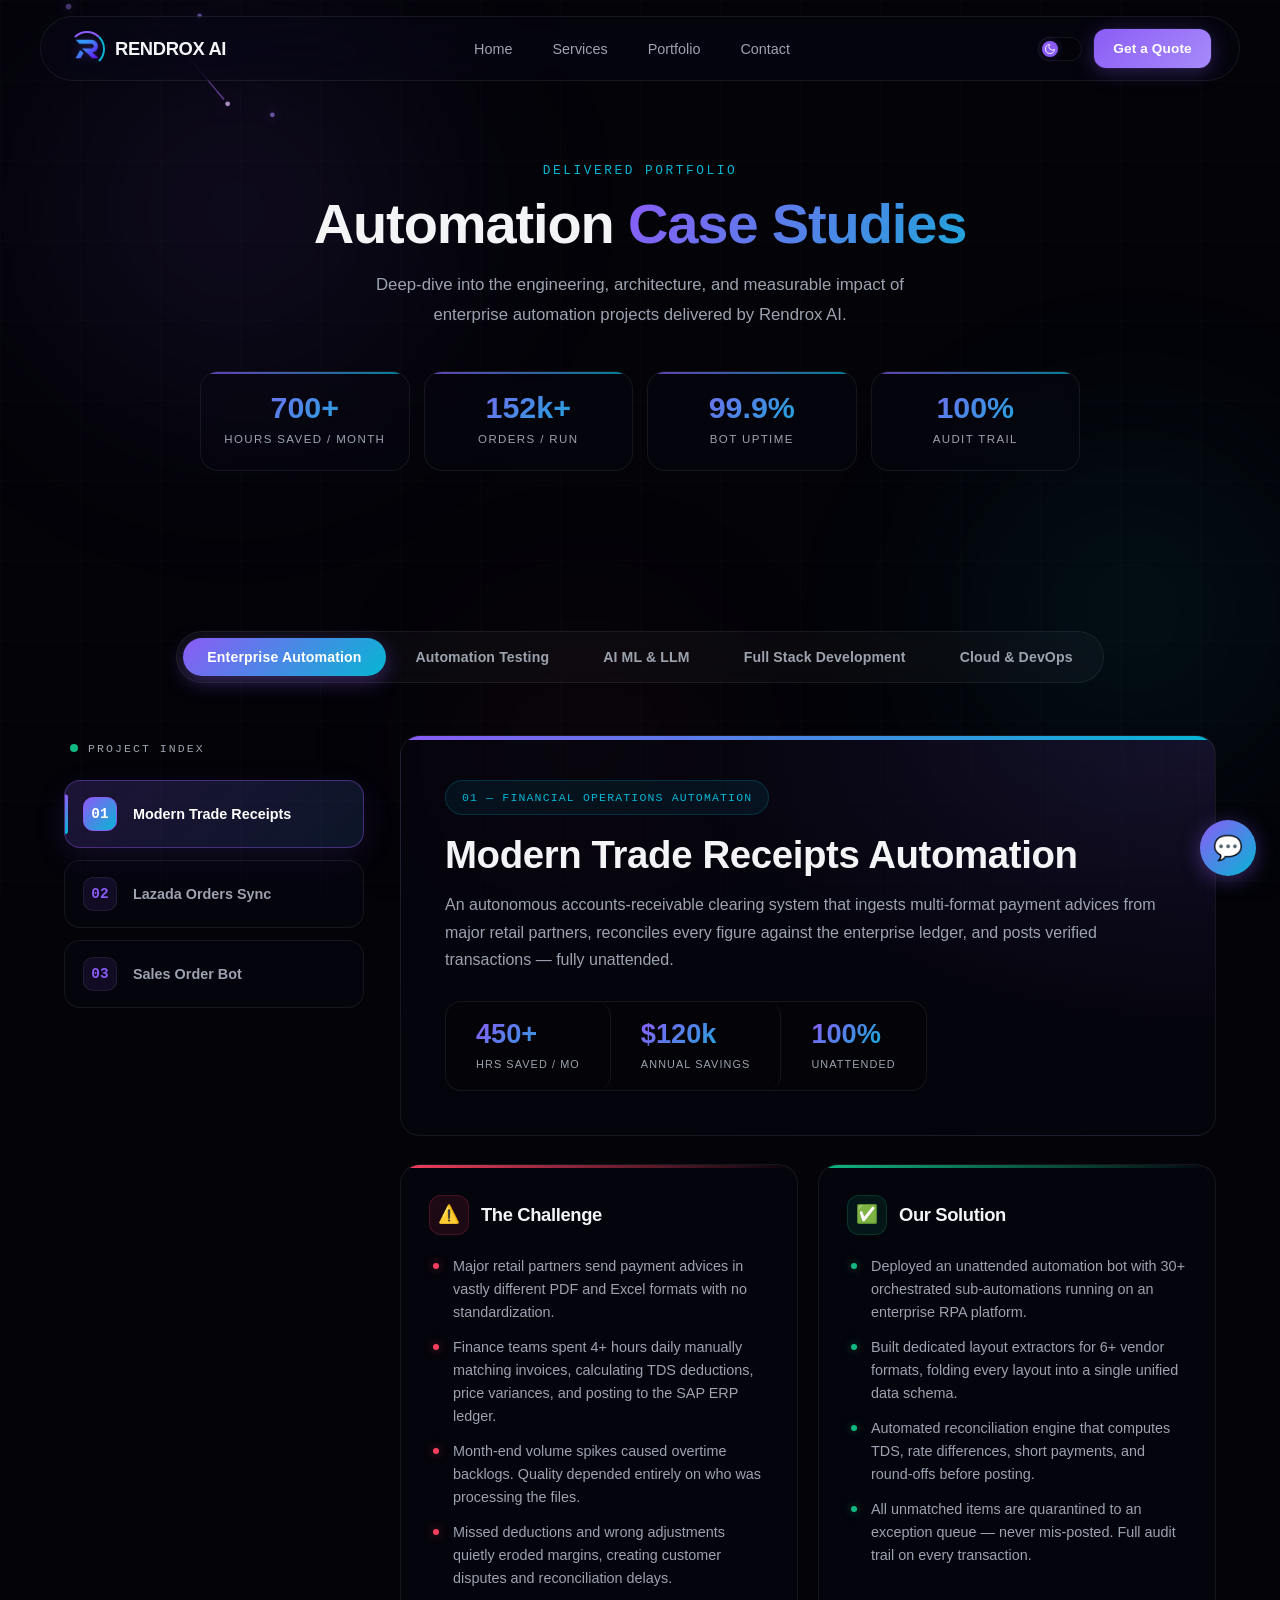
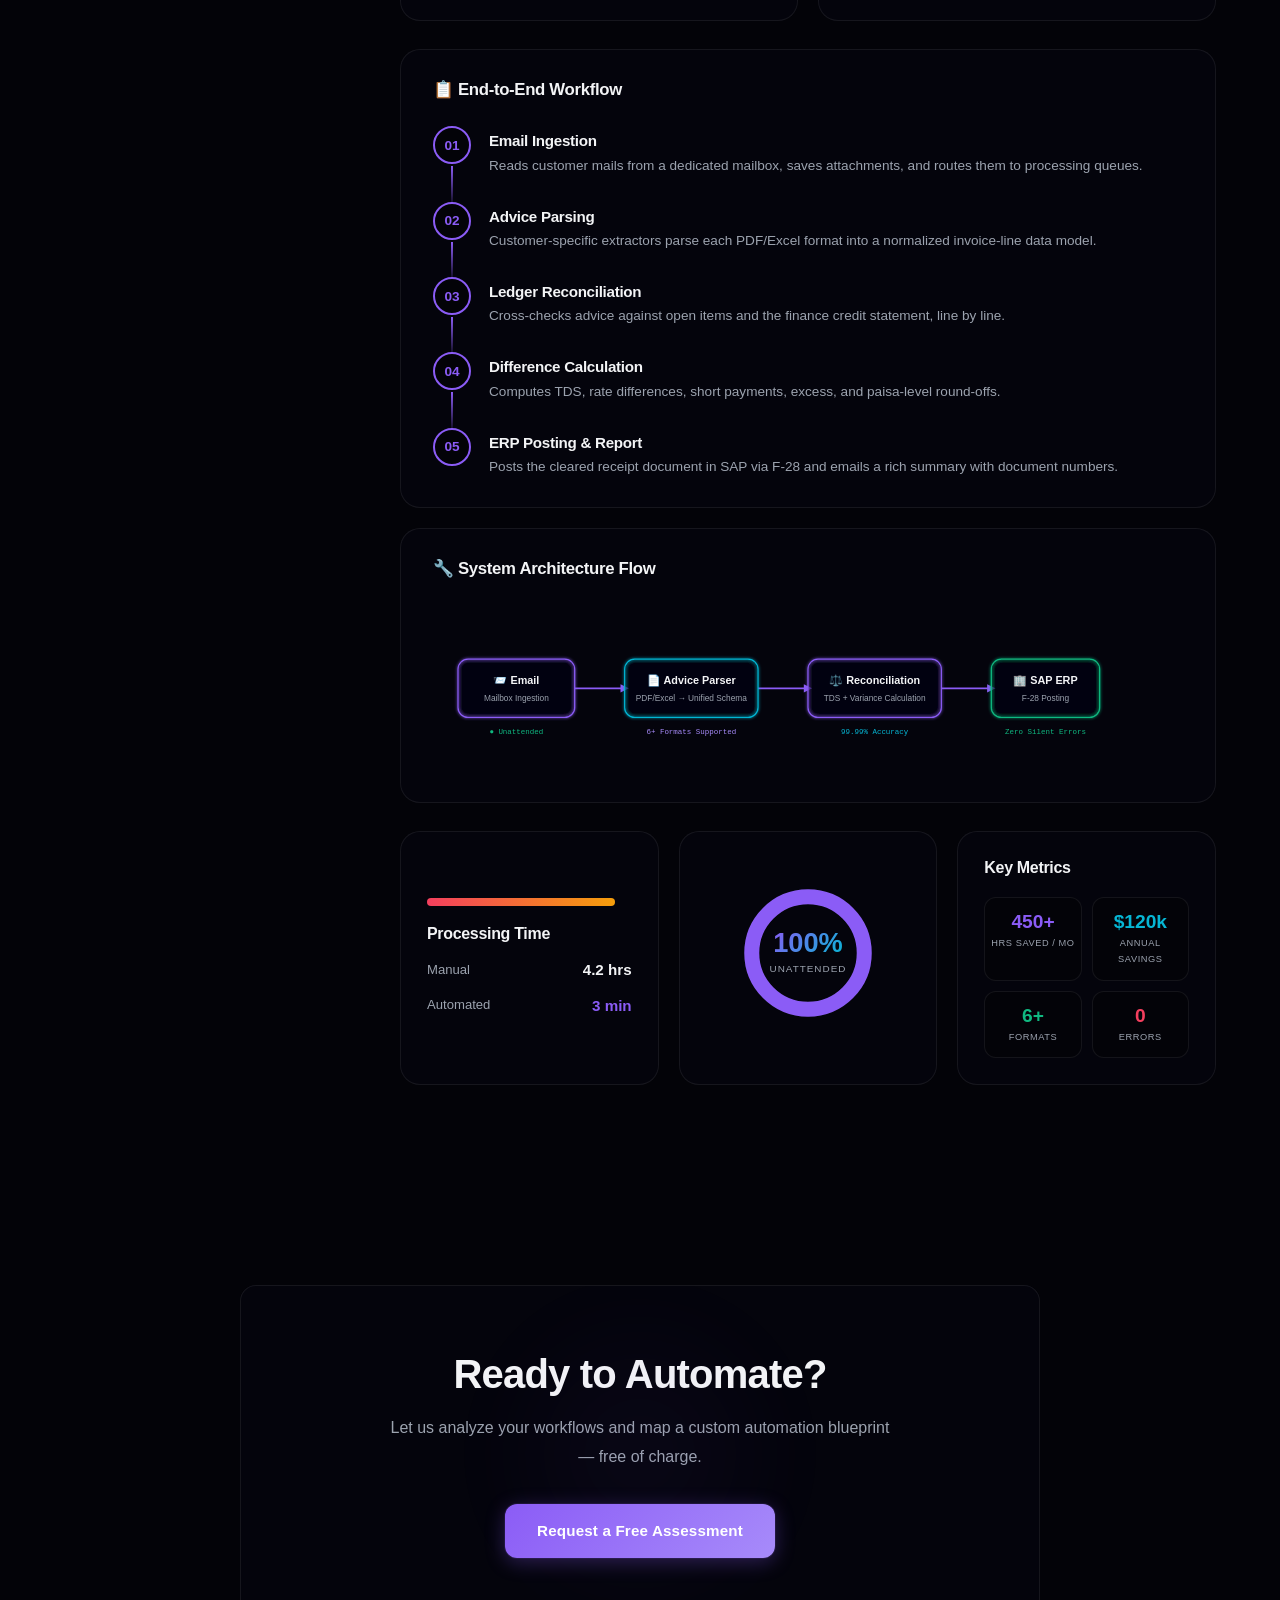
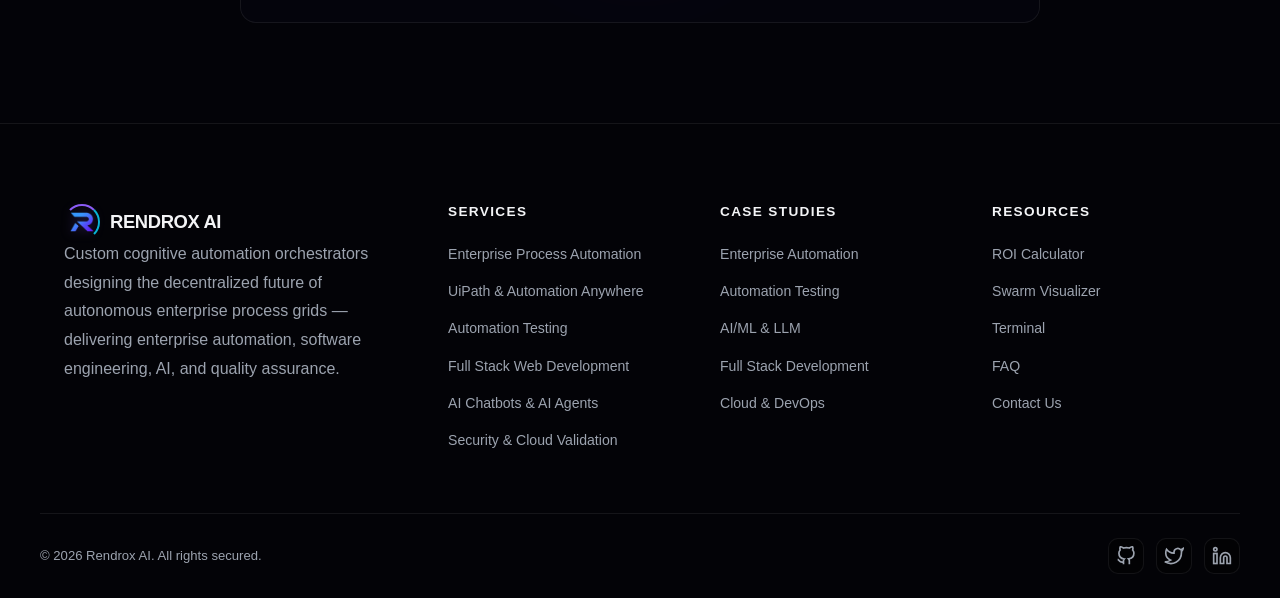
==== commit 25f2883e: "updated the changes" ====
--- a/usecases.html
+++ b/usecases.html
@@ -98,7 +98,7 @@
   </section>
 
   <!-- Interactive Usecase Explorer Section -->
-  <section class="section-padding container" style="padding-top: 0; margin-top: -2rem;">
+  <section class="section-padding container" id="usecase-explorer" style="padding-top: 0; margin-top: -2rem;">
     <div class="usecase-explorer reveal">
       
       <!-- Category Options (Pills) -->
@@ -1531,30 +1531,37 @@
           <div class="logo-icon"><div class="logo-ring"></div><div class="logo-core"></div></div>
           <span>RENDROX AI</span>
         </a>
-        <p>Custom cognitive automation orchestrators designing the decentralized future of autonomous enterprise process grids.</p>
+        <p>Custom cognitive automation orchestrators designing the decentralized future of autonomous enterprise process grids — delivering enterprise automation, software engineering, AI, and quality assurance.</p>
+      </div>
+      <div class="footer-col">
+        <h5>Services</h5>
+        <ul>
+          <li><a href="index.html#services">Enterprise Process Automation</a></li>
+          <li><a href="index.html#services">UiPath &amp; Automation Anywhere</a></li>
+          <li><a href="index.html#services">Automation Testing</a></li>
+          <li><a href="index.html#services">Full Stack Web Development</a></li>
+          <li><a href="index.html#services">AI Chatbots &amp; AI Agents</a></li>
+          <li><a href="index.html#services">Security &amp; Cloud Validation</a></li>
+        </ul>
       </div>
       <div class="footer-col">
         <h5>Case Studies</h5>
         <ul>
-          <li><a href="#case-ar">Modern Trade Receipts</a></li>
-          <li><a href="#case-sales">Lazada Orders Extraction</a></li>
-          <li><a href="#case-logistics">Sales Order Bot</a></li>
+          <li><a href="#usecase-explorer">Enterprise Automation</a></li>
+          <li><a href="#usecase-explorer">Automation Testing</a></li>
+          <li><a href="#usecase-explorer">AI/ML &amp; LLM</a></li>
+          <li><a href="#usecase-explorer">Full Stack Development</a></li>
+          <li><a href="#usecase-explorer">Cloud &amp; DevOps</a></li>
         </ul>
       </div>
       <div class="footer-col">
-        <h5>Quick Links</h5>
+        <h5>Resources</h5>
         <ul>
-          <li><a href="index.html#services">Services</a></li>
           <li><a href="index.html#roi">ROI Calculator</a></li>
+          <li><a href="index.html#visualizer">Swarm Visualizer</a></li>
           <li><a href="index.html#console">Terminal</a></li>
           <li><a href="index.html#faq">FAQ</a></li>
-        </ul>
-      </div>
-      <div class="footer-col">
-        <h5>Connect</h5>
-        <ul>
           <li><a href="index.html#contact">Contact Us</a></li>
-          <li><a href="#">rendroxai@gmail.com</a></li>
         </ul>
       </div>
     </div>
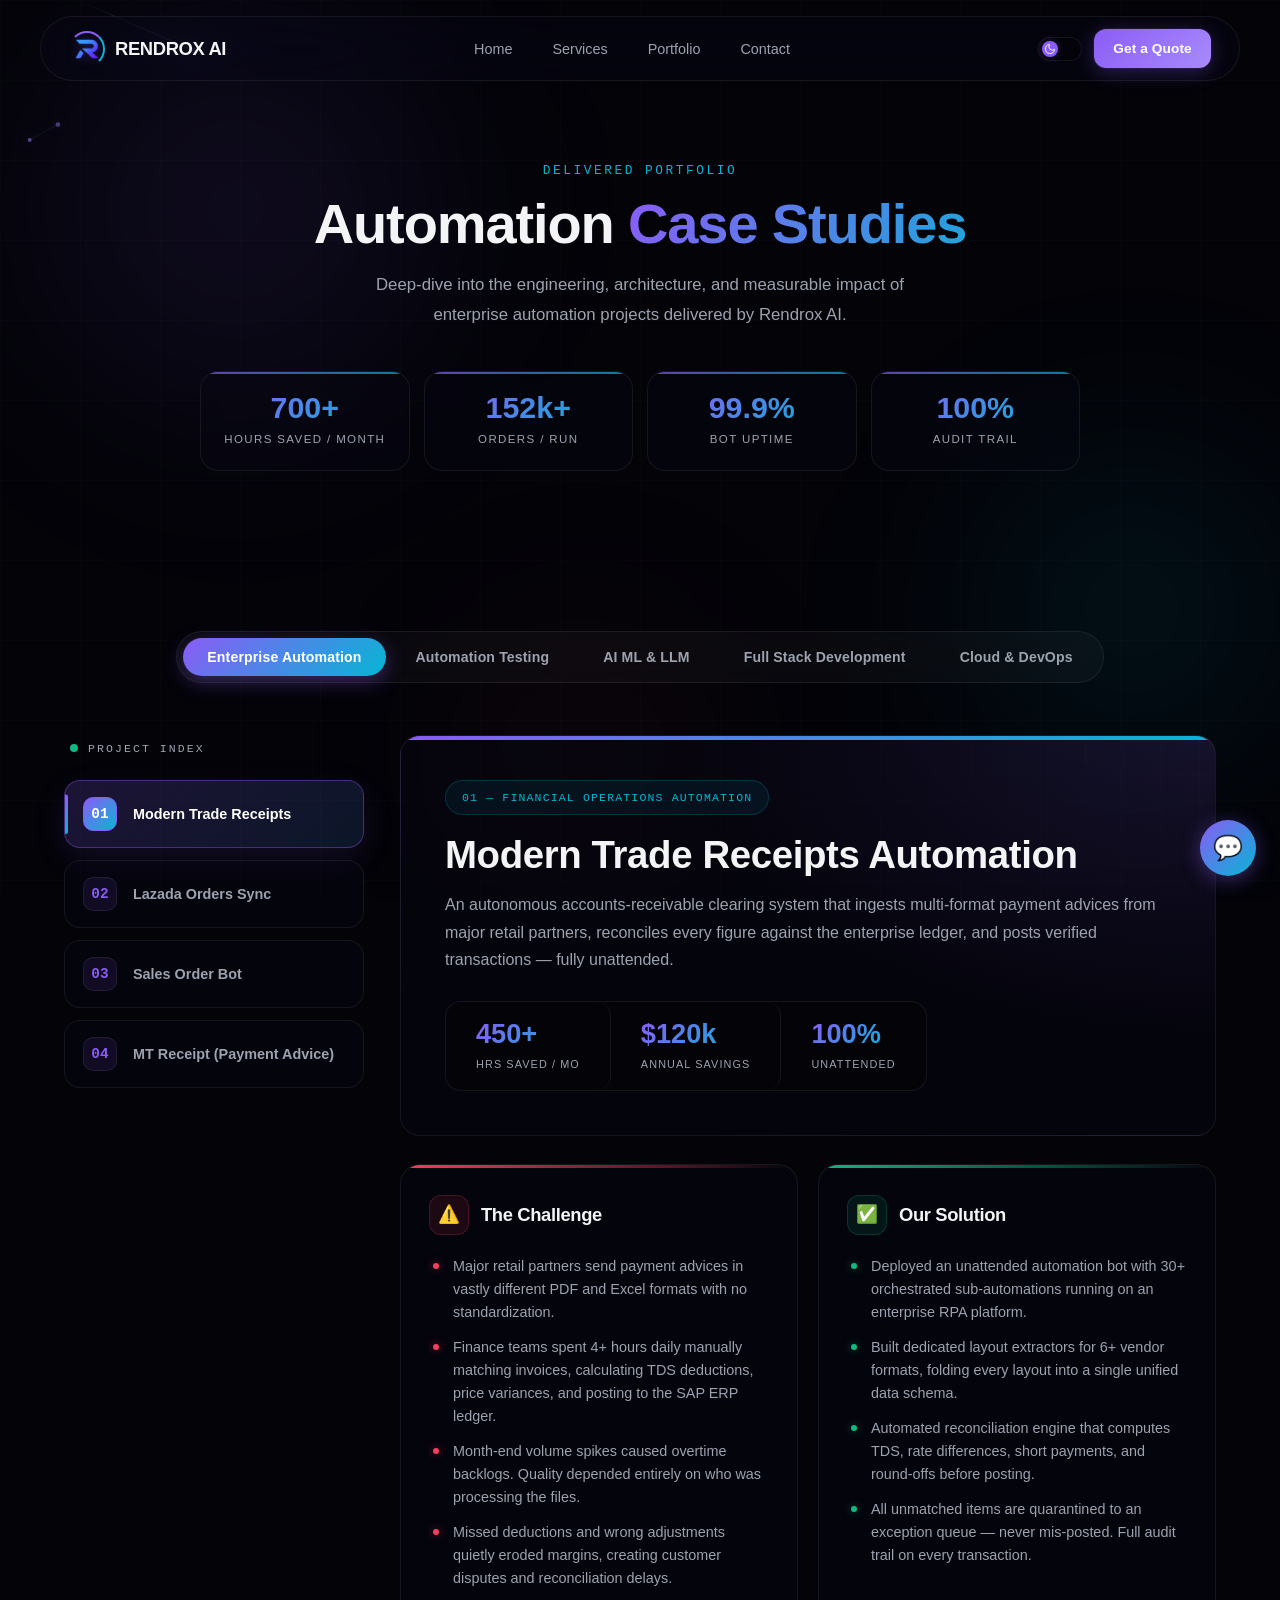
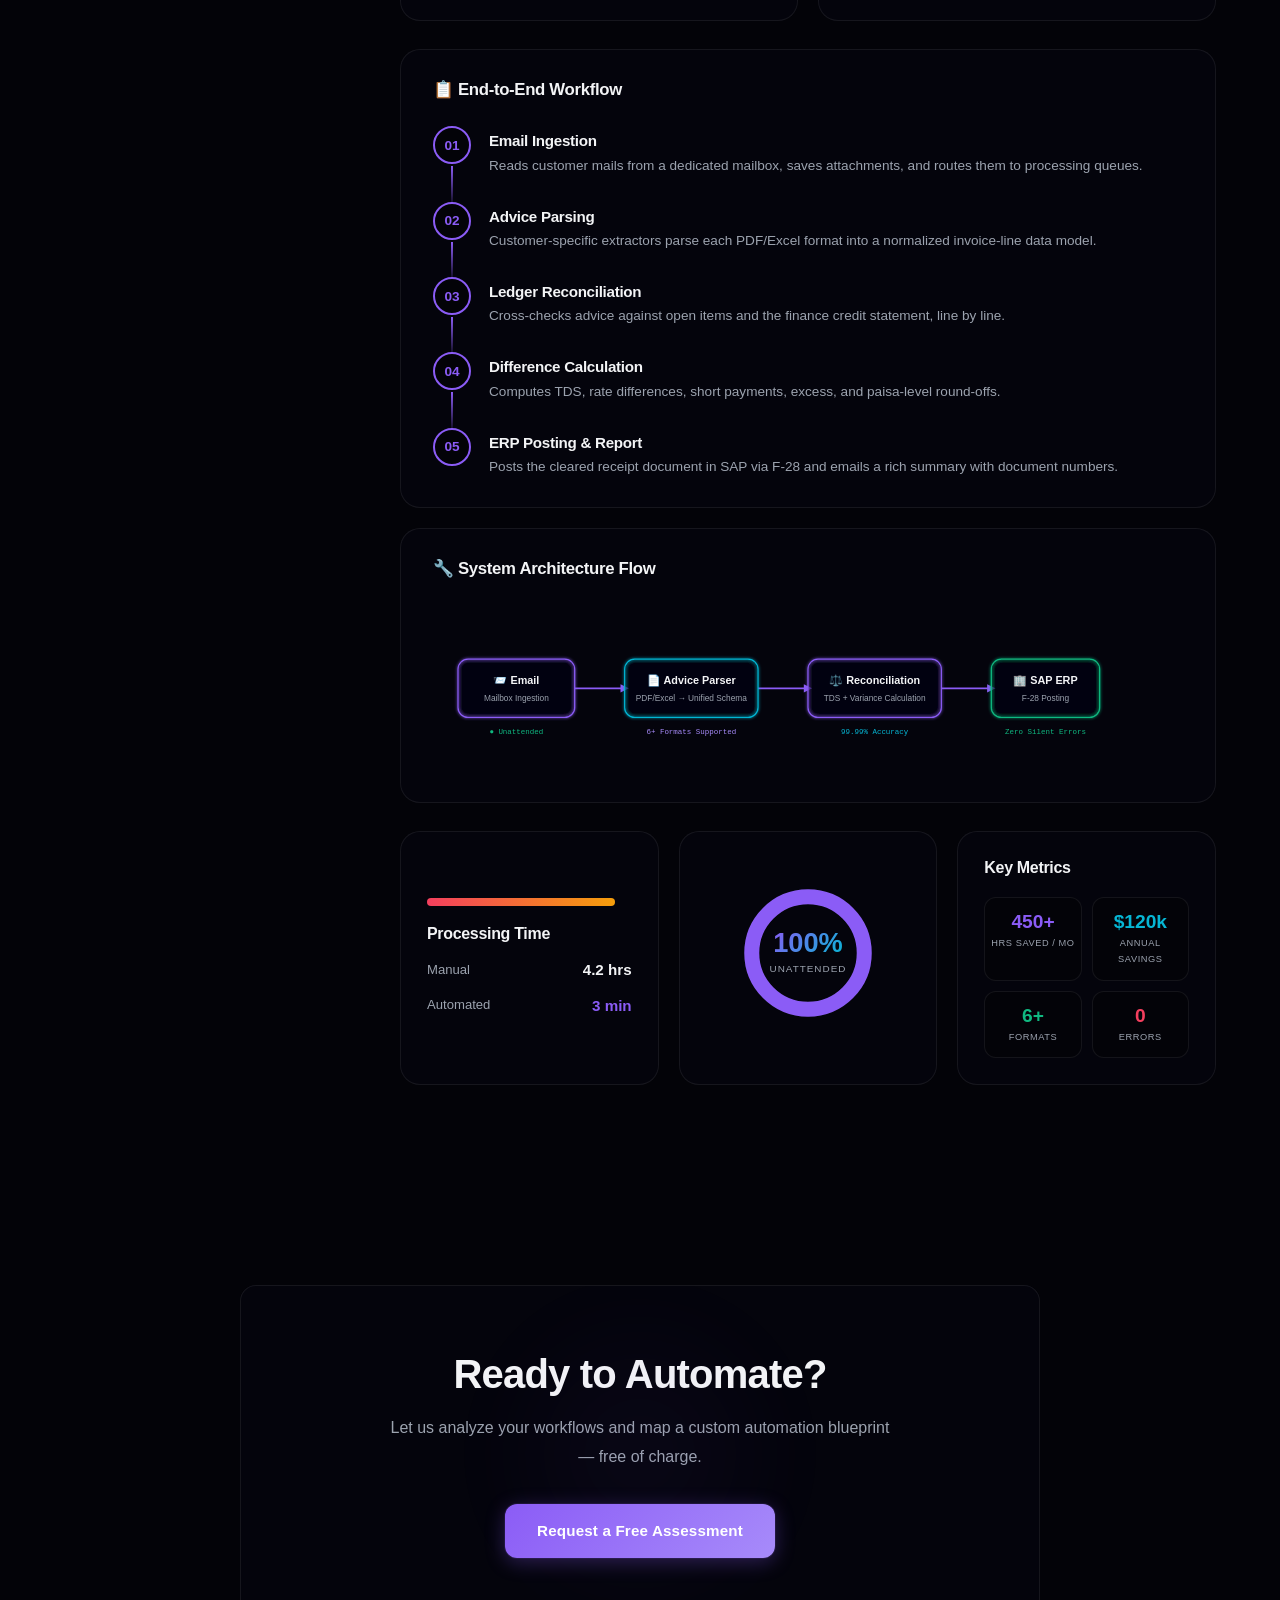
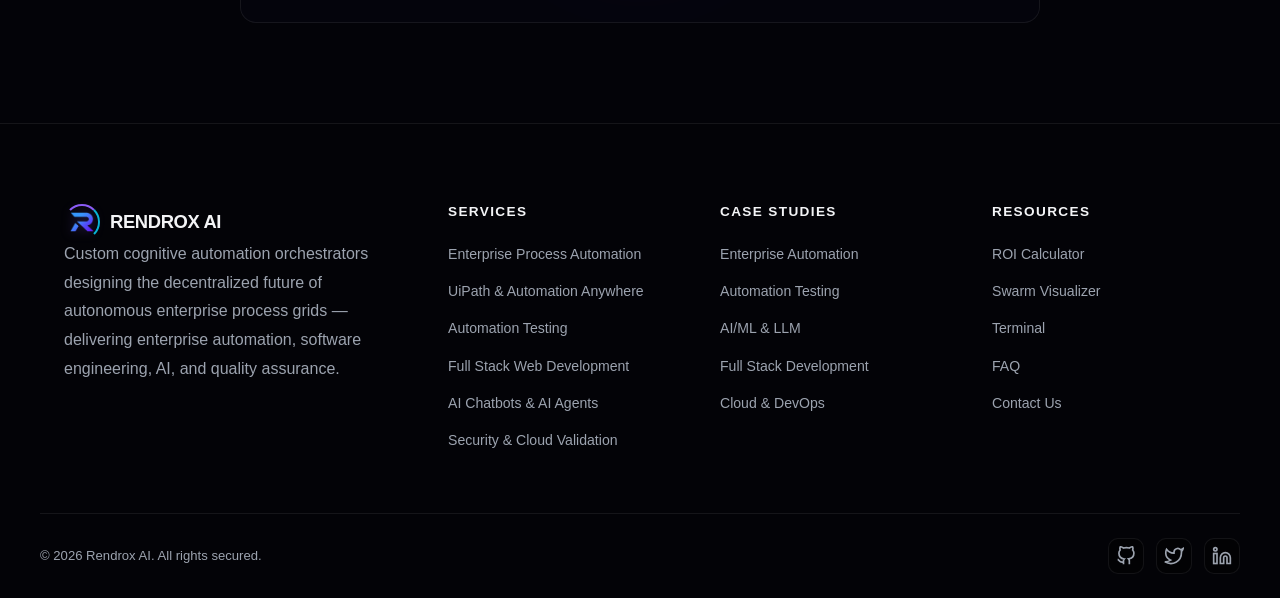
==== commit a169cbdc: "added the mt bot" ====
--- a/usecases.html
+++ b/usecases.html
@@ -134,6 +134,10 @@
             <button class="project-btn" data-project="logistics">
               <span class="project-num">03</span>
               <span class="project-name">Sales Order Bot</span>
+            </button>
+            <button class="project-btn" data-project="mt">
+              <span class="project-num">04</span>
+              <span class="project-name">MT Receipt (Payment Advice)</span>
             </button>
           </div>
 
@@ -519,7 +523,117 @@
             </div>
           </div>
 
-          <!-- CASE STUDY: WebUI Automation (Cloud Firewall) -->
+          <!-- PROJECT 4: MT Receipt — Payment Advice Processing Bot -->
+          <div class="project-detail" data-project="mt" data-category="enterprise">
+            <div class="case-study-wrapper" style="padding: 0; border: none; background: transparent; box-shadow: none;">
+              <div class="cs-hero cs-hero-mt" style="margin-top: 0; border-radius: 20px;">
+                <div class="cs-hero-badge">04 &mdash; SAP BPA Payment Advice Automation</div>
+                <h2 class="cs-hero-title">MT Receipt — Payment Advice Processing Bot</h2>
+                <p class="cs-hero-desc">An autonomous Payment Advice (PA) processing bot for Parle Products Pvt. Ltd., built on SAP Build Process Automation (BPA) within SAP BTP. Every hour it detects PA emails, downloads PDF/Excel attachments, extracts the data, and posts it straight into SAP — fully unattended.</p>
+                <div class="cs-hero-stats">
+                  <div class="cs-hero-stat"><span class="cs-stat-val">1 hr</span><span class="cs-stat-lbl">Auto-Cycle</span></div>
+                  <div class="cs-hero-stat"><span class="cs-stat-val">100%</span><span class="cs-stat-lbl">Unattended</span></div>
+                  <div class="cs-hero-stat"><span class="cs-stat-val">PDF</span><span class="cs-stat-lbl">Excel</span></div>
+                </div>
+              </div>
+
+              <div class="cs-double">
+                <div class="cs-card cs-card-challenge glass-panel">
+                  <div class="cs-card-accent"></div>
+                  <div class="cs-card-head"><span class="cs-card-icon">⚠️</span><h3>The Challenge</h3></div>
+                  <ul class="cs-card-list">
+                    <li>Payment Advice emails arrived constantly in the "To Be Processed" folder and demanded manual download, review, and re-keying of data into SAP.</li>
+                    <li>Attachments arrived in inconsistent PDF and Excel (.xlsx / .xls) formats, each needing bespoke handling.</li>
+                    <li>Manual data entry introduced typos and mismatches, while there was no reliable audit trail for what had been posted.</li>
+                    <li>Users had to manually track which emails were still pending, making delays and errors easy to miss.</li>
+                  </ul>
+                </div>
+                <div class="cs-card cs-card-solution glass-panel">
+                  <div class="cs-card-accent"></div>
+                  <div class="cs-card-head"><span class="cs-card-icon">✅</span><h3>Our Solution</h3></div>
+                  <ul class="cs-card-list">
+                    <li>Deployed a scheduled MT Process Payment Advice Bot on SAP Build Process Automation (BPA), hosted on SAP BTP.</li>
+                    <li>Configured a time-based trigger that runs automatically every 1 hour with zero manual intervention.</li>
+                    <li>Automated mailbox scanning, attachment download (PDF/Excel), data extraction, and posting directly into SAP.</li>
+                    <li>Processed emails are moved to the "Processed" folder, giving a clear, visual audit trail of completed items.</li>
+                  </ul>
+                </div>
+              </div>
+              <div class="cs-workflow-row">
+                <div class="cs-workflow-steps glass-panel">
+                  <h3 class="cs-section-label">📋 End-to-End Workflow</h3>
+                  <div class="cs-step-list">
+                    <div class="cs-step"><div class="cs-step-num">01</div><div class="cs-step-info"><h4>Scheduled Trigger</h4><p>Time-based trigger fires in SAP BTP automatically once every hour, with no manual action required.</p></div></div>
+                    <div class="cs-step"><div class="cs-step-num">02</div><div class="cs-step-info"><h4>Access Mailbox</h4><p>Bot logs into the designated mailbox and navigates to the "To Be Processed" folder.</p></div></div>
+                    <div class="cs-step"><div class="cs-step-num">03</div><div class="cs-step-info"><h4>Scan &amp; Identify</h4><p>Scans all emails to identify those carrying a Payment Advice attachment in PDF or Excel format.</p></div></div>
+                    <div class="cs-step"><div class="cs-step-num">04</div><div class="cs-step-info"><h4>Download Attachment</h4><p>Downloads each matching PA file (PDF/Excel) to a temporary working location for processing.</p></div></div>
+                    <div class="cs-step"><div class="cs-step-num">05</div><div class="cs-step-info"><h4>Post to SAP</h4><p>Reads the file, extracts the Payment Advice data, and posts it directly into SAP — no manual data entry.</p></div></div>
+                    <div class="cs-step"><div class="cs-step-num">06</div><div class="cs-step-info"><h4>Move to Processed</h4><p>Moves the email to the "Processed" folder, confirming the advice has been fully handled.</p></div></div>
+                  </div>
+                </div>
+                <div class="cs-flow-chart glass-panel">
+                  <h3 class="cs-section-label">🔧 System Architecture Flow</h3>
+                  <svg class="cs-flow-svg" viewBox="0 0 900 200" xmlns="http://www.w3.org/2000/svg">
+                    <defs><filter id="fgmt"><feGaussianBlur stdDeviation="2" result="b"/><feMerge><feMergeNode in="b"/><feMergeNode in="SourceGraphic"/></feMerge></filter></defs>
+                    <line x1="170" y1="100" x2="230" y2="100" stroke="#f59e0b" stroke-width="2"/>
+                    <line x1="390" y1="100" x2="450" y2="100" stroke="#f59e0b" stroke-width="2"/>
+                    <line x1="610" y1="100" x2="670" y2="100" stroke="#f59e0b" stroke-width="2"/>
+                    <polygon points="225,95 235,100 225,105" fill="#f59e0b"/>
+                    <polygon points="445,95 455,100 445,105" fill="#f59e0b"/>
+                    <polygon points="665,95 675,100 665,105" fill="#f59e0b"/>
+                    <rect x="30" y="65" width="140" height="70" rx="12" fill="var(--color-bg-card)" stroke="#f59e0b" stroke-width="1.5" filter="url(#fgmt)"/>
+                    <text x="100" y="95" text-anchor="middle" fill="var(--color-text-main)" font-size="13" font-weight="600">📅 Schedule</text>
+                    <text x="100" y="115" text-anchor="middle" fill="var(--color-text-sub)" font-size="10">Hourly BPA Trigger</text>
+                    <rect x="230" y="65" width="160" height="70" rx="12" fill="var(--color-bg-card)" stroke="#06b6d4" stroke-width="1.5" filter="url(#fgmt)"/>
+                    <text x="310" y="95" text-anchor="middle" fill="var(--color-text-main)" font-size="13" font-weight="600">📨 Mailbox</text>
+                    <text x="310" y="115" text-anchor="middle" fill="var(--color-text-sub)" font-size="10">"To Be Processed" Folder</text>
+                    <rect x="450" y="65" width="160" height="70" rx="12" fill="var(--color-bg-card)" stroke="#8b5cf6" stroke-width="1.5" filter="url(#fgmt)"/>
+                    <text x="530" y="95" text-anchor="middle" fill="var(--color-text-main)" font-size="13" font-weight="600">📄 PA Parser</text>
+                    <text x="530" y="115" text-anchor="middle" fill="var(--color-text-sub)" font-size="10">PDF / Excel Extraction</text>
+                    <rect x="670" y="65" width="130" height="70" rx="12" fill="var(--color-bg-card)" stroke="#10b981" stroke-width="1.5" filter="url(#fgmt)"/>
+                    <text x="735" y="95" text-anchor="middle" fill="var(--color-text-main)" font-size="13" font-weight="600">🏢 SAP BTP</text>
+                    <text x="735" y="115" text-anchor="middle" fill="var(--color-text-sub)" font-size="10">Direct Posting</text>
+<text x="100" y="155" text-anchor="middle" fill="#f59e0b" font-size="9" font-family="var(--font-mono)">● Runs Every 1hr</text>
+                    <text x="310" y="155" text-anchor="middle" fill="#06b6d4" font-size="9" font-family="var(--font-mono)">Auto Folder Scan</text>
+                    <text x="530" y="155" text-anchor="middle" fill="#8b5cf6" font-size="9" font-family="var(--font-mono)">PDF + Excel</text>
+                    <text x="735" y="155" text-anchor="middle" fill="#10b981" font-size="9" font-family="var(--font-mono)">100% Accurate</text>
+                  </svg>
+                </div>
+              </div>
+
+              <div class="cs-metrics-grid">
+                <div class="cs-metric-card glass-panel">
+                  <div class="cs-metric-bar cs-bar-manual" style="--cs-bar-w: 90%"></div>
+                  <div class="cs-metric-body">
+                    <h4>Processing Turnaround</h4>
+                    <div class="cs-metric-compare">
+                      <div><span class="cs-metric-label">Manual</span><span class="cs-metric-value">Hours / Day</span></div>
+                      <div><span class="cs-metric-label">Automated</span><span class="cs-metric-value cs-val-accent">Every 1 hr</span></div>
+                    </div>
+                  </div>
+                </div>
+                <div class="cs-metric-card glass-panel">
+                  <div class="cs-metric-donut">
+                    <svg viewBox="0 0 160 160">
+                      <circle cx="80" cy="80" r="60" fill="none" stroke="rgba(255,255,255,0.05)" stroke-width="16"/>
+                      <circle class="donut-animated" cx="80" cy="80" r="60" fill="none" stroke="var(--color-success)" stroke-width="16" stroke-linecap="round" transform="rotate(-90 80 80)"/>
+                    </svg>
+                    <div class="cs-donut-center"><span class="cs-donut-val">100%</span><span class="cs-donut-lbl">Unattended</span></div>
+                  </div>
+                </div>
+                <div class="cs-metric-card glass-panel">
+                  <h4>Key Metrics</h4>
+                  <div class="cs-kpi-grid">
+                    <div class="cs-kpi"><span class="cs-kpi-val" style="color:var(--color-primary)">1 hr</span><span class="cs-kpi-lbl">Auto-Cycle</span></div>
+                    <div class="cs-kpi"><span class="cs-kpi-val" style="color:var(--color-secondary)">2</span><span class="cs-kpi-lbl">Formats (PDF/Excel)</span></div>
+                    <div class="cs-kpi"><span class="cs-kpi-val" style="color:var(--color-success)">100%</span><span class="cs-kpi-lbl">Data Accuracy</span></div>
+                    <div class="cs-kpi"><span class="cs-kpi-val" style="color:var(--color-accent)">24/7</span><span class="cs-kpi-lbl">Schedule Coverage</span></div>
+                  </div>
+                </div>
+              </div>
+            </div>
+          </div>
+
           <div class="project-detail" data-project="webui" data-category="testing">
             <div class="case-study-wrapper" style="padding: 0; border: none; background: transparent; box-shadow: none;">
               <div class="cs-hero cs-hero-testing" style="margin-top: 0; border-radius: 20px;">
